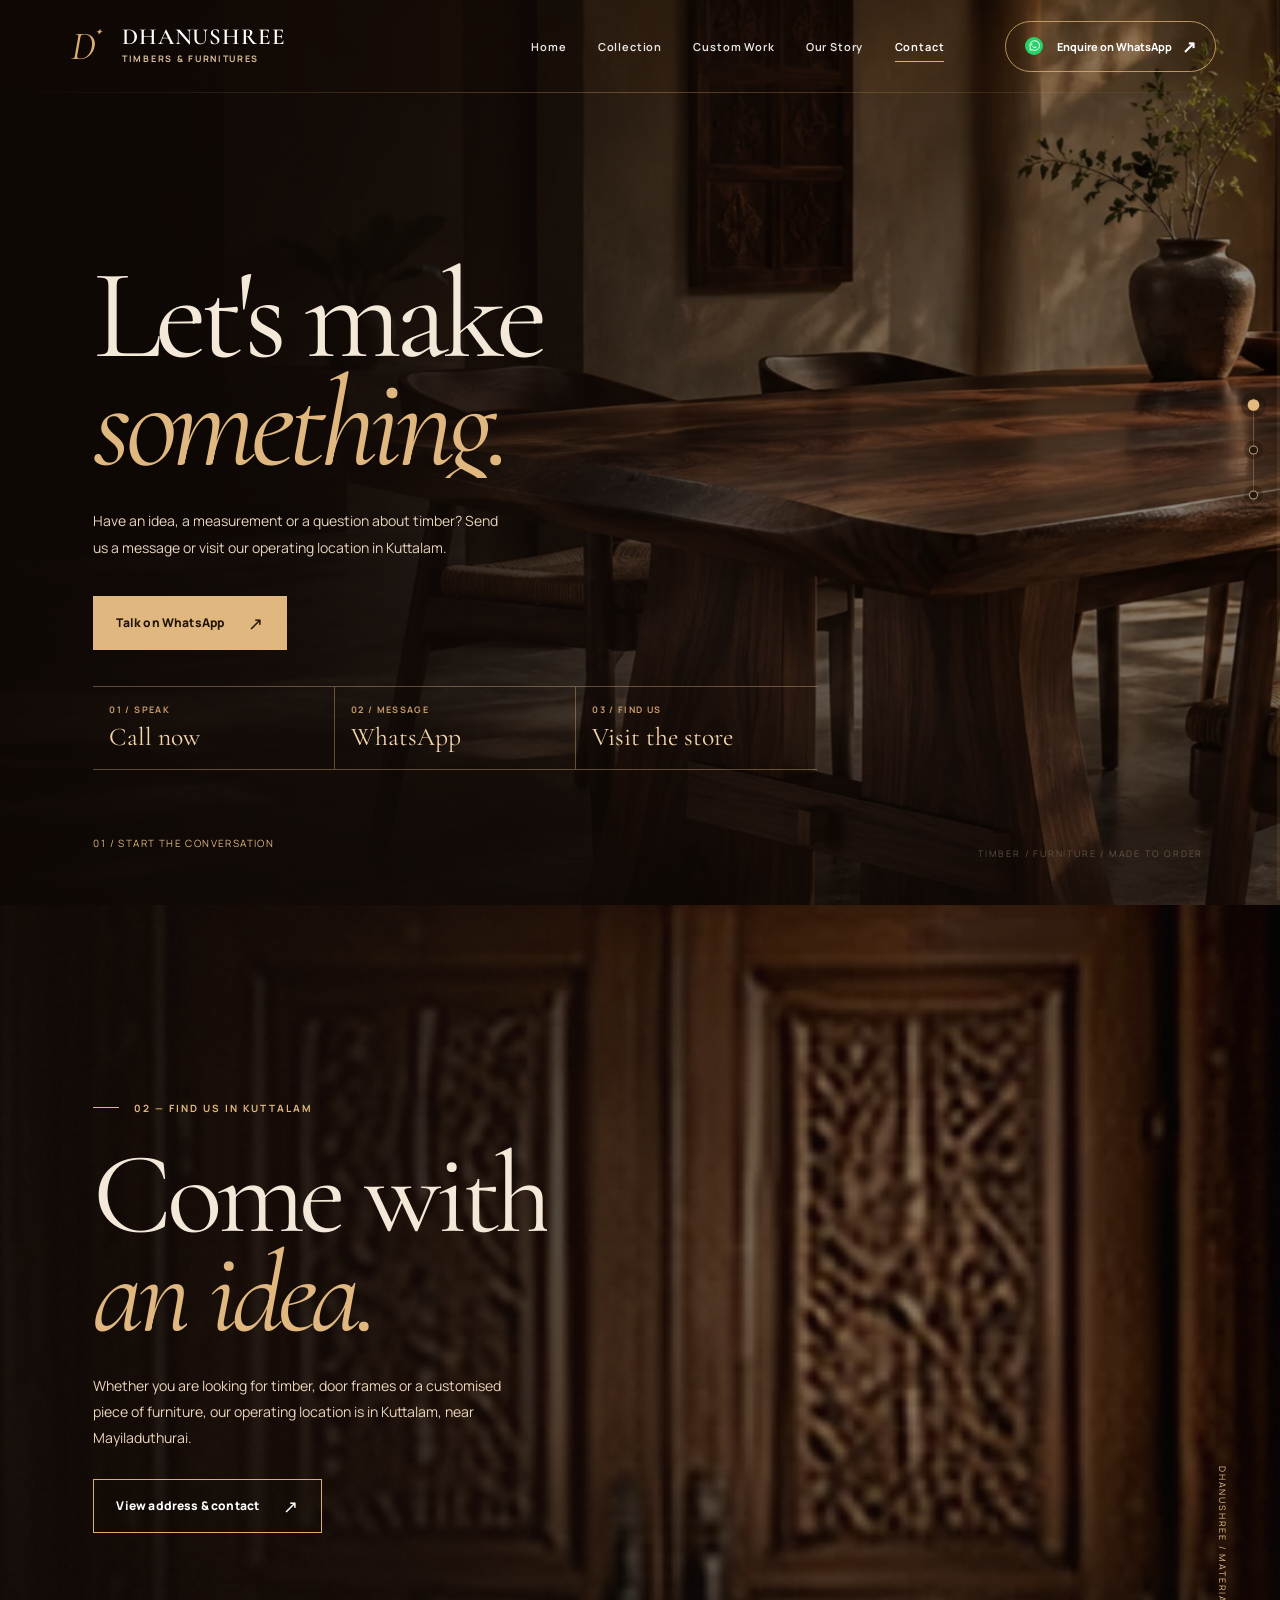
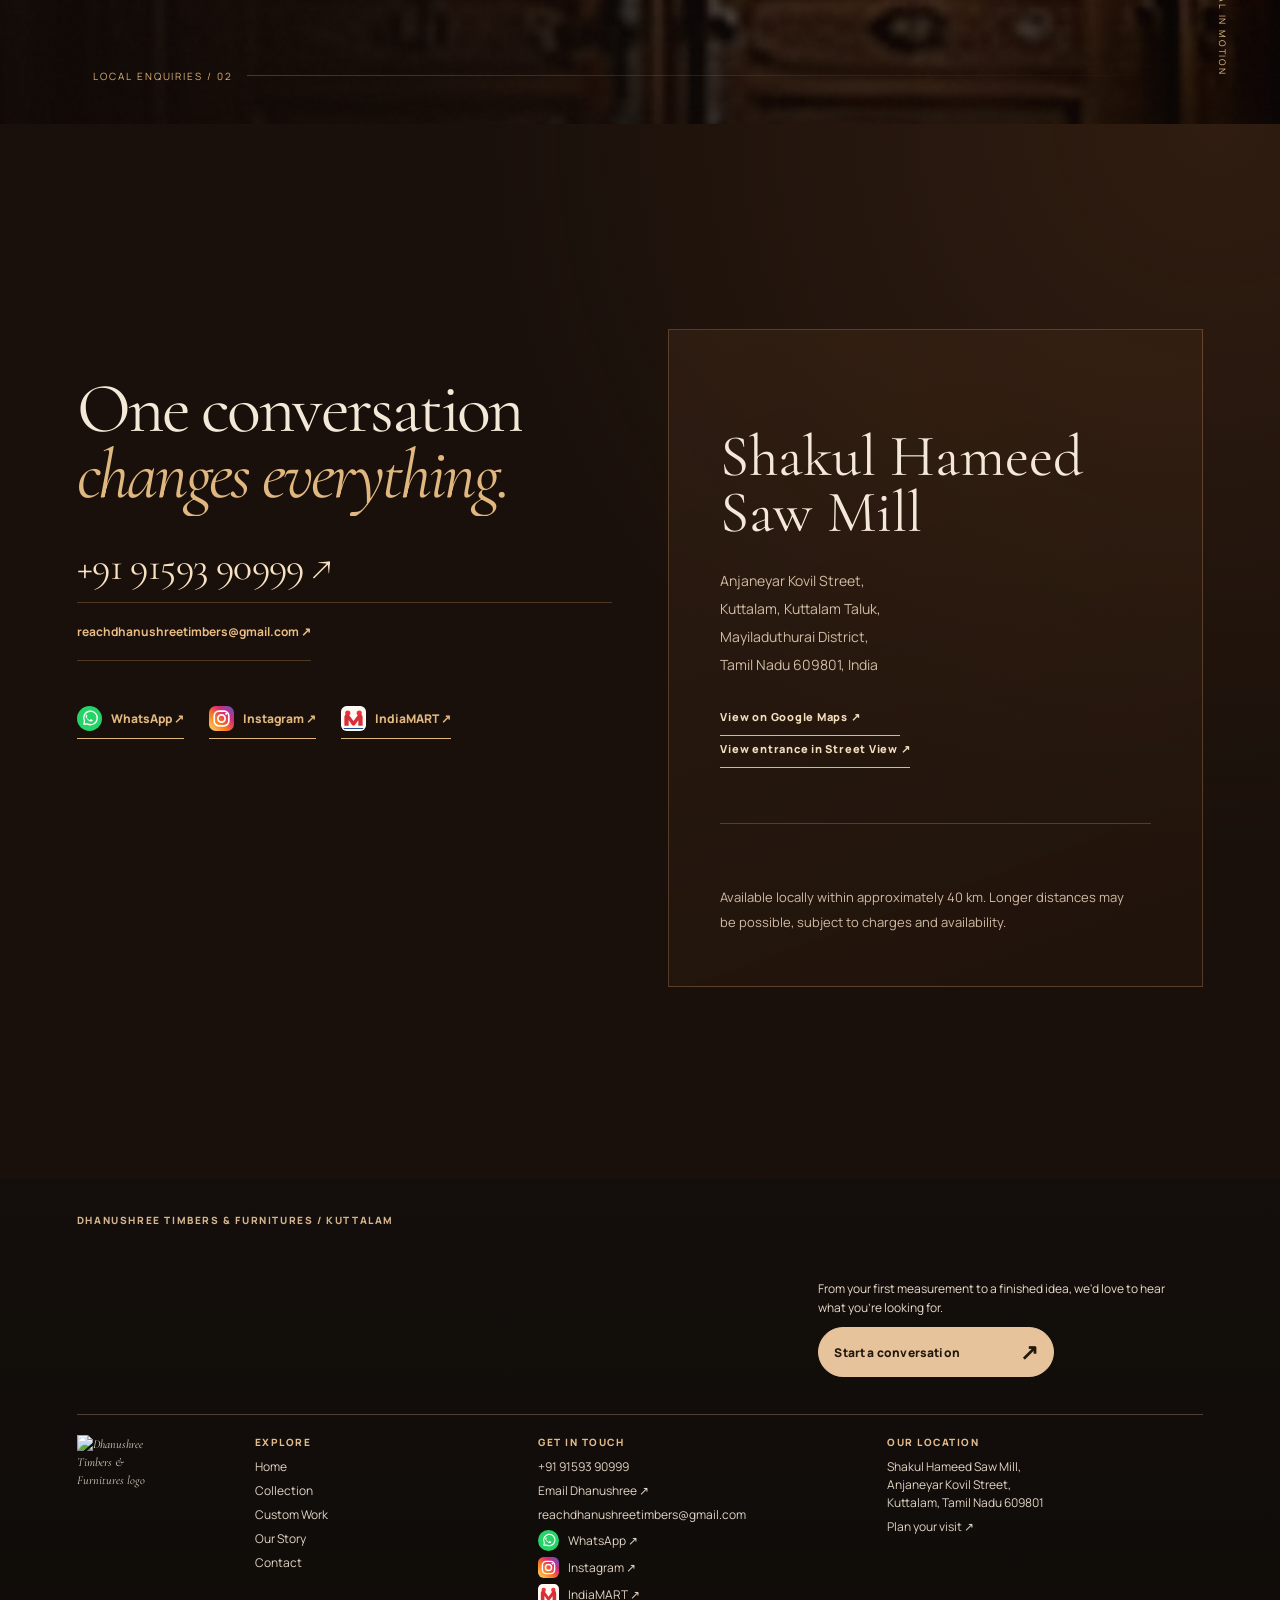
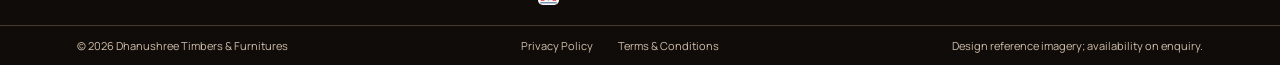
==== contact.html @ 52b24618 "Configure dhanushreetimbers.com custom domain and canonical URLs" ====
<!DOCTYPE html>
<html lang="en-IN"><head><meta charset="utf-8"/><meta content="width=device-width,initial-scale=1" name="viewport"/><meta content="#1b120e" name="theme-color"/><meta content="Contact Dhanushree Timbers in Kuttalam, Mayiladuthurai for furniture, timber, doors, pallets and custom woodwork. Call +91 91593 90999." name="description"/><title>Contact Dhanushree Timbers | Visit Our Store in Kuttalam</title><link href="assets/favicon.svg" rel="icon" type="image/svg+xml"/><link as="image" href="assets/hero-room.webp" rel="preload"/><link href="https://fonts.googleapis.com" rel="preconnect"/><link crossorigin="" href="https://fonts.gstatic.com" rel="preconnect"/><link href="https://fonts.googleapis.com/css2?family=Cormorant+Garamond:ital,wght@0,400;0,500;0,600;1,400;1,500&amp;family=Manrope:wght@400;500;600;700;800&amp;display=swap" rel="stylesheet"/><meta content="website" property="og:type"/><meta content="Contact Dhanushree Timbers | Visit Our Store in Kuttalam" property="og:title"/><meta content="Contact Dhanushree Timbers in Kuttalam, Mayiladuthurai for furniture, timber, doors, pallets and custom woodwork. Call +91 91593 90999." property="og:description"/><meta content="https://dhanushreetimbers.com/assets/hero-room.webp" property="og:image"/><link href="https://dhanushreetimbers.com/contact.html" rel="canonical"/><link href="assets/site.css" rel="stylesheet"/><script type="application/ld+json">{"@context": "https://schema.org", "@type": "FurnitureStore", "name": "Dhanushree Timbers & Furnitures", "url": "https://dhanushreetimbers.com/", "telephone": "+91 91593 90999", "email": "reachdhanushreetimbers@gmail.com", "address": {"@type": "PostalAddress", "streetAddress": "Shakul Hameed Saw Mill, Anjaneyar Kovil Street", "addressLocality": "Kuttalam", "addressRegion": "Tamil Nadu", "postalCode": "609801", "addressCountry": "IN"}}</script><link href="assets/figma-motion.css" rel="stylesheet"/><link href="assets/cinematic-site.css" rel="stylesheet"/><link href="assets/motion-studio.css" rel="stylesheet"/><link rel="stylesheet" href="assets/social-links.css"></head><body class="page-inner" data-page="contact.html"><a class="skip-link" href="#main">Skip to content</a><div aria-hidden="true" class="scroll-track"><div class="scroll-bar"></div></div>
<header class="site-header" data-header=""><div class="header-shell"><a aria-label="Dhanushree Timbers home" class="brand" href="index.html"><span class="brand-icon"><img alt="" height="46" onerror="this.style.display='none'" src="https://raw.githubusercontent.com/danydrag00-lang/dhanusree-timbers/main/assets/dhanushree-icon.webp" width="46"/><span aria-hidden="true" class="brand-fallback">D<span class="brand-leaf">✦</span></span></span><span class="brand-words">DHANUSHREE<span>TIMBERS &amp; FURNITURES</span></span></a><nav aria-label="Main navigation" class="desktop-nav"><a href="index.html">Home</a><a href="store.html">Collection</a><a href="custom-work.html">Custom Work</a><a href="our-story.html">Our Story</a><a aria-current="page" href="contact.html">Contact</a></nav><a class="top-enquire" href="https://wa.me/919159390999?text=Hello%20Dhanushree%20Timbers%2C%20I%20would%20like%20to%20enquire%20about%20your%20products." rel="noopener noreferrer" target="_blank"><span class="pulse-dot"></span> <img class="platform-icon platform-icon--whatsapp" src="assets/whatsapp-icon.svg" alt="" aria-hidden="true" width="22" height="22"> Enquire on WhatsApp <span class="diag">↗</span></a><button aria-controls="mobile-menu" aria-expanded="false" aria-label="Open menu" class="menu-toggle" type="button"><i></i><i></i></button></div></header>
<nav aria-label="Mobile navigation" class="mobile-menu" id="mobile-menu"><div class="mobile-nav-links"><a href="index.html">Home</a><a href="store.html">Collection</a><a href="custom-work.html">Custom Work</a><a href="our-story.html">Our Story</a><a aria-current="page" href="contact.html">Contact</a></div><a class="mobile-contact" href="https://wa.me/919159390999?text=Hello%20Dhanushree%20Timbers%2C%20I%20would%20like%20to%20enquire%20about%20your%20products." rel="noopener noreferrer" target="_blank">Message on WhatsApp ↗</a><small>KUTTALAM · MAYILADUTHURAI · TAMIL NADU</small></nav><main id="main"><section class="contact-hero"><div class="contact-hero-left"><span class="eyebrow dark">LET'S BEGIN / DHANUSHREE TIMBERS</span><h1>Let's make<br/><em>something.</em></h1><p>Have an idea, a measurement or a question about timber? Send us a message or visit our operating location in Kuttalam.</p><a class="btn-dark" href="https://wa.me/919159390999?text=Hello%20Dhanushree%20Timbers%2C%20I%20would%20like%20to%20enquire%20about%20your%20products." rel="noopener noreferrer" target="_blank">Talk on WhatsApp <span>↗</span></a>
<div aria-label="Contact choices" class="ms-contact-routes">
<a href="tel:+919159390999"><small>01 / SPEAK</small><span>Call now</span><i aria-hidden="true">↗</i></a>
<a href="https://wa.me/919159390999?text=Hello%20Dhanushree%20Timbers%2C%20I%20would%20like%20to%20enquire%20about%20wooden%20furniture." rel="noopener noreferrer" target="_blank"><small>02 / MESSAGE</small><span>WhatsApp</span><i aria-hidden="true">↗</i></a>
<a href="#visit"><small>03 / FIND US</small><span>Visit the store</span><i aria-hidden="true">↗</i></a>
</div>
<div class="contact-hero-index">01 / START THE CONVERSATION</div></div><div class="contact-hero-right"><div class="contact-photo parallax-wrap"><img alt="Illustrative wooden dining furniture in a warm interior" class="parallax-img" src="assets/hero-room.webp"/></div><span class="contact-photo-note">TIMBER / FURNITURE / MADE TO ORDER</span></div></section>
<section aria-label="02 — FIND US IN KUTTALAM" class="cine-film cine-film--contact" data-cine-panel="">
<div class="cine-film-image"><img alt="Illustrative wooden architectural doorway" decoding="async" loading="lazy" src="https://images.pexels.com/photos/10099331/pexels-photo-10099331.jpeg?auto=compress&amp;cs=tinysrgb&amp;w=1600"/></div>
<span aria-hidden="true" class="cine-noise"></span><span aria-hidden="true" class="cine-film-shutter"></span>
<div class="cine-film-copy"><span class="cine-section-rule">02 — FIND US IN KUTTALAM</span>
<h2>Come with<br/><em>an idea.</em></h2><p>Whether you are looking for timber, door frames or a customised piece of furniture, our operating location is in Kuttalam, near Mayiladuthurai.</p>
<a class="btn-outline" href="#visit">View address &amp; contact <span aria-hidden="true">↗</span></a></div>
<span aria-hidden="true" class="cine-film-side">DHANUSHREE / MATERIAL IN MOTION</span>
<span aria-hidden="true" class="cine-film-floor">LOCAL ENQUIRIES / 02</span>
</section>
<section class="contact-details section-pad" id="visit"><div class="section-topline"><span>WAYS TO CONNECT</span><span>KUTTALAM, TAMIL NADU</span></div><div class="contact-columns"><div class="contact-info" data-reveal=""><span class="eyebrow dark">01 / SPEAK TO US</span><h2>One conversation<br/><em>changes everything.</em></h2><a class="huge-contact" href="tel:+919159390999">+91 91593 90999 ↗</a><a class="contact-email" href="mailto:reachdhanushreetimbers@gmail.com">reachdhanushreetimbers@gmail.com ↗</a><div class="contact-links"><a class="platform-link" href="https://wa.me/919159390999?text=Hello%20Dhanushree%20Timbers%2C%20I%20would%20like%20to%20enquire%20about%20your%20products." rel="noopener noreferrer" target="_blank"><img class="platform-icon platform-icon--whatsapp" src="assets/whatsapp-icon.svg" alt="" aria-hidden="true" width="22" height="22">WhatsApp ↗</a><a class="platform-link" href="https://instagram.com/dhanushree_timbers" rel="noopener noreferrer" target="_blank"><img class="platform-icon platform-icon--instagram" src="assets/instagram-icon.svg" alt="" aria-hidden="true" width="22" height="22">Instagram ↗</a><a class="platform-link" href="https://www.indiamart.com/dhanusree-timbers/" rel="noopener noreferrer" target="_blank"><img class="platform-icon platform-icon--indiamart" src="assets/indiamart-icon.svg" alt="" aria-hidden="true" width="22" height="22">IndiaMART ↗</a></div></div><div class="contact-address" data-reveal=""><span class="eyebrow dark">02 / VISIT OUR OPERATING LOCATION</span><h3>Shakul Hameed<br/>Saw Mill</h3><p>Anjaneyar Kovil Street,<br/>Kuttalam, Kuttalam Taluk,<br/>Mayiladuthurai District,<br/>Tamil Nadu 609801, India</p><a class="under-link" href="https://www.google.com/maps/search/?api=1&amp;query=Anjaneyar%20Kovil%20Street%2C%20Kuttalam%2C%20Kuttalam%20Taluk%2C%20Mayiladuthurai%20District%2C%20Tamil%20Nadu%20609801%2C%20India" rel="noopener noreferrer" target="_blank">View on Google Maps ↗</a><br><a class="under-link" href="https://www.google.com/maps/@11.0784645,79.5608324,33a,75y,257.86h,95.4t/data=!3m7!1e1!3m5!1sI2H_7K1X4tXoTIHZI_X9XQ!2e0!6shttps:%2F%2Fstreetviewpixels-pa.clients6.google.com%2Fv1%2Fthumbnail%3Fcb_client%3Dmaps_sv.tactile%26w%3D900%26h%3D600%26pitch%3D-5.401771947566544%26panoid%3DI2H_7K1X4tXoTIHZI_X9XQ%26yaw%3D257.85919086944506!7i13312!8i6656?entry=ttu" rel="noopener noreferrer" target="_blank">View entrance in Street View ↗</a><div class="delivery-note"><span class="eyebrow dark">DELIVERY</span><p>Available locally within approximately 40 km. Longer distances may be possible, subject to charges and availability.</p></div></div></div></section></main><footer class="footer"><div class="footer-grain"></div><div class="footer-main"><p class="eyebrow">Dhanushree Timbers &amp; Furnitures <span> / </span> Kuttalam</p><div class="footer-flex"><h2>Tell us what<br/><em>you imagine.</em></h2><div class="footer-side"><p>From your first measurement to a finished idea, we'd love to hear what you're looking for.</p><a class="round-cta" href="https://wa.me/919159390999?text=Hello%20Dhanushree%20Timbers%2C%20I%20would%20like%20to%20enquire%20about%20your%20products." rel="noopener noreferrer" target="_blank">Start a conversation <span>↗</span></a></div></div><div class="footer-columns"><div class="footer-brand"><a class="footer-logo" href="index.html" aria-label="Dhanushree Timbers &amp; Furnitures home"><img src="https://raw.githubusercontent.com/danydrag00-lang/dhanusree-timbers/main/assets/dhanushree-icon.webp" alt="Dhanushree Timbers &amp; Furnitures logo" width="76" height="76" loading="lazy"></a></div><div><span class="mini-head">Explore</span><a href="index.html">Home</a><a href="store.html">Collection</a><a href="custom-work.html">Custom Work</a><a href="our-story.html">Our Story</a><a href="contact.html">Contact</a></div><div><span class="mini-head">Get in touch</span><a href="tel:+919159390999">+91 91593 90999</a><a href="https://mail.google.com/mail/?view=cm&amp;fs=1&amp;to=reachdhanushreetimbers%40gmail.com" target="_blank" rel="noopener noreferrer">Email Dhanushree ↗</a><a href="mailto:reachdhanushreetimbers@gmail.com" class="footer-email-address">reachdhanushreetimbers@gmail.com</a><a class="platform-link" href="https://wa.me/919159390999" target="_blank" rel="noopener noreferrer"><img class="platform-icon platform-icon--whatsapp" src="assets/whatsapp-icon.svg" alt="" aria-hidden="true" width="22" height="22">WhatsApp ↗</a><a class="platform-link" href="https://instagram.com/dhanushree_timbers" rel="noopener noreferrer" target="_blank"><img class="platform-icon platform-icon--instagram" src="assets/instagram-icon.svg" alt="" aria-hidden="true" width="22" height="22">Instagram ↗</a><a class="platform-link" href="https://www.indiamart.com/dhanusree-timbers/" rel="noopener noreferrer" target="_blank"><img class="platform-icon platform-icon--indiamart" src="assets/indiamart-icon.svg" alt="" aria-hidden="true" width="22" height="22">IndiaMART ↗</a></div><div><span class="mini-head">Our location</span><p>Shakul Hameed Saw Mill,<br/>Anjaneyar Kovil Street,<br/>Kuttalam, Tamil Nadu 609801</p><a href="contact.html#visit">Plan your visit ↗</a></div></div></div><div class="footer-bottom"><span>© <span data-year="">2026</span> Dhanushree Timbers &amp; Furnitures</span><div><a href="privacy-policy.html">Privacy Policy</a><a href="terms-and-conditions.html">Terms &amp; Conditions</a></div><span>Design reference imagery; availability on enquiry.</span></div></footer><script defer="" src="assets/site.js"></script><script defer="" src="assets/figma-motion.js"></script><script defer="" src="assets/cinematic-site.js"></script><script defer="" src="assets/motion-studio.js"></script><script type="module" src="assets/framer-motion.js"></script></body></html>
---- assets/site.css ----
/* Dhanushree Atelier / Issue 02 — Wood, light, movement. Independent bespoke visual system. */
:root{--ink:#1d1712;--night:#1b110c;--deep:#251b14;--warm:#eddbc1;--gold:#dcae73;--brass:#a97845;--cream:#f4efe7;--paper:#f9f6f0;--muted:#7b7166;--line:#d7cabb;--serif:'Cormorant Garamond','Iowan Old Style',Georgia,serif;--sans:'Manrope','Avenir Next',Arial,sans-serif;--ease:cubic-bezier(.22,1,.36,1)}
*,*::before,*::after{box-sizing:border-box}html{scroll-behavior:smooth;scroll-padding-top:85px}body{margin:0;background:var(--paper);color:var(--ink);font-family:var(--sans);-webkit-font-smoothing:antialiased}img{display:block;max-width:100%}a{color:inherit;text-decoration:none}button,input,select,textarea{font:inherit}button{cursor:pointer}button:disabled{cursor:not-allowed}h1,h2,h3,h4,p,figure{margin:0}h1,h2,h3{font-weight:400}h1,h2,h3,em{font-family:var(--serif)}em{font-weight:400}button:focus-visible,a:focus-visible,input:focus-visible,select:focus-visible,textarea:focus-visible{outline:2px solid var(--gold);outline-offset:4px}::selection{color:#1c1410;background:#d9b17b}.skip-link{position:fixed;top:-120px;left:18px;z-index:500;padding:15px 22px;background:white;color:black}.skip-link:focus{top:12px}.scroll-track{position:fixed;top:0;left:0;right:0;height:2px;z-index:300;background:transparent;pointer-events:none}.scroll-bar{height:100%;width:100%;background:var(--gold);transform-origin:left;transform:scaleX(0)}
/* Header: transparent over a cinematic photograph; warm and anchored on scroll. */
.site-header{position:fixed;top:0;left:0;right:0;z-index:160;color:#fff;transition:background .45s ease,box-shadow .45s ease,transform .3s ease}.site-header.is-scrolled,.site-header.menu-is-open{background:rgba(27,17,12,.96);box-shadow:0 1px 0 rgba(236,213,180,.13)}.header-shell{height:92px;margin:auto;padding:0 clamp(22px,5vw,86px);display:flex;align-items:center;gap:35px;max-width:1840px}.brand{display:flex;align-items:center;gap:12px;white-space:nowrap;flex-shrink:0;min-width:230px}.brand-icon{width:46px;height:46px;position:relative;display:grid;place-items:center}.brand-icon img{position:absolute;inset:0;width:100%;height:100%;object-fit:contain;border-radius:4px}.brand-fallback{font-family:var(--serif);font-size:40px;line-height:1;color:var(--gold);font-style:italic}.brand-leaf{font-family:var(--sans);font-size:9px;position:relative;top:-24px;left:0}.brand-words{font-family:var(--serif);font-size:23px;line-height:1;letter-spacing:.038em;font-weight:600}.brand-words>span{display:block;font:700 9px/1.4 var(--sans);letter-spacing:.19em;color:#dbbe9b;margin-top:4px}.desktop-nav{display:flex;align-items:center;gap:clamp(20px,2.45vw,47px);margin-left:auto}.desktop-nav a{font-size:11px;font-weight:650;white-space:nowrap;letter-spacing:.075em;position:relative;padding:14px 0;color:rgba(255,255,255,.89)}.desktop-nav a::after{content:'';position:absolute;bottom:6px;left:0;width:100%;height:1px;background:var(--gold);transform:scaleX(0);transform-origin:left;transition:transform .35s var(--ease)}.desktop-nav a:hover::after,.desktop-nav a[aria-current=page]::after{transform:scaleX(1)}.desktop-nav a:hover,.desktop-nav a[aria-current=page]{color:#fff}.top-enquire{border:1px solid rgba(220,174,115,.8);padding:13px 19px;border-radius:100px;font-size:11px;font-weight:750;white-space:nowrap;display:flex;align-items:center;gap:10px;transition:background .25s,color .25s;min-height:46px;margin-left:clamp(10px,2vw,34px)}.top-enquire:hover{background:var(--gold);color:#1d130b}.pulse-dot{width:6px;height:6px;border-radius:50%;background:var(--gold);box-shadow:0 0 0 4px rgba(220,174,115,.12);animation:pulse 2.4s infinite}.top-enquire:hover .pulse-dot{background:var(--ink)}.diag{font-size:17px}.menu-toggle{display:none;margin-left:auto;width:46px;height:46px;border:1px solid rgba(255,255,255,.3);border-radius:100px;background:transparent;padding:0;align-items:center;justify-content:center;flex-direction:column;gap:6px}.menu-toggle i{display:block;width:21px;height:1px;background:currentColor;transition:transform .25s}.menu-toggle[aria-expanded=true] i:first-child{transform:translateY(3.5px) rotate(45deg)}.menu-toggle[aria-expanded=true] i:last-child{transform:translateY(-3.5px) rotate(-45deg)}.mobile-menu{position:fixed;inset:0;z-index:150;background:#1c130e;color:var(--cream);padding:130px 30px 40px;display:flex;flex-direction:column;justify-content:center;pointer-events:none;opacity:0;transform:translateY(-25px);transition:opacity .38s,transform .38s var(--ease)}.mobile-menu.is-open{opacity:1;transform:translateY(0);pointer-events:auto}.mobile-nav-links{display:flex;flex-direction:column;border-top:1px solid #594b3b}.mobile-nav-links a{border-bottom:1px solid #594b3b;padding:13px 0;font:400 clamp(40px,8vw,70px)/1.1 var(--serif)}.mobile-nav-links a[aria-current=page]{color:var(--gold)}.mobile-contact{margin-top:28px;display:inline-flex;align-self:flex-start;color:var(--gold);border-bottom:1px solid var(--gold);padding-bottom:9px}.mobile-menu small{margin-top:auto;color:#ac9b87;font-size:9px;letter-spacing:.14em}
/* Primary cinematic scene — real time image scaling, slide blending and interactive light. */
.cinema-hero{height:min(900px,100svh);min-height:660px;position:relative;color:#fff;overflow:hidden;background:#2c1c12;isolation:isolate}.hero-scenes,.hero-scene,.hero-vignette,.hero-spotlight,.hero-grain{position:absolute;inset:0}.hero-scenes{z-index:-5}.hero-scene{background-position:center 51%;background-size:cover;opacity:0;filter:saturate(.87);transform:scale(1.08);transition:opacity 1.15s ease,transform 8s linear}.hero-scene.is-current{opacity:1;transform:scale(1.015)}.hero-vignette{z-index:-4;background:linear-gradient(90deg,rgba(14,9,6,.86) 0%,rgba(19,11,6,.72) 23%,rgba(18,11,6,.34) 55%,rgba(10,7,5,.08) 85%),linear-gradient(0deg,rgba(13,9,6,.8) 0%,transparent 23%,transparent 70%,rgba(10,7,5,.45) 100%)}.hero-spotlight{z-index:-3;opacity:.5;pointer-events:none;background:radial-gradient(650px circle at var(--mx,67%) var(--my,52%),transparent 1%,rgba(237,183,96,.05) 32%,transparent 80%)}.hero-grain{z-index:-2;pointer-events:none;opacity:.19;background-image:url("data:image/svg+xml,%3Csvg viewBox='0 0 160 160' xmlns='http://www.w3.org/2000/svg'%3E%3Cfilter id='n'%3E%3CfeTurbulence type='fractalNoise' baseFrequency='.9' numOctaves='3' stitchTiles='stitch'/%3E%3C/filter%3E%3Crect width='100%25' height='100%25' filter='url(%23n)' opacity='.16'/%3E%3C/svg%3E");mix-blend-mode:screen}.cinema-content{position:absolute;top:49%;left:clamp(25px,7.3vw,125px);transform:translateY(-43%);width:min(850px,79%);z-index:3}.hero-overline{font-size:10px;font-weight:750;letter-spacing:.2em;color:#e6c69b;display:flex;align-items:center;gap:14px;opacity:0;animation:riseIn .8s .12s var(--ease) forwards}.hero-overline .rule{width:38px;height:1px;background:var(--gold);display:inline-block}.hero-heading{font:400 clamp(70px,7.2vw,123px)/.89 var(--serif);letter-spacing:-.045em;margin:28px 0 26px;text-wrap:balance}.hero-heading .word-line{display:block;opacity:0;transform:translateY(60px);clip-path:inset(0 0 100% 0);animation:heroTextReveal 1.2s .25s var(--ease) forwards}.hero-heading .word-line:nth-child(2){animation-delay:.5s}.hero-heading i{color:var(--gold);font-weight:400}.hero-description{max-width:470px;font:400 clamp(13px,1.12vw,16px)/1.9 var(--sans);color:#eee3d6;opacity:0;animation:riseIn .75s .85s var(--ease) forwards}.hero-buttons{display:flex;align-items:center;gap:16px;flex-wrap:wrap;margin-top:36px;opacity:0;animation:riseIn .85s 1.02s var(--ease) forwards}.btn-gold,.btn-outline,.btn-dark,.round-cta{display:inline-flex;justify-content:space-between;align-items:center;gap:24px;min-height:52px;padding:14px 22px;border:1px solid var(--gold);font-size:12px;font-weight:800;letter-spacing:.015em;transition:background .3s ease,color .3s ease,border-color .3s ease,transform .26s var(--ease)}.btn-gold{color:#23150b;background:var(--gold)}.btn-gold:hover{background:#f2c68a;border-color:#f2c68a}.btn-outline{color:white;background:rgba(15,11,7,.12)}.btn-outline:hover{background:var(--gold);color:#20150e}.btn-dark{background:#2b1a10;color:#fff;border-color:#2b1a10}.btn-dark:hover{background:#765034;border-color:#765034}.btn-gold span,.btn-outline span,.btn-dark span{font-size:18px;font-weight:400}.hero-proof{display:flex;align-items:center;gap:18px;margin-top:54px;opacity:0;animation:riseIn .8s 1.25s var(--ease) forwards}.proof-line{width:1px;height:35px;background:var(--gold)}.hero-proof b{display:block;font-size:9px;letter-spacing:.15em;color:#dec5a3}.hero-proof small{display:block;margin-top:5px;color:#c4b5a6;font-size:10px;letter-spacing:.06em}.hero-right-notes{position:absolute;right:5.2vw;top:25%;display:flex;flex-direction:column;align-items:flex-end;gap:9px;color:rgba(255,255,255,.75);font-size:9px;letter-spacing:.21em}.hero-right-notes span:last-child{color:var(--gold)}.hero-bottom{position:absolute;bottom:33px;left:clamp(25px,7.3vw,125px);right:clamp(25px,7vw,125px);display:flex;align-items:center;gap:30px;z-index:5}.hero-slide-controls{display:flex;align-items:center;gap:15px}.hero-slide-controls button,.collection-arrows button{color:#fff;border:1px solid rgba(255,255,255,.47);background:rgba(26,16,10,.22);border-radius:50%;width:42px;height:42px;display:grid;place-items:center;transition:background .25s,border-color .25s,transform .25s}.hero-slide-controls button:hover{background:var(--gold);color:#24140b;border-color:var(--gold);transform:scale(1.07)}.hero-slide-controls [data-hero-pause]{font-size:11px;width:35px;height:35px}.hero-slide-count{display:flex;align-items:center;gap:10px;font-size:11px;letter-spacing:.06em}.hero-slide-count span:first-child{color:var(--gold)}.hero-slides-progress{height:1px;background:rgba(255,255,255,.3);width:80px;position:relative}.hero-slides-progress i{background:var(--gold);height:2px;position:absolute;top:-.5px;left:0;transform-origin:left;width:100%;transform:scaleX(0)}.hero-slide-title{font-family:var(--serif);font-style:italic;font-size:19px;color:#e5ceaf}.scroll-invite{margin-left:auto;display:flex;align-items:center;gap:18px;font-size:9px;letter-spacing:.17em;font-weight:750}.scroll-mouse{width:24px;height:38px;border:1px solid #e0c59e;border-radius:20px;display:grid;justify-items:center;padding-top:7px}.scroll-mouse i{height:9px;width:2px;border-radius:3px;background:var(--gold);animation:mouseScroll 1.7s infinite}.hero-edge-label{position:absolute;right:19px;bottom:23%;writing-mode:vertical-rl;font-size:9px;letter-spacing:.12em;color:#dbc9b3}
.value-ribbon{background:#291a12;color:#f3dfc5;border-top:1px solid rgba(230,189,124,.28);border-bottom:1px solid rgba(230,189,124,.28)}.value-inner{max-width:1600px;margin:auto;min-height:102px;display:grid;grid-template-columns:repeat(4,1fr);align-items:center}.value-inner span{text-align:center;padding:12px 20px;font-size:10px;font-weight:750;letter-spacing:.13em;text-transform:uppercase;border-right:1px solid rgba(218,183,138,.18);white-space:nowrap}.value-inner span:last-child{border:0}.value-inner i{font-style:normal;font-size:20px;font-weight:400;margin-right:16px;vertical-align:middle;color:var(--gold)}
/* Shared editorial primitives */
.section-pad{padding:clamp(80px,8vw,135px) clamp(24px,6vw,105px)}.section-topline{display:flex;justify-content:space-between;gap:24px;border-top:1px solid var(--line);padding-top:17px;color:#8c7966;font-size:9px;font-weight:800;letter-spacing:.18em}.eyebrow{display:inline-block;font-size:9px;font-family:var(--sans);font-weight:800;letter-spacing:.2em;text-transform:uppercase;color:var(--gold)}.eyebrow.dark{color:#9a7552}section h2{font:400 clamp(52px,6.2vw,100px)/.93 var(--serif);letter-spacing:-.037em}section h2 em{font-weight:400;color:#a67950}.under-link{display:inline-flex;justify-content:space-between;gap:20px;min-width:180px;border-bottom:1px solid var(--brass);padding-bottom:11px;font-size:11px;font-weight:800;letter-spacing:.07em;transition:color .2s}.under-link:hover{color:var(--brass)}.under-link.light{border-color:var(--gold);color:#ecd8b6}.under-link.light:hover{color:#fff}.under-link span{font-size:18px}.photo-frame{position:relative;overflow:hidden;background:#d1bea8}.photo-frame img{width:100%;height:100%;object-fit:cover;transition:transform 1.2s var(--ease),filter .6s ease}.photo-frame:hover img{transform:scale(1.065)}.parallax-wrap{overflow:hidden}.parallax-img{display:block;width:100%;height:112%!important;object-fit:cover;transform:translate3d(0,var(--py,-5%),0) scale(1.04);will-change:transform}[data-reveal]{opacity:1;transform:none;transition:opacity .85s var(--ease),transform .95s var(--ease)}.js-motion [data-reveal]{opacity:0;transform:translate3d(0,45px,0)}[data-reveal].is-visible{opacity:1;transform:translate3d(0,0,0)}
/* Collection, a sideways editorial conveyor rather than six identical cards */
.collection-section{background:var(--paper);overflow:hidden}.collection-heading{display:grid;grid-template-columns:1.5fr .5fr;gap:40px;margin:55px 0 55px;align-items:end}.collection-heading h2{margin-top:17px}.collection-heading>div:last-child{max-width:355px;padding-bottom:14px}.collection-heading p:not(.eyebrow){font-size:13px;line-height:2;color:#685e54;margin-bottom:24px}.collection-viewport{margin-right:calc(-1 * clamp(24px,6vw,105px));overflow:hidden}.collection-track{display:flex;overflow-x:auto;scroll-behavior:smooth;scroll-snap-type:x mandatory;gap:20px;padding:0 clamp(24px,6vw,105px) 20px 0;scrollbar-width:none}.collection-track::-webkit-scrollbar{display:none}.collection-tile{flex:0 0 clamp(280px,28vw,450px);scroll-snap-align:start;display:block}.tile-img{aspect-ratio:.87;overflow:hidden;position:relative}.tile-img::after{content:'';position:absolute;inset:0;background:linear-gradient(0deg,rgba(21,13,8,.15),transparent 40%);pointer-events:none}.tile-round-arrow{position:absolute;right:19px;bottom:19px;width:45px;height:45px;display:grid;place-items:center;border-radius:50%;background:var(--cream);font-size:19px;transform:rotate(-45deg);transition:transform .3s;background-clip:padding-box}.collection-tile:hover .tile-round-arrow{transform:rotate(0deg);background:var(--gold)}.tile-meta{padding:15px 2px 8px}.tile-meta>span{font-size:9px;letter-spacing:.18em;color:#968069;font-weight:800;text-transform:uppercase}.tile-meta h3{font:400 clamp(29px,3vw,46px)/1.08 var(--serif);margin-top:7px;letter-spacing:-.02em}.collection-bottom{margin-top:24px;display:flex;align-items:center;justify-content:space-between;gap:25px}.collection-bottom p{font-size:11px;line-height:1.6;color:#897b6f}.collection-arrows{display:flex;gap:8px}.collection-arrows button{color:var(--ink);border-color:#cbbba7;background:transparent}.collection-arrows button:hover{background:#291d15;color:white}
/* Wood material diptych with overlapping ink composition */
.craft-section{min-height:700px;display:grid;grid-template-columns:52% 48%;background:#21150f;color:#f6eee5}.craft-visual{height:100%;min-height:700px;position:relative;background:#654027}.craft-visual>img{filter:saturate(.85) contrast(1.08)}.craft-image-stamp{position:absolute;bottom:30px;left:35px;color:#fff;padding:9px 14px;background:#2118109c;font-size:10px;letter-spacing:.16em}.craft-image-stamp i{color:var(--gold);font-style:normal}.craft-copy{position:relative;padding:clamp(80px,8vw,140px) clamp(30px,7vw,125px);display:flex;flex-direction:column;align-items:flex-start;justify-content:center;overflow:hidden}.craft-copy h2{font-size:clamp(62px,7.3vw,122px);margin:40px 0 27px;color:#f6eee5}.craft-copy h2 em{color:#c79b68}.craft-copy p{font-size:13px;line-height:2;max-width:390px;color:#cdbdaf;margin-bottom:37px}.grain-graphic{width:360px;position:absolute;bottom:-5px;right:-30px;color:#b8956b;opacity:.16;pointer-events:none}.grain-graphic svg{width:100%}
/* Process as aligned architectural steps */
.process-section{background:#eee6d9}.process-head{margin:60px 0 45px}.process-head h2{margin-top:14px}.process-grid{display:grid;grid-template-columns:repeat(3,1fr);border-top:1px solid #c9baa7}.process-step{padding:30px 38px 45px 0;min-height:260px;border-right:1px solid #c9baa7;margin-right:30px}.process-step:last-child{border:0}.process-step b{font-family:var(--serif);font-size:35px;color:#b88e62;font-weight:400}.process-step h3{font-size:41px;margin-top:16px}.process-step p{max-width:270px;color:#716559;line-height:1.85;font-size:13px;margin-top:12px}.process-action{display:flex;justify-content:flex-end;margin-top:22px}
.end-feature{height:min(740px,85vh);min-height:540px;position:relative;color:#fff;overflow:hidden;background:#37281e}.end-image{position:absolute;inset:0}.end-image>img{filter:brightness(.58) saturate(.83);width:100%;height:110%;object-fit:cover}.end-feature::after{content:'';position:absolute;inset:0;background:linear-gradient(90deg,rgba(18,13,10,.84),transparent 85%);pointer-events:none}.end-content{position:absolute;z-index:2;top:50%;left:clamp(30px,9vw,140px);max-width:650px;transform:translateY(-50%)}.end-content h2{font-size:clamp(67px,7.7vw,128px);margin:25px 0}.end-content h2 em{color:var(--gold)}.end-content p{font-size:13px;line-height:1.85;max-width:360px;color:#e5d4c4;margin-bottom:30px}
/* Page-specific heroes — each has different rhythm and photographic position */
.inside-hero{height:clamp(550px,78vh,810px);min-height:550px;position:relative;overflow:hidden;color:#fff;background:#311e14}.inside-photo,.inside-shade{position:absolute;inset:0}.inside-photo{background-size:cover;background-position:center;animation:insideFloat 20s ease-in-out infinite alternate}.inside-shade{background:linear-gradient(90deg,rgba(15,9,6,.85),rgba(19,11,8,.45) 55%,rgba(13,9,8,.13)),linear-gradient(0deg,rgba(15,9,6,.4),transparent 30%)}.inside-content{position:relative;top:52%;left:clamp(28px,8.2vw,130px);transform:translateY(-45%);max-width:750px;width:80%}.inside-content h1{font:400 clamp(90px,10vw,160px)/.83 var(--serif);letter-spacing:-.045em;margin:22px 0 25px;animation:riseIn 1.05s .1s var(--ease) both}.inside-content h1 em{color:var(--gold)}.inside-content>p{max-width:415px;color:#e8d7c3;font-size:14px;line-height:1.85;animation:riseIn 1.05s .25s var(--ease) both}.inside-content>.btn-outline{margin-top:28px}.inside-index{position:absolute;right:5vw;bottom:40px;color:#ead1ae;font-size:10px;letter-spacing:.17em}.store-hero .inside-photo{background-position:center 56%}.custom-hero .inside-photo{background-position:center}.about-hero .inside-photo{background-position:center 58%}.custom-hero .inside-content h1{max-width:850px}.about-hero .inside-content h1 em{color:#ecbe83}
/* Store: irregular-but-cohesive product editorial */
.store-section{background:var(--cream)}.store-heading{margin:45px 0 39px;display:flex;justify-content:space-between;align-items:end;gap:35px}.store-heading h2{font-size:clamp(53px,5.9vw,98px)}.store-heading>p{font-size:13px;line-height:1.9;max-width:380px;color:#786b60}.filters{display:flex;flex-wrap:wrap;gap:7px;border-top:1px solid #cebdaa;padding:22px 0 15px}.filters button{font-size:11px;font-weight:800;border:1px solid transparent;background:transparent;border-radius:100px;padding:11px 17px;color:#5b4b3d;transition:background .25s,color .25s,border-color .25s}.filters button:hover{border-color:#c4a686}.filters button[aria-pressed=true]{background:#2b1d13;color:white}.filter-status{font-size:10px;color:#958471;margin:9px 0 25px;letter-spacing:.08em}.product-grid{display:grid;grid-template-columns:repeat(3,minmax(0,1fr));gap:46px 24px}.product-card[hidden]{display:none!important}.product-card:nth-child(3n+2){transform:translateY(32px)}.product-photo{display:block;position:relative;overflow:hidden;aspect-ratio: .98;background:linear-gradient(160deg,#9f7756,#d1b38c)}.product-photo img{width:100%;height:100%;object-fit:cover;transition:transform .9s var(--ease),filter .4s ease}.product-photo:hover img{transform:scale(1.07)}.product-photo::after{content:'';position:absolute;inset:0;background:linear-gradient(0deg,rgba(0,0,0,.17),transparent 55%)}.product-bubble{position:absolute;bottom:18px;right:18px;z-index:2;width:43px;height:43px;border-radius:50%;background:#f7ede0;display:grid;place-items:center;font-size:19px;transition:transform .3s,background .3s}.product-photo:hover .product-bubble{transform:rotate(45deg);background:var(--gold)}.product-meta{padding:16px 3px 0;display:grid;grid-template-columns:1fr auto;align-items:end}.product-meta span{grid-column:1/-1;font-size:9px;letter-spacing:.16em;text-transform:uppercase;color:#a08060;font-weight:800}.product-meta h3{font-size:clamp(27px,2.7vw,42px);letter-spacing:-.02em;margin-top:5px}.product-meta>a{white-space:nowrap;font-size:10px;font-weight:800;border-bottom:1px solid var(--brass);padding-bottom:6px;margin-bottom:5px}.store-tail{padding:110px 6%;background:#21150f;color:#fff;text-align:center}.store-tail h2{margin:22px auto;font-size:clamp(65px,7vw,116px)}.store-tail h2 em{color:var(--gold)}.store-tail>p{max-width:470px;margin:0 auto 30px;font-size:13px;line-height:1.9;color:#d7c2ac}
/* Custom Work */
.bespoke-intro{background:var(--paper)}.bespoke-grid{display:grid;grid-template-columns:1.1fr .9fr;gap:70px;margin-top:55px;align-items:end}.bespoke-grid h2{margin-top:22px}.bespoke-grid>div:last-child{max-width:520px;margin-left:auto}.bespoke-grid>div:last-child p{font-size:14px;line-height:2;color:#6b5e53;margin-top:16px}.bespoke-gallery{display:grid;grid-template-columns:1.08fr .92fr;gap:10px;background:#f9f6f0;padding:0 10px}.bespoke-photo{height:660px;position:relative}.bespoke-photo:nth-child(2){height:560px;margin-top:100px}.bespoke-photo span{position:absolute;bottom:25px;left:28px;background:#21150fb8;padding:10px 13px;font-size:10px;letter-spacing:.16em;color:white}.enquiry-section{background:#efe7db}.enquiry-layout{display:grid;grid-template-columns:.85fr 1.15fr;gap:8%;padding-top:65px}.enquiry-layout h2{margin-top:23px}.enquiry-layout>div>p{font-size:13px;line-height:2;color:#79695a;margin:22px 0;max-width:380px}.form-marginal{display:block;color:#b19375;line-height:2.8;margin-top:85px;font-size:10px;letter-spacing:.14em}.atelier-form{background:#fbf8f2;padding:clamp(25px,4vw,60px);border:1px solid #e1d3c1;display:grid;gap:20px}.atelier-form label{display:flex;flex-direction:column;gap:9px;font-size:11px;font-weight:800;letter-spacing:.06em}.atelier-form input,.atelier-form select,.atelier-form textarea{border:0;border-bottom:1px solid #cdbdab;background:transparent;padding:13px 0;outline:none;border-radius:0;font-size:13px;color:#33261c;width:100%;resize:vertical}.atelier-form :is(input,select,textarea):focus{border-bottom-color:#865a2e}.form-row{display:grid;grid-template-columns:1fr 1fr;gap:18px}.form-submit{width:100%;margin-top:14px}.form-feedback{font-size:11px;color:#806e5e;line-height:1.5}
/* About */
.about-statement{background:var(--paper)}.about-editorial{display:grid;grid-template-columns:1fr 1fr;gap:8%;align-items:end;margin-top:70px}.about-editorial h2{margin-top:20px}.about-editorial>div:last-child{max-width:490px;margin-left:auto}.about-editorial>div:last-child p{font-size:14px;color:#6c5d50;line-height:2;margin-top:16px}.about-values{display:grid;grid-template-columns:55% 45%;min-height:820px;background:#261a13;color:#fff}.about-img{position:relative;min-height:700px}.about-img img{filter:saturate(.85)}.about-values-copy{padding:clamp(80px,7vw,120px) clamp(28px,6vw,90px)}.about-values-copy h2{font-size:clamp(66px,7vw,110px);margin:30px 0 50px}.about-values-copy h2 em{color:var(--gold)}.values-line{border-top:1px solid #67503e;padding:20px 0}.values-line>span{font-size:10px;color:#d4ac7c;letter-spacing:.15em}.values-line>p{font-size:13px;line-height:1.7;color:#d4c5b6;margin-top:8px}.about-values-copy .under-link{margin-top:20px}.about-final{text-align:center;background:#ebe1d5}.about-final h2{margin:27px auto}.about-final>p{max-width:540px;font-size:14px;line-height:1.9;margin:0 auto 30px;color:#69594c}
/* Contact: unusual typographic left with tall photography right */
.contact-hero{min-height:790px;display:grid;grid-template-columns:1.07fr .93fr;background:#eee4d5}.contact-hero-left{padding:clamp(155px,15vw,230px) clamp(30px,8vw,125px) 80px;position:relative}.contact-hero-left h1{font:400 clamp(90px,9.6vw,160px)/.84 var(--serif);letter-spacing:-.053em;margin:30px 0}.contact-hero-left h1 em{color:#ab7a45}.contact-hero-left>p{max-width:420px;font-size:14px;line-height:1.95;color:#77675b;margin-bottom:34px}.contact-hero-index{position:absolute;bottom:35px;left:clamp(30px,8vw,125px);font-size:10px;letter-spacing:.14em;color:#a17b52}.contact-hero-right{position:relative;min-height:790px;background:#593d2a}.contact-photo{position:absolute;inset:0}.contact-photo>img{filter:brightness(.8)}.contact-photo-note{position:absolute;bottom:35px;left:35px;color:white;font-size:9px;letter-spacing:.2em}.contact-details{background:var(--paper)}.contact-columns{display:grid;grid-template-columns:1fr 1fr;gap:10%;padding:70px 0 90px}.contact-info h2{font-size:clamp(58px,5.5vw,90px);margin:25px 0}.huge-contact{display:block;font:400 clamp(32px,3.1vw,50px)/1 var(--serif);letter-spacing:-.015em;padding:15px 0;border-bottom:1px solid #ccb9a5;white-space:nowrap}.contact-email{display:inline-block;padding:20px 0;font-size:12px;font-weight:700;border-bottom:1px solid #c9b8a7}.contact-links{display:flex;gap:25px;flex-wrap:wrap;margin-top:45px;font-size:12px;font-weight:800}.contact-links a{border-bottom:1px solid var(--brass);padding-bottom:7px}.contact-address h3{font-size:clamp(42px,4.6vw,70px);line-height:.95;margin:26px 0}.contact-address>p{font-size:14px;line-height:2;color:#64574b;margin-bottom:25px}.delivery-note{border-top:1px solid #c9b8a7;margin-top:55px;padding-top:27px}.delivery-note p{font-size:13px;line-height:1.9;color:#706154;max-width:410px;margin-top:12px}.registered{border-top:1px solid #cfc3b7;padding-top:23px;display:flex;justify-content:space-between;gap:50px}.registered span{font-size:10px;font-weight:800;letter-spacing:.13em;white-space:nowrap;color:#8b6849}.registered p{font-size:12px;line-height:1.8;color:#746557;max-width:600px}
/* Legal document, thoughtfully quiet */
.legal-hero{background:#eee3d4;padding:180px 7% 85px}.legal-hero h1{font-size:clamp(80px,9vw,145px);line-height:.85;margin:25px 0;letter-spacing:-.045em}.legal-hero h1 em{color:#a47751}.legal-hero p{max-width:560px;line-height:1.9;color:#736353;font-size:14px}.legal-date{display:block;margin-top:25px;font-size:10px;letter-spacing:.14em;color:#957d63}.legal-content{display:grid;grid-template-columns:280px 1fr;gap:7%}.legal-index{position:sticky;top:120px;align-self:start;display:flex;flex-direction:column;gap:15px}.legal-index .eyebrow{margin-bottom:20px}.legal-index a{font-size:12px;color:#786553;line-height:1.5}.legal-articles section{border-top:1px solid #cdb9a4;padding:30px 0 45px}.legal-articles section>span{font-size:12px;color:#a07a55}.legal-articles section h2{font-size:clamp(37px,4vw,60px);margin:10px 0 16px}.legal-articles section p{font-size:14px;line-height:2;color:#685b4e;max-width:720px}
/* Closing invitation */
.footer{background:#160f0b;color:#faf0e2;position:relative;isolation:isolate}.footer-grain{position:absolute;inset:0;opacity:.13;pointer-events:none;background:repeating-linear-gradient(106deg,transparent 0 37px,#ba8c58 38px,transparent 39px,transparent 54px)}.footer-main{padding:95px clamp(28px,6vw,110px) 55px;position:relative;z-index:1}.footer-flex{display:flex;justify-content:space-between;gap:50px;align-items:end;margin-top:25px}.footer-flex h2{font-size:clamp(78px,10vw,160px);line-height:.83}.footer-flex h2 em{color:var(--gold)}.footer-side{max-width:330px;padding-bottom:15px}.footer-side p{font-size:13px;line-height:1.9;color:#bba999;margin-bottom:28px}.round-cta{background:var(--gold);color:#26170b;border-radius:100px;min-width:236px}.round-cta span{font-size:22px}.round-cta:hover{background:#f3c586;transform:translateY(-3px)}.footer-columns{display:grid;grid-template-columns:2fr 1fr 1fr 1.4fr;gap:35px;margin-top:110px;padding-top:45px;border-top:1px solid rgba(242,216,180,.18)}.footer-brand{font-family:var(--serif);font-size:90px;line-height:.8;font-style:italic;color:#dbaf74}.footer-brand .foot-dot{color:#fff}.footer-brand small{display:block;font:800 9px var(--sans);letter-spacing:.25em;color:#ad9279;margin-top:14px}.footer-columns>div:not(:first-child){display:flex;flex-direction:column;align-items:flex-start;gap:12px}.footer-columns .mini-head{font-size:9px;letter-spacing:.16em;font-weight:800;color:var(--gold);text-transform:uppercase;margin-bottom:10px}.footer-columns a{font-size:12px;color:#e1d1bf;transition:color .2s}.footer-columns a:hover{color:var(--gold)}.footer-columns p{font-size:12px;color:#c9baa9;line-height:1.8}.footer-bottom{border-top:1px solid rgba(255,255,255,.14);padding:25px clamp(28px,6vw,110px);display:flex;justify-content:space-between;gap:24px;flex-wrap:wrap;font-size:10px;color:#9b8978}.footer-bottom>div{display:flex;gap:25px}.footer-bottom a:hover{color:#fff}
/* Designed interaction timing. */
@keyframes riseIn{0%{opacity:0;transform:translateY(32px)}100%{opacity:1;transform:translateY(0)}}
@keyframes heroTextReveal{0%{opacity:0;transform:translateY(50px);clip-path:inset(0 0 96% 0)}100%{opacity:1;transform:translateY(0);clip-path:inset(0 0 0% 0)}}
@keyframes insideFloat{0%{transform:scale(1.045) translate3d(0,0,0)}100%{transform:scale(1.13) translate3d(-1.8%,-1%,0)}}
@keyframes pulse{0%,100%{box-shadow:0 0 0 0 rgba(225,176,115,.25)}50%{box-shadow:0 0 0 7px rgba(225,176,115,0)}}
@keyframes mouseScroll{0%{transform:translateY(0);opacity:1}80%{transform:translateY(11px);opacity:0}100%{opacity:0}}
@keyframes drift{from{transform:translate3d(0,0,0)}to{transform:translate3d(0,-14px,0)}}
body.is-leaving main,body.is-leaving .footer{opacity:.6;transform:translateY(-10px);transition:opacity .24s,transform .24s}
/* Tablet / mobile carefully composed, not a clipped desktop layout. */
@media(max-width:1180px){.header-shell{gap:20px;padding:0 35px}.brand{min-width:190px}.brand-words{font-size:19px}.desktop-nav{gap:17px}.desktop-nav a{font-size:10px}.top-enquire{padding:11px 12px;margin-left:5px;font-size:10px}.cinema-content{width:84%}.hero-heading{font-size:clamp(70px,8.2vw,108px)}.hero-right-notes{display:none}.craft-copy{padding:80px 50px}.contact-hero-left h1{font-size:clamp(90px,10vw,140px)}}
@media(max-width:960px){.desktop-nav,.top-enquire{display:none}.menu-toggle{display:flex}.header-shell{height:75px}.cinema-hero{min-height:700px;height:95svh}.hero-heading{font-size:clamp(68px,9.5vw,105px)}.hero-scenes .hero-scene{background-position:60% center}.value-inner{grid-template-columns:repeat(2,1fr)}.value-inner span{border-bottom:1px solid rgba(218,183,138,.12);padding:20px}.collection-heading{grid-template-columns:1fr 280px}.craft-copy h2{font-size:72px}.process-step{margin-right:15px;padding-right:20px}.product-grid{grid-template-columns:repeat(2,1fr)}.product-card:nth-child(3n+2){transform:none}.product-card:nth-child(2n){transform:translateY(25px)}.about-values{grid-template-columns:1fr 1fr}.contact-hero-left{padding:170px 35px 55px}.contact-hero-index{left:35px}.footer-columns{grid-template-columns:1.5fr 1fr 1.4fr}.footer-columns>div:last-child{grid-column:2/4}}
@media(max-width:690px){.section-pad{padding:78px 23px}.header-shell{padding:0 22px}.brand-icon{width:38px;height:38px}.brand-icon img{width:38px;height:38px}.brand-fallback{font-size:34px}.brand-words{font-size:19px}.brand-words>span{font-size:8px}.brand{gap:9px;min-width:0}.cinema-hero{min-height:690px;height:100svh;max-height:900px}.hero-scenes .hero-scene{background-position:62% center}.hero-vignette{background:linear-gradient(90deg,rgba(16,10,6,.89),rgba(14,9,6,.35) 100%),linear-gradient(0deg,rgba(11,8,5,.78),transparent 45%,rgba(11,8,5,.3))}.cinema-content{top:43%;left:23px;transform:translateY(-32%);width:calc(100% - 46px)}.hero-overline{font-size:8px;line-height:1.7;letter-spacing:.13em;max-width:330px}.hero-overline .rule{width:16px;flex-shrink:0}.hero-heading{font-size:clamp(53px,10.4vw,85px);line-height:.95;margin:20px 0}.hero-description{font-size:12px;max-width:310px;line-height:1.75}.hero-buttons{gap:9px;margin-top:23px}.btn-gold,.btn-outline,.btn-dark{padding:13px 13px;min-height:48px;font-size:11px;gap:10px}.hero-proof{margin-top:22px}.hero-bottom{left:23px;right:23px;bottom:22px;flex-wrap:wrap;gap:14px}.hero-slide-title{font-size:14px;order:3;width:100%}.hero-slide-controls{gap:8px}.hero-slide-controls button{width:36px;height:36px}.hero-slide-count{gap:7px}.hero-slides-progress{width:55px}.scroll-invite{font-size:8px;gap:8px}.scroll-mouse{width:19px;height:29px;padding-top:4px}.scroll-mouse i{height:7px}.hero-edge-label{display:none}.value-inner{grid-template-columns:1fr 1fr}.value-inner span{white-space:normal;font-size:9px;line-height:1.6;text-align:left;padding:18px}.value-inner i{font-size:15px;margin-right:5px}.section-topline{font-size:8px;letter-spacing:.11em}.section-topline span:last-child{text-align:right}.collection-heading{grid-template-columns:1fr;gap:22px;margin:38px 0}.collection-heading>div:last-child{max-width:400px}.collection-heading h2{font-size:clamp(53px,12vw,80px)}.collection-track{gap:13px}.collection-viewport{margin-right:-23px}.collection-tile{flex-basis:72vw}.tile-img{aspect-ratio:.92}.tile-meta h3{font-size:32px}.collection-bottom{margin-top:16px}.collection-bottom p{max-width:190px;font-size:9px}.collection-arrows button{width:37px;height:37px}.craft-section{grid-template-columns:1fr}.craft-visual{min-height:420px;height:420px}.craft-copy{padding:78px 25px 100px;min-height:500px}.craft-copy h2{font-size:clamp(70px,14vw,95px);margin:25px 0}.craft-copy p{font-size:12px}.grain-graphic{width:230px}.process-head{margin:40px 0}.process-head h2{font-size:68px}.process-grid{grid-template-columns:1fr}.process-step{min-height:auto;padding:24px 0;margin:0;border-right:0;border-bottom:1px solid #c9baa7}.process-step h3{margin-top:5px}.process-step p{font-size:12px;margin-top:6px}.process-action{justify-content:flex-start;margin-top:33px}.end-feature{min-height:640px}.end-feature::after{background:linear-gradient(90deg,rgba(18,13,10,.8),rgba(18,13,10,.18))}.end-content{left:25px;right:25px}.end-content h2{font-size:clamp(67px,13vw,90px)}.inside-hero{min-height:610px;height:75svh}.inside-content{left:23px;top:52%;width:calc(100% - 46px)}.inside-content h1{font-size:clamp(73px,13vw,100px)}.inside-content>p{font-size:12px;max-width:335px}.inside-index{bottom:28px;font-size:9px}.store-heading{display:block;margin:36px 0}.store-heading h2{font-size:59px}.store-heading>p{margin-top:14px;font-size:12px}.filters{flex-wrap:nowrap;overflow-x:auto;scrollbar-width:none;margin-right:-23px;padding-right:23px}.filters button{white-space:nowrap;font-size:10px}.product-grid{grid-template-columns:repeat(2,minmax(0,1fr));gap:29px 12px}.product-card:nth-child(2n){transform:none}.product-photo{aspect-ratio:.79}.product-meta{grid-template-columns:1fr}.product-meta h3{font-size:25px;line-height:1}.product-meta>a{justify-self:start;margin-top:10px}.product-bubble{width:31px;height:31px;right:9px;bottom:9px}.store-tail{padding:83px 23px}.store-tail h2{font-size:clamp(65px,12vw,92px)}.bespoke-grid{grid-template-columns:1fr;gap:20px;margin-top:40px}.bespoke-grid h2{font-size:69px}.bespoke-gallery{grid-template-columns:1fr;padding:0 7px;gap:7px}.bespoke-photo,.bespoke-photo:nth-child(2){height:420px;margin-top:0}.enquiry-layout{grid-template-columns:1fr;gap:35px;padding-top:40px}.enquiry-layout h2{font-size:72px}.form-marginal{display:none}.form-row{grid-template-columns:1fr}.atelier-form{padding:25px 20px}.about-editorial{grid-template-columns:1fr;gap:25px;margin-top:43px}.about-editorial h2{font-size:73px}.about-values{grid-template-columns:1fr}.about-img{height:430px;min-height:430px}.about-values-copy{padding:70px 24px}.about-values-copy h2{font-size:75px}.about-final h2{font-size:73px}.contact-hero{grid-template-columns:1fr}.contact-hero-left{padding:135px 24px 65px;min-height:605px}.contact-hero-left h1{font-size:clamp(76px,15vw,110px)}.contact-hero-left>p{font-size:12px}.contact-hero-index{left:24px}.contact-hero-right{min-height:380px}.contact-columns{grid-template-columns:1fr;gap:60px;padding:50px 0 65px}.contact-info h2{font-size:65px}.huge-contact{font-size:39px;white-space:normal}.contact-email{font-size:11px;overflow-wrap:anywhere}.registered{display:block}.registered p{margin-top:13px}.legal-hero{padding:135px 23px 70px}.legal-hero h1{font-size:82px}.legal-content{grid-template-columns:1fr;gap:45px}.legal-index{position:static}.legal-articles section h2{font-size:45px}.legal-articles section p{font-size:12px}.footer-main{padding:83px 24px 45px}.footer-flex{display:block}.footer-flex h2{font-size:clamp(75px,14vw,115px)}.footer-side{margin-top:35px}.footer-columns{grid-template-columns:repeat(2,1fr);gap:45px 25px;margin-top:78px}.footer-columns>div:last-child{grid-column:2/3}.footer-brand{font-size:70px}.footer-columns a,.footer-columns p{font-size:11px}.footer-bottom{padding:26px 24px;gap:18px;line-height:1.6}.footer-bottom>span:last-child{width:100%}}
@media(max-width:390px){.brand-words{font-size:16px}.hero-heading{font-size:53px}.hero-overline{font-size:7px}.hero-slide-count{gap:5px}.hero-slide-controls{gap:6px}.hero-slides-progress{width:37px}.scroll-invite{letter-spacing:.05em}.product-meta h3{font-size:22px}.value-inner span{font-size:8px}.footer-columns{grid-template-columns:1fr 1fr}}
@media(prefers-reduced-motion:reduce){*,*::before,*::after{animation-duration:.01ms!important;animation-iteration-count:1!important;scroll-behavior:auto!important;transition-duration:.01ms!important}.hero-scene{transform:none!important}.parallax-img{transform:none!important;height:100%!important}[data-reveal]{opacity:1!important;transform:none!important}.cinema-content .hero-overline,.cinema-content .hero-description,.cinema-content .hero-buttons,.cinema-content .hero-proof,.hero-heading .word-line{opacity:1!important;clip-path:none!important;transform:none!important}}
@media(max-width:390px){.contact-hero{grid-template-columns:minmax(0,1fr)}.contact-hero-left,.contact-hero-right{min-width:0}.contact-hero-left h1{font-size:clamp(65px,17vw,79px)}.contact-columns{grid-template-columns:minmax(0,1fr)}.contact-info h2{font-size:56px}.huge-contact{font-size:32px}.contact-links{gap:18px}}
@media(max-width:390px){.legal-hero h1{font-size:66px;overflow-wrap:anywhere}}
---- assets/figma-motion.css ----
/*
 * DHANUSHREE / MATERIAL IN MOTION
 * An original interaction system inspired by Figma Sites' scroll transforms,
 * parallax, custom cursors and responsive hover states. Not a Figma template.
 * Designed as progressive enhancement over our accessible static pages.
 */
:root { --fm-ease: cubic-bezier(.19, 1, .22, 1); --fm-gold:#D9B482; }

/* Hero: a visible, slowly drifting photographic camera and tactile material light.
   The existing slideshow remains under user pause/next controls. */
@media (prefers-reduced-motion: no-preference) {
  .cinema-hero .hero-scenes { transform: translate3d(0, var(--fm-hero-y,0px), 0); will-change:transform; }
  .cinema-hero .hero-scene.is-current { animation: fm-camera-breathe 8.5s ease-in-out infinite alternate; }
  .cinema-hero .hero-vignette { transform:translate3d(var(--fm-vignette-x, 0px),0,0); transition:transform .9s ease-out; }
  .cinema-hero .hero-right-notes { animation:fm-drift 7s ease-in-out infinite alternate; }
  .cinema-hero .scroll-mouse i { animation:fm-scroll-dot 1.6s ease-in-out infinite; }
  @keyframes fm-camera-breathe { from {transform:scale(1.045) translate3d(-.7%,0,0)} to {transform:scale(1.105) translate3d(.55%,-.6%,0)} }
  @keyframes fm-drift {from {transform:translate3d(0,-3px,0)} to {transform:translate3d(0,5px,0)}}
  @keyframes fm-scroll-dot {0%,100% {transform:translateY(0);opacity:.45} 60%{transform:translateY(11px);opacity:1}}
}

/* Material index: a typographic, continuous horizontal band, not a SaaS ticker. */
.fm-ticker { background:#1C130E; color:#DFC6A6; border-top:1px solid rgba(235,199,148,.22); border-bottom:1px solid rgba(235,199,148,.22); height:78px; display:flex; align-items:center; overflow:hidden; position:relative; }
.fm-ticker::before,.fm-ticker::after{content:"";position:absolute;top:0;bottom:0;width:5%;z-index:1;pointer-events:none}
.fm-ticker::before{left:0;background:linear-gradient(90deg,#1C130E,transparent)}.fm-ticker::after{right:0;background:linear-gradient(270deg,#1C130E,transparent)}
.fm-ticker-track {display:flex;align-items:center;width:max-content; animation:fm-ticker-loop 28s linear infinite}
.fm-ticker:hover .fm-ticker-track {animation-play-state:paused}
.fm-ticker-group {display:flex;align-items:center;flex:none}
.fm-ticker-item {display:inline-flex;align-items:center;gap:28px;margin:0 32px;white-space:nowrap;font:400 clamp(17px,1.7vw,25px)/1 var(--serif);letter-spacing:.02em}
.fm-ticker-item i {font-style:normal;font:500 11px/1 var(--sans);color:#C5935B;opacity:.9}
.fm-ticker-caption {position:absolute;right:clamp(20px,5vw,80px);top:7px;font:700 8px/1 var(--sans);letter-spacing:.2em;color:#C5935B;z-index:2}
@keyframes fm-ticker-loop { to {transform:translateX(-50%)} }

/* Pin-and-scrub story: large, image-backed cinematic motion driven by real scroll. */
.fm-story {height:330svh;min-height:1900px;position:relative;background:#21160f;color:#F7F0E7;isolation:isolate}
.fm-story-sticky {height:100svh;min-height:610px;position:sticky;top:0;overflow:hidden;display:grid;grid-template-columns:minmax(270px,min(33vw,460px)) minmax(0,1fr);padding:clamp(70px,7vw,112px) clamp(28px,6vw,112px);gap:clamp(30px,5vw,95px);align-items:center}
.fm-story-sticky::before{content:"";position:absolute;inset:0;pointer-events:none;opacity:.3;background:radial-gradient(circle at 11% 62%,#64462b 0,transparent 44%);z-index:-1}
.fm-story-copy{position:relative;z-index:3;max-width:540px}
.fm-story-eyebrow{display:flex;align-items:center;gap:20px;font:700 10px/1.7 var(--sans);letter-spacing:.18em;color:#D6A974;text-transform:uppercase}
.fm-story-eyebrow::before{content:"";display:block;height:1px;width:34px;background:currentColor}
.fm-story-heading{margin:34px 0 22px;font:400 clamp(70px,7vw,132px)/.86 var(--serif);letter-spacing:-.038em;max-width:600px}
.fm-story-heading em{color:#DAB78C;white-space:nowrap}
.fm-story-lede{font:400 clamp(13px,1.02vw,16px)/1.9 var(--sans);color:#D3C3B2;max-width:420px}
.fm-story-steps{margin-top:clamp(32px,5vh,62px);display:grid;gap:0;border-top:1px solid rgba(233,204,164,.24);max-width:440px}
.fm-story-step{color:#BAAB9B;display:flex;align-items:center;gap:20px;text-align:left;background:none;border:0;border-bottom:1px solid rgba(233,204,164,.24);padding:16px 4px 16px 0;font:500 13px/1.4 var(--sans);min-height:55px;transition:color .35s ease, padding-left .4s var(--fm-ease)}
.fm-story-step span{font:500 11px/1 var(--sans);color:#AD8054;letter-spacing:.11em}
.fm-story-step::after{content:'↗';margin-left:auto;font-size:17px;opacity:0;transform:translate(-7px,7px);transition:transform .35s var(--fm-ease),opacity .35s ease}
.fm-story-step.is-active,.fm-story-step:focus-visible,.fm-story-step:hover{color:#FFF5E8;padding-left:8px}
.fm-story-step.is-active::after,.fm-story-step:focus-visible::after,.fm-story-step:hover::after{opacity:1;transform:translate(0,0)}
.fm-story-stage{height:min(71svh,680px);width:100%;min-height:400px;position:relative;isolation:isolate;overflow:hidden;border:1px solid rgba(234,206,177,.2);box-shadow:0 40px 85px rgba(0,0,0,.2);background:#472E1E}
.fm-story-frame{position:absolute;inset:0;margin:0;overflow:hidden;will-change:clip-path}
.fm-story-frame[data-fm-frame="1"]{clip-path:inset(0 var(--fm-wipe-1,100%) 0 0)}
.fm-story-frame[data-fm-frame="2"]{clip-path:inset(0 var(--fm-wipe-2,100%) 0 0)}
.fm-story-frame img{width:100%;height:100%;object-fit:cover;object-position:center;transform:scale(var(--fm-image-scale,1.09)) translate3d(0,var(--fm-image-vertical,0px),0);will-change:transform;filter:saturate(.85)}
.fm-story-frame::after{content:"";position:absolute;inset:35% 0 0;background:linear-gradient(0deg,rgba(13,8,4,.86),transparent);pointer-events:none}
.fm-story-frame figcaption{position:absolute;bottom:55px;left:clamp(24px,4vw,66px);right:clamp(24px,4vw,66px);z-index:2;transform:translate3d(0,var(--fm-caption-y,0px),0);display:flex;align-items:end;justify-content:space-between;gap:18px}
.fm-story-frame figcaption b{display:block;font:400 clamp(43px,4.1vw,75px)/.93 var(--serif);font-weight:400;max-width:500px;letter-spacing:-.026em;text-wrap:balance}
.fm-story-frame figcaption small{font:700 9px/1.5 var(--sans);letter-spacing:.16em;max-width:130px;color:#E7C39A;text-align:right}
.fm-story-stamp{position:absolute;top:23px;left:24px;z-index:5;display:flex;align-items:center;gap:10px;font:700 9px/1 var(--sans);letter-spacing:.17em;color:#fff;background:rgba(22,12,6,.64);padding:12px 15px}
.fm-story-stamp i{width:6px;height:6px;border-radius:50%;background:#D8A878}
.fm-story-meter{position:absolute;z-index:5;bottom:23px;left:clamp(24px,4vw,66px);right:clamp(24px,4vw,66px);height:2px;background:rgba(255,255,255,.28);overflow:hidden}
.fm-story-meter i{height:100%;display:block;transform:scaleX(var(--fm-story-progress,0));background:#E2B179;transform-origin:left;will-change:transform}
.fm-story-edge{position:absolute;z-index:5;right:16px;top:50%;writing-mode:vertical-rl;transform:translateY(-50%);font:700 8px/1 var(--sans);letter-spacing:.2em;color:rgba(250,232,206,.78)}
.fm-story-scroll-hint{position:absolute;left:clamp(28px,6vw,112px);bottom:clamp(20px,3vw,40px);color:#C49F70;font:700 9px/1 var(--sans);letter-spacing:.21em;display:flex;gap:13px;align-items:center}
.fm-story-scroll-hint::before{content:"";width:30px;height:1px;background:currentColor}

/* Animate the moment an editorial image or caption enters a new viewport. */
.fm-image-reveal{overflow:hidden;position:relative}
.fm-image-reveal img{transition:transform 1s var(--fm-ease),filter .9s ease;will-change:transform}
.fm-image-reveal.is-in-view img{transform:scale(1.025) translate3d(0,var(--py,0px),0)}
.fm-label-reveal{display:inline-block;clip-path:inset(0 100% 0 0);transition:clip-path 1.15s var(--fm-ease)}
.fm-label-reveal.is-in-view{clip-path:inset(0 0 0 0)}

/* Hover states are individually authored, not identical raised cards. */
@media (hover:hover) and (pointer:fine) {
  .collection-tile .tile-img{transform:perspective(1300px) rotateY(var(--fm-tilt-x,0deg)) rotateX(var(--fm-tilt-y,0deg));transition:transform .45s var(--fm-ease);transform-style:preserve-3d}
  .collection-tile .tile-img img{transform:scale(1.045) translate3d(var(--fm-card-x,0px),var(--fm-card-y,0px),0);transition:transform .65s var(--fm-ease);will-change:transform}
  .collection-tile:hover .tile-img img{transform:scale(1.105) translate3d(var(--fm-card-x,0px),var(--fm-card-y,0px),0)}
  .fm-cursor{position:fixed;top:0;left:0;width:93px;height:93px;display:grid;place-items:center;border-radius:50%;border:1px solid rgba(245,220,183,.8);background:rgba(28,18,11,.86);color:#F2D4AD;pointer-events:none;z-index:450;font:700 9px/1.5 var(--sans);letter-spacing:.14em;text-align:center;transform:translate3d(-200px,-200px,0) scale(.5);opacity:0;transition:opacity .23s ease,scale .23s ease;backdrop-filter:blur(8px)}
  .fm-cursor.is-on{opacity:1;scale:1}
}

/* Tiny visible page choreography on internal-page headings. */
@media (prefers-reduced-motion:no-preference) {
  .inside-content h1, .contact-hero h1 {animation:fm-head-enter 1.15s .15s var(--fm-ease) both}
  @keyframes fm-head-enter{from{opacity:0;filter:blur(5px);clip-path:inset(0 0 100%);transform:translate3d(0,48px,0)}to{opacity:1;filter:blur(0);clip-path:inset(0 0 0);transform:translate3d(0,0,0)}}
  .fm-ticker-item i {animation:fm-star-roll 13s linear infinite}
  @keyframes fm-star-roll{to{transform:rotate(360deg)}}
}

/* Mobile: animated depth remains but the story becomes a full, legible frame. */
@media (max-width:900px){
  .fm-story{height:295svh;min-height:1600px}
  .fm-story-sticky{grid-template-columns:1fr;grid-template-rows:auto minmax(0,1fr);gap:22px;padding:78px 24px 20px;min-height:560px}
  .fm-story-heading{font-size:clamp(58px,8vw,92px);margin:14px 0 10px}
  .fm-story-lede{font-size:12px;line-height:1.6;max-width:480px}
  .fm-story-copy{max-width:none}
  .fm-story-steps{margin-top:13px;display:flex;gap:5px;border-top:0}
  .fm-story-step{flex:1;min-width:0;padding:8px 4px!important;display:flex;gap:5px;flex-direction:column;align-items:start;font-size:11px;line-height:1.2;border-bottom:2px solid rgba(233,204,164,.24)}
  .fm-story-step::after{display:none}.fm-story-step.is-active{border-color:#DAB78C}
  .fm-story-stage{height:100%;min-height:300px;max-height:520px}
  .fm-story-frame figcaption{bottom:35px}.fm-story-frame figcaption b{font-size:clamp(40px,7vw,62px)}
  .fm-story-scroll-hint,.fm-story-edge{display:none}
}
@media (max-width:550px){
  .fm-ticker{height:63px}.fm-ticker-item{font-size:19px;gap:16px;margin:0 18px}.fm-ticker-caption{display:none}
  .fm-story{height:280svh;min-height:1450px}
  .fm-story-sticky{padding:76px 17px 17px;gap:13px;min-height:490px}
  .fm-story-heading{font-size:clamp(52px,12.1vw,75px);margin:8px 0 8px;line-height:.9}
  .fm-story-eyebrow{font-size:8px;gap:9px}.fm-story-eyebrow::before{width:18px}
  .fm-story-lede{font-size:11px;line-height:1.5}
  .fm-story-steps{margin-top:8px}.fm-story-step{font-size:10px;min-height:43px}
  .fm-story-stage{min-height:235px}
  .fm-story-frame figcaption{bottom:27px;left:19px;right:19px;display:block}
  .fm-story-frame figcaption b{font-size:clamp(36px,11vw,55px)}
  .fm-story-frame figcaption small{display:block;text-align:left;font-size:8px;margin-top:6px;max-width:none}
  .fm-story-stamp{top:13px;left:14px;font-size:7px;padding:10px 12px}
  .fm-story-meter{bottom:12px;left:19px;right:19px}
}

/* Accessible fallback: no invisible content, no auto-scrolling, no pinned traps. */
@media (prefers-reduced-motion:reduce){
  .fm-ticker-track,.fm-ticker-item i{animation:none!important}
  .fm-ticker-track{transform:none!important}
  .fm-story{height:auto;min-height:0}
  .fm-story-sticky{position:relative;height:auto;min-height:0;display:block;padding:78px clamp(24px,6vw,100px)}
  .fm-story-stage{margin-top:25px;min-height:420px}
  .fm-story-frame{clip-path:none!important;opacity:0}
  .fm-story-frame[data-fm-frame="0"]{opacity:1}
  .fm-story-frame img{transform:none!important}
  .fm-story-steps{display:none}
  .fm-image-reveal img{transition:none!important}
  .fm-label-reveal{clip-path:none!important}
  .cinema-hero .hero-scene.is-current{animation:none!important}
}
---- assets/cinematic-site.css ----
/*
  DHANUSHREE — WOOD AFTER DARK
  One material language across the full website. The photographic hero is the
  visual benchmark; content sections are art-directed scenes, not SaaS cards.
  Progressive enhancement: no content depends on Javascript to be visible.
*/
:root {
  --cs-bg:#150d09;--cs-deep:#1b120c;--cs-panel:#26180f;
  --cs-paper:#f4e9d9;--cs-muted:#d1bba4;--cs-gold:#dfb77f;
  --cs-hair:rgba(227,179,122,.26);--cs-ease:cubic-bezier(.2,.78,.14,1);
}
html {scroll-padding-top:85px}
body {background:var(--cs-bg);color:var(--cs-paper)}
main {background:var(--cs-bg)}
.section-pad {position:relative;isolation:isolate}
.section-topline {border-top-color:var(--cs-hair);color:#c9ab87}
section h2 {color:var(--cs-paper);text-wrap:balance}
section h2 em {color:var(--cs-gold)}
.eyebrow,.eyebrow.dark {color:var(--cs-gold)}
.under-link,.under-link.light {color:#f4dfbd;border-color:var(--cs-gold)}
.under-link:hover,.under-link.light:hover {color:#fff}
.btn-dark {background:var(--cs-gold);border-color:var(--cs-gold);color:#24150a}
.btn-dark:hover{background:#f3d29e;border-color:#f3d29e;color:#24150a}
.section-topline span:last-child {letter-spacing:.16em}
.site-header {backdrop-filter:saturate(1.15)}
.site-header.is-scrolled {background:rgba(21,13,9,.94)}
.site-header::after {content:"";position:absolute;left:0;bottom:-1px;right:0;height:1px;background:linear-gradient(90deg,transparent,rgba(228,174,105,.33),transparent);pointer-events:none}
.site-header .desktop-nav a {transition:color .3s ease}
.site-header .desktop-nav a:hover {color:var(--cs-gold)}
:where(.btn-gold,.btn-outline,.btn-dark,.round-cta) {position:relative;overflow:hidden;isolation:isolate}
:where(.btn-gold,.btn-outline,.btn-dark,.round-cta)::after {content:"";position:absolute;z-index:-1;inset:-30% auto -30% -75%;width:50%;transform:skewX(-22deg);background:linear-gradient(90deg,transparent,rgba(255,255,255,.32),transparent);transition:left .7s var(--cs-ease);pointer-events:none}
:where(.btn-gold,.btn-outline,.btn-dark,.round-cta):hover::after {left:135%}
:where(a,button,input,textarea,select):focus-visible{outline:2px solid #f4c88d;outline-offset:4px}

/* A fine architectural ruler frames each scene and visibly progresses on scroll. */
.cine-section-rule {display:flex;align-items:center;gap:15px;color:var(--cs-gold);font:700 10px/1.4 var(--sans);letter-spacing:.2em;text-transform:uppercase}
.cine-section-rule::before{content:"";display:block;width:clamp(20px,2vw,40px);height:1px;background:currentColor}
.cine-noise {position:absolute;inset:0;pointer-events:none;z-index:0;opacity:.055;background-image:url("data:image/svg+xml,%3Csvg xmlns='http://www.w3.org/2000/svg' viewBox='0 0 220 220'%3E%3Cfilter id='n'%3E%3CfeTurbulence type='fractalNoise' baseFrequency='.7' numOctaves='3' seed='8' stitchTiles='stitch'/%3E%3C/filter%3E%3Crect width='100%25' height='100%25' filter='url(%23n)' opacity='.35'/%3E%3C/svg%3E")}
.cine-corner-index {position:absolute;right:clamp(22px,6vw,96px);top:39px;color:rgba(237,201,152,.56);font:700 9px/1 var(--sans);letter-spacing:.2em;pointer-events:none}

/* HERO / Interior pages share its cinematic scale, not its exact composition. */
.inside-hero {height:clamp(680px,94svh,1060px);min-height:640px;background:#20120b}
.inside-photo {filter:saturate(.9) contrast(1.03);transform:scale(1.04)}
.inside-shade {background:linear-gradient(90deg,rgba(16,9,5,.94) 0%,rgba(22,12,8,.76) 31%,rgba(23,12,7,.38) 63%,rgba(12,8,6,.22) 100%),linear-gradient(0deg,rgba(14,8,6,.76),transparent 35%,rgba(14,8,6,.25))}
.inside-hero::after{content:"";position:absolute;left:clamp(24px,6vw,92px);right:clamp(24px,6vw,92px);bottom:36px;height:1px;background:linear-gradient(90deg,var(--cs-hair),transparent);pointer-events:none}
.inside-content {left:clamp(26px,7.3vw,125px);top:49%;max-width:790px;z-index:2}
.inside-content h1{font-size:clamp(90px,9.5vw,162px);letter-spacing:-.038em;text-shadow:0 18px 48px rgba(10,7,4,.14)}
.inside-content h1 em{color:var(--cs-gold)}
.inside-content>p{color:#e7d9c7;max-width:490px}
.inside-index{color:#e5bd84;bottom:55px;right:clamp(24px,6vw,92px);letter-spacing:.2em}
.store-hero .inside-photo{background-image:url('hero-dining.webp')!important;background-position:center 48%}
.custom-hero .inside-photo{background-position:center 42%}
.about-hero .inside-photo{background-image:url('hero-workshop.webp')!important;background-position:center 55%}

/* HOME — every chapter lives in the same warm, cinematic atmosphere. */
.page-home .collection-section {background:radial-gradient(ellipse at 92% 12%,rgba(124,77,38,.33),transparent 44%),linear-gradient(120deg,#1b110c,#24170e 48%,#160e0a);color:var(--cs-paper)}
.page-home .collection-section::before{content:"";position:absolute;z-index:-1;right:0;top:0;bottom:0;width:48%;background:url('hero-doors.webp') center/cover no-repeat;opacity:.09;mask-image:linear-gradient(90deg,transparent,#000)}
.collection-heading p:not(.eyebrow){color:var(--cs-muted)}
.collection-heading h2{color:var(--cs-paper)}
.tile-meta {color:var(--cs-paper)}
.tile-meta span{color:var(--cs-gold)!important}
.tile-meta h3{color:var(--cs-paper)}
.tile-img{background:#53301c;box-shadow:0 12px 35px rgba(6,3,2,.16)}
.tile-img::after{content:"";position:absolute;inset:35% 0 0;background:linear-gradient(0deg,rgba(10,6,4,.25),transparent);pointer-events:none}
.collection-tile{position:relative}
.collection-tile .tile-img{border:1px solid rgba(228,177,115,.15)}
.collection-bottom p{color:#d4baa0}
.collection-arrows button {border-color:var(--cs-hair)}
.collection-arrows button:hover{background:var(--cs-gold);color:#1e1209}
.page-home .process-section{background:linear-gradient(90deg,rgba(24,15,9,.98),rgba(24,15,9,.96) 48%,rgba(21,13,8,.72)),url('hero-workshop.webp') right center/cover no-repeat;color:var(--cs-paper)}
.page-home .process-section::after{content:"";position:absolute;right:7%;top:18%;width:24vw;height:24vw;max-width:360px;max-height:360px;border:1px solid rgba(223,183,127,.15);transform:rotate(45deg);z-index:-1;pointer-events:none}
.process-grid{border-top-color:var(--cs-hair)}
.process-step{border-right-color:var(--cs-hair)}
.process-step b{color:var(--cs-gold)}
.process-step h3{color:var(--cs-paper)}
.process-step p{color:var(--cs-muted)}
.page-home .end-feature {background:#1a100b}
.end-feature::after{background:linear-gradient(90deg,rgba(18,10,6,.84),rgba(18,10,6,.3))}

/* STORE — a photographic gallery rather than a pale commerce grid. */
.store-section{background:radial-gradient(circle at 83% 5%,rgba(122,75,39,.24),transparent 35%),linear-gradient(180deg,#1c120c,#1b110c 55%,#140c08);color:var(--cs-paper)}
.store-heading h2{color:var(--cs-paper)}
.store-heading>p{color:var(--cs-muted)}
.filters{border-top-color:var(--cs-hair);border-bottom:1px solid var(--cs-hair);gap:6px}
.filters button{color:#d8b995;border:1px solid rgba(222,174,116,.15);border-radius:2px;background:rgba(255,255,255,.015);letter-spacing:.04em;min-height:43px}
.filters button:hover{border-color:var(--cs-gold);background:rgba(224,173,104,.10);color:#fff}
.filters button[aria-pressed=true]{background:var(--cs-gold);border-color:var(--cs-gold);color:#211409}
.filter-status{color:#bc9e7c}
.product-grid{gap:58px 23px}
.product-card{min-width:0}
.product-card:nth-child(3n+2){transform:translateY(26px)}
.product-photo{aspect-ratio:.93;background:#382315;border:1px solid rgba(230,192,148,.1)}
.product-photo img{filter:saturate(.86) contrast(1.03)}
.product-photo:hover img{filter:saturate(1) contrast(1.03)}
.product-photo::after{background:linear-gradient(0deg,rgba(11,6,3,.37),transparent 54%)}
.product-bubble{background:rgba(25,16,10,.75);border:1px solid rgba(243,211,166,.68);color:var(--cs-paper)}
.product-photo:hover .product-bubble{background:var(--cs-gold);color:#24150a}
.product-meta{padding-top:19px;gap:4px 12px;border-top:1px solid rgba(233,189,136,.13);margin-top:14px}
.product-meta span{color:#b89772}
.product-meta h3{color:var(--cs-paper);line-height:1.03}
.product-meta>a{color:var(--cs-gold);border-color:var(--cs-gold)}
.store-tail{position:relative;isolation:isolate;padding:clamp(120px,14vw,220px) 6%;background:linear-gradient(90deg,rgba(19,11,7,.83),rgba(19,11,7,.43)),url('hero-wardrobe.webp') center/cover no-repeat}
.store-tail>p{color:#eddbc5}

/* CUSTOM — an atelier with dramatically lit materials and legible forms. */
.bespoke-intro {background:linear-gradient(90deg,rgba(26,16,9,.96),rgba(26,16,9,.82) 67%,rgba(26,16,9,.47)),url('hero-workshop.webp') right/cover no-repeat;color:var(--cs-paper)}
.bespoke-grid>div:last-child p{color:var(--cs-muted)}
.bespoke-gallery{background:#130b07;gap:12px;padding:12px}
.bespoke-photo{background:#27160d;overflow:hidden}
.bespoke-photo:after{content:"";position:absolute;inset:0;pointer-events:none;background:linear-gradient(0deg,rgba(6,4,3,.55),transparent 47%)}
.bespoke-photo span{background:rgba(23,13,8,.76);color:#f0dec6;z-index:2;border:1px solid rgba(228,184,127,.25)}
.enquiry-section{color:var(--cs-paper);background:linear-gradient(100deg,rgba(26,16,10,.96),rgba(26,16,10,.91) 45%,rgba(26,16,10,.92)),url('hero-room.webp') left/cover no-repeat}
.enquiry-layout>div>p{color:var(--cs-muted)}
.form-marginal{color:#b88d60}
.atelier-form{background:linear-gradient(155deg,rgba(68,43,27,.6),rgba(24,15,9,.91));border:1px solid rgba(231,186,131,.35);box-shadow:0 30px 100px rgba(0,0,0,.16);backdrop-filter:blur(12px)}
.atelier-form label{color:#f1dec4}
.atelier-form :is(input,select,textarea){border-bottom-color:rgba(228,179,122,.4);color:#fff;background:transparent}
.atelier-form :is(input,textarea)::placeholder{color:#c7a88b;opacity:.75}
.atelier-form select option{background:#20130d;color:#fff}
.atelier-form :is(input,select,textarea):focus{border-bottom-color:var(--cs-gold)}
.form-feedback{color:#d8bea2!important}
.form-feedback a{color:#f1cb93;text-decoration:underline;text-underline-offset:4px}

/* STORY — photographs and typographic storytelling, not light information blocks. */
.about-statement{background:linear-gradient(90deg,rgba(22,13,8,.98) 0%,rgba(27,17,10,.95) 60%,rgba(34,19,10,.75)),url('hero-dining.webp') 83% center/cover no-repeat;color:var(--cs-paper)}
.about-editorial>div:last-child p{color:var(--cs-muted)}
.about-values{background:#1b100b}
.about-final{position:relative;background:linear-gradient(90deg,rgba(16,9,6,.58),rgba(16,9,6,.26),rgba(16,9,6,.48)),url('https://images.pexels.com/photos/5196650/pexels-photo-5196650.jpeg?auto=compress&cs=tinysrgb&w=2400') center 49%/cover no-repeat;color:var(--cs-paper);padding-top:clamp(130px,13vw,220px);padding-bottom:clamp(130px,13vw,220px)}
.about-final>p{color:#eedcc6}

/* CONTACT — the hero's full-bleed photographic composition extends to the last page. */
.contact-hero{display:block;min-height:clamp(720px,95svh,1050px);background:#1d100a;position:relative;isolation:isolate;overflow:hidden}
.contact-hero-right{position:absolute;inset:0;z-index:-2;min-height:0;background:transparent}
.contact-photo{inset:0}
.contact-photo img{width:100%;height:100%;object-fit:cover;filter:brightness(.75) saturate(.88);transform:translate3d(0,var(--py,0px),0) scale(1.12)!important}
.contact-hero::before{content:"";position:absolute;inset:0;z-index:-1;background:linear-gradient(90deg,rgba(14,8,5,.95) 0%,rgba(17,10,7,.84) 30%,rgba(17,10,7,.4) 63%,rgba(17,10,7,.2)),linear-gradient(0deg,rgba(10,6,4,.6),transparent 36%)}
.contact-hero-left{color:var(--cs-paper);padding:clamp(210px,22vh,255px) clamp(28px,7.3vw,125px) clamp(120px,15vh,170px);position:relative;z-index:2;max-width:910px;min-height:0}
.contact-hero-left h1{font-size:clamp(90px,10vw,164px);color:var(--cs-paper);line-height:.84}
.contact-hero-left h1 em{color:var(--cs-gold)}
.contact-hero-left>p{color:#e7d4bd}
.contact-hero-index{left:clamp(28px,7.3vw,125px);bottom:55px;color:var(--cs-gold)}
.contact-photo-note{right:clamp(24px,6vw,80px);bottom:45px;left:auto;color:#f2dbb6}
.contact-details{background:radial-gradient(circle at 95% 0%,rgba(137,79,37,.2),transparent 45%),#1a100b;color:var(--cs-paper)}
.contact-info h2,.contact-address h3{color:var(--cs-paper)}
.contact-address>p{color:var(--cs-muted)}
.huge-contact{color:#f8e1c2;border-bottom-color:var(--cs-hair)}
.contact-email{color:#e9bd83;border-bottom-color:var(--cs-hair)}
.contact-links a{color:var(--cs-gold);border-color:var(--cs-gold)}
.contact-columns{gap:5%}
.contact-address{padding:clamp(30px,4vw,66px);background:linear-gradient(160deg,rgba(83,52,29,.3),rgba(41,25,13,.4));border:1px solid var(--cs-hair)}
.delivery-note{border-top-color:var(--cs-hair)}
.delivery-note p{color:var(--cs-muted)}
.registered{border-top-color:var(--cs-hair);color:var(--cs-muted)}
.registered p{color:var(--cs-muted)}

/* LEGAL — designed with the same atmosphere, but more generous reading contrast. */
.legal-hero{color:#fff;background:linear-gradient(90deg,rgba(18,10,6,.95),rgba(18,10,6,.6)),url('hero-doors.webp') center/cover no-repeat;padding:clamp(190px,19vh,250px) clamp(24px,7vw,120px) clamp(90px,9vw,135px)}
.legal-hero h1{color:#fff}
.legal-hero h1 em{color:var(--cs-gold)}
.legal-hero p{color:#ead5bd}
.legal-date{color:#d7b58b}
.legal-content{background:#1c120c;color:var(--cs-paper);gap:9%}
.legal-index a{color:#d3b796;transition:color .2s}
.legal-index a:hover,.legal-index a:focus-visible{color:#fff}
.legal-articles section{border-top-color:var(--cs-hair)}
.legal-articles section>span{color:var(--cs-gold)}
.legal-articles section h2{color:var(--cs-paper)}
.legal-articles section p,.legal-articles section li{color:#dfccbb;line-height:1.95}
.legal-articles section a{color:#f2c994}

/* Signature cinematic interludes, individual imagery per page. */
.cine-film{height:clamp(630px,91svh,970px);min-height:620px;position:relative;isolation:isolate;overflow:hidden;display:flex;align-items:center;background:#29190e;color:var(--cs-paper)}
.cine-film-image{position:absolute;inset:-7% 0;z-index:-3;will-change:transform;transform:translate3d(0,var(--cine-y,0px),0) scale(1.08)}
.cine-film-image img{display:block;width:100%;height:100%;object-fit:cover;filter:saturate(.91) contrast(1.02)}
.cine-film::after{content:"";position:absolute;inset:0;z-index:-2;background:linear-gradient(90deg,rgba(13,8,5,.91),rgba(16,10,7,.68) 43%,rgba(19,12,8,.18) 83%),linear-gradient(0deg,rgba(18,9,5,.72),transparent 34%,rgba(13,8,4,.17))}
.cine-film-shutter{position:absolute;inset:0;background:#2f1b0e;z-index:4;transform-origin:right center;pointer-events:none;transform:scaleX(0)}
.cine-film-copy{margin-left:clamp(28px,7.3vw,125px);width:min(820px,76%);position:relative;z-index:2;padding:110px 0 105px}
.cine-film-copy h2{font:400 clamp(80px,9vw,156px)/.86 var(--serif);letter-spacing:-.045em;margin:30px 0;max-width:900px}
.cine-film-copy h2 em{color:var(--cs-gold)}
.cine-film-copy>p{font-size:clamp(12px,1.1vw,15px);line-height:1.85;max-width:430px;color:#ead4bc;margin:0 0 28px}
.cine-film-side{position:absolute;right:clamp(22px,4vw,72px);bottom:48px;writing-mode:vertical-rl;z-index:3;font-size:9px;letter-spacing:.2em;color:#e7c08d}
.cine-film-floor{position:absolute;left:clamp(28px,7.3vw,125px);right:clamp(28px,7.3vw,125px);bottom:41px;display:flex;align-items:center;gap:15px;font-size:10px;letter-spacing:.19em;color:#dcb17a;z-index:3}
.cine-film-floor::after{content:"";height:1px;flex:1;background:linear-gradient(90deg,var(--cs-hair),transparent)}
.cine-film--store .cine-film-image img{object-position:center 47%}
.cine-film--custom .cine-film-image img{object-position:center 43%}
.cine-film--story .cine-film-image img{object-position:center 50%}
.cine-film--contact .cine-film-image img{object-position:center 56%}

/* Section-led interaction: wipe, deliberate optical rise, and pinned edge details. */
.cine-caption{display:block;color:var(--cs-gold);font:700 10px/1.6 var(--sans);letter-spacing:.2em;text-transform:uppercase}
.cine-rail{position:fixed;right:0;top:0;width:3px;height:100svh;background:rgba(217,165,101,.1);pointer-events:none;z-index:500;display:none}
.cine-rail-fill{display:block;width:100%;height:100%;transform:scaleY(0);transform-origin:top center;background:linear-gradient(180deg,#f7d19e,#93643b)}
@media(min-width:1100px){.cine-rail{display:block}}
@media (prefers-reduced-motion:no-preference){
  .cine-motion-ready .cine-film-shutter{transform:scaleX(1);transition:transform 1.5s var(--cs-ease)}
  .cine-motion-ready .cine-film.is-cine-inview .cine-film-shutter{transform:scaleX(0)}
  .cine-motion-ready .cine-film-copy>*{opacity:0;transform:translateY(42px);transition:opacity 1s var(--cs-ease),transform 1.2s var(--cs-ease)}
  .cine-motion-ready .cine-film.is-cine-inview .cine-film-copy>*{opacity:1;transform:translateY(0)}
  .cine-motion-ready .cine-film-copy>*:nth-child(2){transition-delay:.12s}
  .cine-motion-ready .cine-film-copy>*:nth-child(3){transition-delay:.22s}
  .cine-motion-ready .cine-film-copy>*:nth-child(4){transition-delay:.32s}
  .cine-motion-ready .cine-edited .cine-photo-reveal{clip-path:inset(0 0 100% 0);transition:clip-path 1.35s var(--cs-ease)}
  .cine-motion-ready .cine-edited.is-cine-inview .cine-photo-reveal{clip-path:inset(0 0 0 0)}
  .cine-motion-ready .product-card .product-photo::before{content:"";position:absolute;z-index:3;inset:0;background:var(--cs-panel);transform-origin:right center;transform:scaleX(0);pointer-events:none}
  .cine-motion-ready .product-card.is-cine-inview .product-photo::before{animation:cine-curtain 1s var(--cs-ease) both}
  @keyframes cine-curtain{0%{transform:scaleX(1)}100%{transform:scaleX(0)}}
}

@media(max-width:960px){
  .inside-hero{height:83svh;min-height:630px}
  .product-card:nth-child(3n+2){transform:none}
  .product-card:nth-child(2n){transform:translateY(18px)}
  .cine-film-copy{width:82%}
  .cine-film-copy h2{font-size:clamp(76px,9.5vw,120px)}
}
@media(max-width:690px){
  .section-pad{padding:80px 23px}
  .inside-hero{height:84svh;min-height:620px}
  .inside-content{left:24px;width:calc(100% - 48px)}
  .inside-content h1{font-size:clamp(68px,14vw,100px)}
  .inside-hero::after{left:23px;right:23px}
  .inside-index{right:24px}
  .collection-section::before{width:60%}
  .process-step{border-right:0;border-bottom:1px solid var(--cs-hair)}
  .product-grid{gap:38px 13px}
  .product-card:nth-child(2n){transform:none}
  .product-photo{aspect-ratio:.78}
  .product-meta{padding-top:13px;display:block}
  .product-meta h3{font-size:clamp(23px,5.5vw,33px);margin:8px 0}
  .product-meta>a{display:inline-block;white-space:normal;font-size:10px}
  .filters{flex-wrap:nowrap;overflow-x:auto;padding-bottom:17px;scrollbar-width:none}
  .filters button{flex:0 0 auto}
  .bespoke-gallery{padding:7px;gap:7px}
  .about-final{padding:125px 25px}
  .contact-hero{min-height:720px;height:100svh;display:block}
  .contact-hero-right{min-height:0;height:auto;inset:0}
  .contact-hero-left{padding:clamp(175px,24vh,220px) 24px 135px;max-width:100%;min-height:0}
  .contact-hero-left h1{font-size:clamp(78px,14vw,110px)}
  .contact-hero-index{left:24px;bottom:38px}
  .contact-photo-note{right:24px;bottom:23px;font-size:8px}
  .contact-hero::before{background:linear-gradient(90deg,rgba(14,8,5,.91),rgba(14,8,5,.56)),linear-gradient(0deg,rgba(14,8,5,.58),transparent 50%)}
  .contact-address{padding:30px 25px}
  .legal-content{display:block}
  .legal-index{position:static;margin-bottom:43px}
  .legal-hero{padding:175px 23px 75px}
  .cine-film{height:82svh;min-height:610px}
  .cine-film-copy{margin-left:24px;width:calc(100% - 48px);padding:90px 0 130px}
  .cine-film-copy h2{font-size:clamp(65px,12.4vw,102px);margin:25px 0}
  .cine-film-copy>p{font-size:12px;max-width:310px}
  .cine-film-side{display:none}
  .cine-film-floor{left:24px;right:24px;bottom:28px}
  .cine-corner-index{right:23px;top:30px}
}
@media(max-width:390px){
  .inside-content h1{font-size:clamp(62px,15.8vw,83px)}
  .cine-film-copy h2{font-size:clamp(59px,13vw,80px)}
  .contact-hero-left h1{font-size:clamp(65px,15vw,86px)}
  .product-meta h3{font-size:22px}
}
@media(prefers-reduced-motion:reduce){
  .cine-film-image{transform:none!important;inset:0}
  .cine-film-shutter{display:none!important}
  .cine-film-copy>*{opacity:1!important;transform:none!important}
  .cine-rail{display:none}
}

/* High-resolution photographic sources first; small packaged WebP images remain
   offline fallbacks. Neither is presented as verified workshop/product imagery. */
.store-hero .inside-photo {background-image:url('https://images.pexels.com/photos/7027772/pexels-photo-7027772.jpeg?auto=compress&cs=tinysrgb&w=1800'),url('hero-dining.webp')!important}
.custom-hero .inside-photo{background-image:url('https://images.pexels.com/photos/6790071/pexels-photo-6790071.jpeg?auto=compress&cs=tinysrgb&w=1800'),url('hero-workshop.webp')!important}
.about-hero .inside-photo{background-image:url('https://images.pexels.com/photos/12278574/pexels-photo-12278574.jpeg?auto=compress&cs=tinysrgb&w=1800'),url('hero-workshop.webp')!important}
.legal-hero{background-image:linear-gradient(90deg,rgba(18,10,6,.95),rgba(18,10,6,.6)),url('https://images.pexels.com/photos/10099331/pexels-photo-10099331.jpeg?auto=compress&cs=tinysrgb&w=1800'),url('hero-doors.webp')}
.footer{overflow:hidden;background:linear-gradient(105deg,rgba(16,9,6,.97),rgba(21,12,8,.92)),url('hero-doors.webp') right center/cover no-repeat}
.footer::after{content:"";position:absolute;right:-7%;top:7%;width:clamp(280px,38vw,670px);aspect-ratio:1;border:1px solid rgba(229,178,113,.12);border-radius:50%;box-shadow:0 0 0 45px rgba(226,175,110,.025),0 0 0 90px rgba(226,175,110,.018);pointer-events:none}
.footer-main,.footer-bottom{position:relative;z-index:1}
.footer-columns{border-top-color:var(--cs-hair)}
.footer-bottom{border-top-color:var(--cs-hair)}

/* Atelier closing chapter — shared across every page. */
.footer{position:relative;background:#19130f;color:#f5eadb;isolation:isolate;overflow:hidden}
.footer::after,.footer .footer-grain{display:none}
.footer .footer-main{max-width:1600px;margin:auto;padding:clamp(32px,5vw,76px) clamp(24px,6vw,100px) 35px}
.footer .eyebrow{color:#d4b58e;font-size:10px;letter-spacing:.16em;margin:0 0 20px}
.footer .footer-flex{position:relative;display:grid;grid-template-columns:minmax(0,1.5fr) minmax(0,.8fr);align-items:end;gap:28px;padding:clamp(28px,5vw,65px);border:1px solid #745b43;border-radius:4px;background:linear-gradient(90deg,rgba(24,16,11,.96),rgba(24,16,11,.76)),url('hero-doors.webp') center/cover;overflow:hidden}
.footer .footer-flex h2{font-size:clamp(48px,6.5vw,106px);line-height:.88;letter-spacing:-.045em;margin:0;color:#fff4e5}
.footer .footer-flex h2 em{color:#dbb78a}
.footer .footer-side{margin:0;max-width:350px}
.footer .footer-side p{font-size:14px;line-height:1.7;color:#eadaca;margin:0 0 20px}
.footer .round-cta{display:inline-flex;align-items:center;justify-content:space-between;gap:24px;background:#e6c39a;color:#22170e;border:1px solid #e6c39a;border-radius:100px;padding:13px 20px;font-size:12px;transition:background .25s,color .25s;max-width:100%}
.footer .round-cta:hover{background:#fff1dd;color:#22170e}
.footer .round-cta span{transition:transform .25s}
.footer .round-cta:hover span{transform:translate(3px,-3px)}
.footer .footer-columns{display:grid;grid-template-columns:minmax(0,1.1fr) minmax(0,.8fr) minmax(0,1.2fr) minmax(0,1.1fr);gap:clamp(20px,4vw,60px);border:0;margin-top:0;padding-top:46px}
.footer .footer-columns>div:last-child{grid-column:auto}
.footer .footer-brand{font-size:76px;color:#e3bb8a;line-height:.8}
.footer .footer-brand small{color:#d6c3ae;letter-spacing:.12em;line-height:1.6}
.footer .footer-columns .mini-head{color:#e3bb8a;font-size:10px;margin-bottom:5px;letter-spacing:.15em}
.footer .footer-columns a,.footer .footer-columns p{color:#e2d4c4;font-size:13px;line-height:1.6;overflow-wrap:anywhere}
.footer .footer-columns a{transition:color .25s,transform .25s}
.footer .footer-columns a:hover{color:#fff;transform:translateX(4px)}
.footer .footer-bottom{padding:22px clamp(24px,6vw,100px);border-top:1px solid #49392c;color:#d1beaa;font-size:11px;gap:16px;align-items:center}
.footer a:focus-visible{outline:2px solid #e6c39a;outline-offset:4px}
@media(max-width:850px){.footer .footer-columns{grid-template-columns:repeat(2,minmax(0,1fr));gap:32px}.footer .footer-flex{grid-template-columns:1fr;align-items:start}.footer .footer-side{max-width:480px}}
@media(max-width:480px){.footer .footer-main{padding:30px 18px}.footer .footer-flex{padding:26px 20px;gap:22px}.footer .footer-flex h2{font-size:clamp(43px,11vw,60px)}.footer .footer-columns{gap:30px 18px;padding-top:32px}.footer .footer-brand{font-size:60px}.footer .footer-columns a,.footer .footer-columns p{font-size:12px}.footer .footer-bottom{padding:20px 18px;flex-direction:column;align-items:flex-start}.footer .footer-bottom>div{flex-wrap:wrap;gap:15px}}
@media(prefers-reduced-motion:reduce){.footer a,.footer .round-cta span{transition:none!important;transform:none!important}}

/* Cinematic footer film */
.footer .footer-film{position:absolute;inset:0;width:100%;height:100%;object-fit:cover;object-position:center;z-index:-2;pointer-events:none}
.footer::before{content:"";position:absolute;inset:0;z-index:-1;background:linear-gradient(180deg,rgba(15,11,8,.25),rgba(15,11,8,.78) 55%,#19130f 100%);pointer-events:none}
.footer .footer-flex{background:linear-gradient(90deg,rgba(20,14,10,.65),rgba(20,14,10,.18));border-color:rgba(230,195,154,.32);min-height:clamp(300px,38vw,500px);align-items:end}
.footer .footer-main,.footer .footer-bottom{z-index:1}
@media(prefers-reduced-motion:reduce){.footer .footer-film{display:none}.footer{background:#19130f url('hero-doors.webp') center/cover no-repeat}}

.story-film .story-film-video{position:absolute;inset:0;width:100%;height:100%;object-fit:cover;object-position:center;z-index:1;opacity:0;transition:opacity .6s ease}.story-film .story-film-video.is-playing{opacity:1}.story-film::after{z-index:1;background:linear-gradient(90deg,rgba(18,10,6,.8),rgba(18,10,6,.18) 80%)}.story-film .end-content{z-index:2}@media(prefers-reduced-motion:reduce){.story-film .story-film-video{display:none}}

/* Compact video footer — preserve the film, reduce vertical footprint. */
.footer .footer-main{padding:28px clamp(24px,6vw,100px) 20px}
.footer .eyebrow{margin:0 0 12px}
.footer .footer-flex{min-height:0;padding:16px 0 22px;border:0;border-bottom:1px solid rgba(230,195,154,.28);border-radius:0;background:none;align-items:center;gap:20px}
.footer .footer-flex h2{font-size:clamp(36px,4.3vw,64px);line-height:.98}
.footer .footer-side p{margin:0 0 10px;font-size:12px;line-height:1.55}
.footer .round-cta{padding:9px 15px;min-height:40px;gap:12px}
.footer .footer-columns{grid-template-columns:minmax(70px,.6fr) minmax(0,1fr) minmax(0,1.25fr) minmax(0,1.2fr);padding-top:20px;gap:20px}
.footer .footer-columns>div:not(:first-child){gap:6px}
.footer .footer-columns .mini-head{margin-bottom:3px}
.footer .footer-columns a,.footer .footer-columns p{font-size:12px;line-height:1.5}
.footer .footer-brand{font-size:0;line-height:1}
.footer .footer-logo{display:inline-flex;align-items:center;justify-content:center;width:76px;max-width:100%;aspect-ratio:1}
.footer .footer-logo img{display:block;width:100%;height:100%;object-fit:contain}
.footer .footer-bottom{padding:12px clamp(24px,6vw,100px);gap:10px}
.footer::before{background:linear-gradient(180deg,rgba(15,11,8,.58),rgba(15,11,8,.83) 85%,rgba(15,11,8,.96))}
@media(max-width:850px){.footer .footer-flex{grid-template-columns:1fr 1fr}.footer .footer-columns{grid-template-columns:repeat(2,minmax(0,1fr));gap:18px}}
@media(max-width:540px){.footer .footer-main{padding:22px 18px 16px}.footer .footer-flex{grid-template-columns:1fr;gap:10px;padding:8px 0 16px}.footer .footer-flex h2{font-size:40px}.footer .footer-flex h2 br{display:none}.footer .footer-flex h2 em::before{content:" "}.footer .footer-columns{padding-top:16px;gap:16px}.footer .footer-logo{width:64px}.footer .footer-bottom{padding:12px 18px;gap:8px}}

/* Keep the community photograph visible while protecting text contrast. */
.about-final h2,.about-final>p,.about-final>.eyebrow{text-shadow:0 2px 15px rgba(0,0,0,.85),0 1px 3px rgba(0,0,0,.85)}.about-final>.eyebrow{color:#f4e1c8}.about-final>p{color:#fff4e5}

/* Contact photography: carry the opening image's warm walnut / amber grade into the second scene. */
.cine-film--contact .cine-film-image img{filter:brightness(.75) saturate(.88) sepia(.22) contrast(1.04);object-position:center 56%}
.cine-film--contact::after{background:linear-gradient(90deg,rgba(14,8,5,.95) 0%,rgba(17,10,7,.84) 30%,rgba(17,10,7,.4) 63%,rgba(17,10,7,.2)),linear-gradient(0deg,rgba(10,6,4,.6),transparent 36%)}
@media(max-width:650px){.cine-film--contact::after{background:linear-gradient(90deg,rgba(14,8,5,.91),rgba(14,8,5,.56)),linear-gradient(0deg,rgba(14,8,5,.58),transparent 50%)}}
---- assets/motion-studio.css ----
/*
  DHANUSHREE / MOTION STUDIES — Edition 04
  Original interaction design informed by Figma for Motion's categories:
  spotlight, spatial gallery, magnetic control, scroll story, page handoff.
  These are bespoke timber-focused implementations, not copied Figma assets.
*/
:root { --ms-paper:#F7ECDB; --ms-gold:#E1B981; --ms-ink:#160C07; --ms-line:rgba(237,191,132,.37); --ms-ease:cubic-bezier(.22,1,.36,1); }

/* In supporting browsers, a real browser-owned handoff connects static pages
   without hijacking anchors, history, new tabs, or the back button. */
@view-transition { navigation: auto; }
@media (prefers-reduced-motion:no-preference) {
  ::view-transition-old(root){animation:ms-route-old .34s cubic-bezier(.3,0,.4,1) both}
  ::view-transition-new(root){animation:ms-route-new .7s var(--ms-ease) both}
  @keyframes ms-route-old{to{opacity:.62;filter:brightness(.75);transform:translate3d(0,-16px,0)}}
  @keyframes ms-route-new{from{opacity:.78;clip-path:inset(0 0 100% 0);transform:translate3d(0,35px,0)}to{opacity:1;clip-path:inset(0);transform:none}}
}

/* All section headings are announced once, then revealed word by word.
   Inner wrappers preserve the original <h2>, em, br, and screenreader content. */
.ms-word { display:inline-block; vertical-align:baseline; overflow:clip; padding-block-end:.12em; margin-block-end:-.12em; }
.ms-word-inner { display:inline-block; }
@media (prefers-reduced-motion:no-preference) {
  html.ms-motion .ms-kinetic .ms-word-inner { transform:translate3d(0,112%,0); opacity:.23; filter:blur(4px); transition:transform .95s var(--ms-ease),opacity .82s ease,filter .72s ease; transition-delay:calc(var(--ms-word-order,0) * 35ms); will-change:transform; }
  html.ms-motion .ms-kinetic.ms-shown .ms-word-inner { transform:translate3d(0,0,0); opacity:1; filter:none; }
}

/* An architectural page index rather than an overlaid generically-glowing UI. */
.ms-scene-index{position:fixed;top:50%;right:16px;transform:translateY(-50%);z-index:165;display:flex;flex-direction:column;align-items:end;gap:2px;pointer-events:none}
.ms-scene-index::before{content:"";position:absolute;right:10px;top:15px;bottom:15px;width:1px;background:rgba(240,205,162,.28);z-index:-1}
.ms-scene-index button{pointer-events:auto;border:0;color:#f0d7b7;display:flex;align-items:center;gap:13px;min-width:36px;min-height:43px;justify-content:flex-end;background:transparent;padding:0 6px;font:700 9px/1 var(--sans);letter-spacing:.13em;cursor:pointer}
.ms-scene-index button .ms-index-label{opacity:0;transform:translateX(12px);white-space:nowrap;background:rgba(20,12,8,.94);padding:10px 12px;border:1px solid rgba(225,185,129,.22);transition:opacity .3s ease,transform .45s var(--ms-ease);pointer-events:none}
.ms-scene-index button .ms-index-dot{display:block;width:9px;height:9px;border-radius:50%;border:1px solid rgba(240,206,158,.7);background:#24160e;box-shadow:0 0 0 5px rgba(21,11,6,.3);transition:background .25s,scale .4s var(--ms-ease),border-color .25s}
.ms-scene-index button[aria-current="true"] .ms-index-dot,.ms-scene-index button:hover .ms-index-dot,.ms-scene-index button:focus-visible .ms-index-dot{background:var(--ms-gold);border-color:var(--ms-gold);scale:1.3}
.ms-scene-index button:is(:hover,:focus-visible) .ms-index-label{opacity:1;transform:translateX(0)}
.ms-scene-index button:focus-visible{outline:2px solid var(--ms-gold);outline-offset:1px}
@media (max-width:1199px) {.ms-scene-index{display:none}}

/* The original home slide now opens like a piece of timber veneer being drawn
   across the frame. Photographs stay photographs: no false 360° badge. */
@media (prefers-reduced-motion:no-preference) {
  .cinema-hero .hero-scene { clip-path:inset(0 0 0 100%); transition:clip-path 1.3s var(--ms-ease),opacity .75s ease,transform 9s linear; }
  .cinema-hero .hero-scene.is-current { clip-path:inset(0 0 0 0); }
  .inside-hero { isolation:isolate; }
  .inside-hero::before { content:"";position:absolute;inset:0;z-index:6;pointer-events:none;background:linear-gradient(105deg,#26170e,#58331e);transform-origin:right;animation:ms-intro-door 1.08s .05s var(--ms-ease) both; }
  @keyframes ms-intro-door {from{transform:scaleX(1)}to{transform:scaleX(0)}}
  .inside-photo {animation:none!important;transform:translate3d(0,var(--ms-photo-y,0px),0) scale(1.08);transition:transform .2s linear;will-change:transform;}
  .contact-photo img{transform:translate3d(0,var(--ms-contact-y,0px),0) scale(1.12)!important;}
  .cine-film-image img{transform:scale(var(--ms-film-zoom,1.05));transform-origin:center;transition:transform .2s linear;}
}

/* PRODUCT SPOTLIGHT — Store. Three distinct photographic chapters controlled
   by actual next/previous buttons, not a fake image rotator. */
.ms-theatre{position:relative;height:clamp(650px,94svh,1100px);min-height:640px;color:var(--ms-paper);background:#291a10;overflow:hidden;isolation:isolate}
.ms-theatre-images,.ms-theatre-image,.ms-theatre-veil{position:absolute;inset:0}
.ms-theatre-images{z-index:-3}
.ms-theatre-image{background-size:cover;background-position:center;clip-path:inset(0 0 0 100%);opacity:0;transform:scale(var(--ms-theatre-zoom,1.04));transition:clip-path 1.1s var(--ms-ease),opacity .9s ease;z-index:0}
.ms-theatre-image.is-active{clip-path:inset(0);opacity:1;z-index:2}
.ms-theatre-image.is-exit{clip-path:inset(0);opacity:1;z-index:1}
.ms-theatre-veil{z-index:-2;pointer-events:none;background:linear-gradient(90deg,rgba(13,8,5,.94),rgba(20,12,7,.71) 37%,rgba(22,12,8,.24) 78%),linear-gradient(0deg,rgba(12,7,4,.81),transparent 33%,rgba(15,8,4,.31))}
.ms-theatre-brow{position:absolute;left:clamp(25px,6vw,100px);right:clamp(25px,6vw,100px);top:42px;display:flex;justify-content:space-between;gap:20px;z-index:3;border-bottom:1px solid rgba(247,215,170,.29);padding:0 0 17px;color:#e7c299;font:700 9px/1.5 var(--sans);letter-spacing:.19em}
.ms-theatre-copy{position:absolute;left:clamp(26px,7.2vw,124px);top:49%;transform:translateY(-46%);width:min(880px,80%);z-index:4}
.ms-theatre-number{font:700 11px/1.3 var(--sans);letter-spacing:.19em;color:#e5b87f;margin:0 0 24px;transition:opacity .22s ease,transform .4s var(--ms-ease)}
.ms-theatre-copy h2{font:400 clamp(72px,9vw,158px)/.82 var(--serif);letter-spacing:-.05em;margin:0 0 34px;max-width:880px;transition:opacity .32s ease,transform .55s var(--ms-ease),clip-path .45s var(--ms-ease)}
.ms-theatre-copy h2 em{color:var(--ms-gold)}
.ms-theatre-desc{max-width:450px;font:400 clamp(13px,1.05vw,16px)/1.8 var(--sans);color:#e6d6c1;margin:0 0 35px;transition:opacity .3s ease,transform .55s var(--ms-ease)}
.ms-theatre-copy.is-switching :is(.ms-theatre-number,.ms-theatre-desc,h2){opacity:0;transform:translateY(23px);clip-path:inset(0 0 45% 0)}
.ms-theatre-cta{display:inline-flex;justify-content:space-between;align-items:center;gap:28px;border-bottom:1px solid var(--ms-gold);padding:0 0 12px;color:#f4d9b7;text-decoration:none;font:700 12px/1 var(--sans);letter-spacing:.05em}
.ms-theatre-cta span{font-size:21px;transition:transform .25s var(--ms-ease)}
.ms-theatre-cta:hover span{transform:translate(5px,-5px)}
.ms-theatre-cta:focus-visible,.ms-theatre-controls button:focus-visible{outline:2px solid var(--ms-gold);outline-offset:4px}
.ms-theatre-ui{position:absolute;left:clamp(26px,7.2vw,124px);right:clamp(26px,7.2vw,124px);bottom:38px;z-index:4;display:flex;align-items:center;justify-content:space-between;gap:40px;border-top:1px solid rgba(244,215,176,.26);padding-top:22px}
.ms-theatre-caption{font:700 9px/1.6 var(--sans);letter-spacing:.17em;color:#d0aa7e}
.ms-theatre-controls{display:flex;align-items:center;gap:15px}
.ms-theatre-controls button{width:44px;height:44px;border:1px solid rgba(242,211,172,.75);border-radius:50%;color:#f1dfc4;background:rgba(17,10,5,.28);font-size:21px;cursor:pointer;transition:background .3s,color .3s,transform .3s var(--ms-ease)}
.ms-theatre-controls button:hover{color:#231409;background:var(--ms-gold);transform:scale(1.08)}
.ms-theatre-track{height:2px;width:clamp(50px,8vw,120px);background:rgba(237,211,177,.36);overflow:hidden}
.ms-theatre-track span{display:block;width:100%;height:100%;background:var(--ms-gold);transform:scaleX(.3333);transform-origin:left;transition:transform .8s var(--ms-ease)}
.ms-theatre-count{white-space:nowrap;font:700 10px/1 var(--sans);letter-spacing:.12em;color:#dfbd93}
.ms-theatre-count b{color:#fff}

/* INTERACTIVE DESIGN STUDIES — Custom Work. A photographic concept selector,
   not a false finish configurator or a claim about completed orders. */
.ms-studio{display:grid;grid-template-columns:minmax(0,1.1fr) minmax(400px,.9fr);min-height:clamp(720px,90svh,1010px);background:#25160d;color:var(--ms-paper)}
.ms-studio-display{min-height:680px;position:relative;overflow:hidden;background:#352113}
.ms-studio-shot{position:absolute;inset:0;background-size:cover;background-position:center;opacity:0;clip-path:inset(0 100% 0 0);transform:scale(1.085);transition:clip-path 1.15s var(--ms-ease),opacity .65s,transform 1.4s var(--ms-ease)}
.ms-studio-shot.is-active{opacity:1;clip-path:inset(0);transform:scale(1.005)}
.ms-studio-display::after{content:"";position:absolute;inset:32% 0 0;pointer-events:none;background:linear-gradient(0deg,rgba(17,9,5,.8),transparent)}
.ms-studio-display-label{position:absolute;z-index:3;left:clamp(25px,5vw,80px);bottom:38px;font:700 9px/1.5 var(--sans);letter-spacing:.18em;color:#f0d0a5}
.ms-studio-content{padding:clamp(110px,12vw,180px) clamp(30px,6vw,115px) 90px;display:flex;flex-direction:column;justify-content:center;position:relative;background:radial-gradient(circle at 96% 21%,rgba(151,87,38,.18),transparent 55%),#21140e}
.ms-studio-content::before{content:"";position:absolute;top:0;bottom:0;left:0;width:1px;background:rgba(243,210,172,.2)}
.ms-kicker{font:700 10px/1.5 var(--sans);letter-spacing:.19em;color:var(--ms-gold)}
.ms-studio-content h2{font:400 clamp(67px,6vw,105px)/.87 var(--serif);letter-spacing:-.045em;margin:25px 0 25px}
.ms-studio-content h2 em{color:var(--ms-gold)}
.ms-studio-intro,.ms-studio-description{font:400 13px/1.9 var(--sans);color:#dfc5a9;max-width:420px}
.ms-studio-description{margin:20px 0 27px;min-height:47px}
.ms-studio-options{margin-top:27px;border-top:1px solid var(--ms-line)}
.ms-studio-options button{display:grid;grid-template-columns:90px 1fr 20px;gap:12px;align-items:center;width:100%;text-align:left;color:#cfb79e;background:none;border:0;border-bottom:1px solid var(--ms-line);padding:21px 0;min-height:68px;cursor:pointer;transition:color .22s ease,padding .45s var(--ms-ease)}
.ms-studio-options button small{font:700 9px/1.4 var(--sans);letter-spacing:.15em;color:#b68b5f}
.ms-studio-options button span{font:400 clamp(26px,2.2vw,40px)/1 var(--serif);letter-spacing:-.01em}
.ms-studio-options button i{font-style:normal;font-size:19px;transform:translate(-8px,8px);opacity:0;transition:transform .35s var(--ms-ease),opacity .3s}
.ms-studio-options button:is([aria-pressed="true"],:hover,:focus-visible){color:#fff;padding-left:9px}
.ms-studio-options button:is([aria-pressed="true"],:hover,:focus-visible) i{opacity:1;transform:none}
.ms-studio-options button:focus-visible{outline:2px solid var(--ms-gold);outline-offset:2px}
.ms-studio-link{display:inline-flex;width:max-content;gap:22px;align-items:center;color:#edc699;border-bottom:1px solid var(--ms-gold);padding-bottom:12px;font:700 12px/1 var(--sans);text-decoration:none}
.ms-studio-link span{font-size:19px;transition:transform .35s var(--ms-ease)}
.ms-studio-link:hover span{transform:translate(4px,-4px)}

/* The contact page opens into three intentional actions, not decorative cards. */
.ms-contact-routes{margin-top:clamp(22px,3vw,36px);max-width:760px;display:flex;border-top:1px solid var(--ms-line);border-bottom:1px solid var(--ms-line)}
.ms-contact-routes a{padding:17px 16px;min-width:0;flex:1;color:#f4d5ab;display:flex;flex-direction:column;gap:7px;border-right:1px solid var(--ms-line);position:relative;transition:background .35s ease,padding .45s var(--ms-ease);text-decoration:none}
.ms-contact-routes a:last-child{border-right:0}
.ms-contact-routes a small{font:700 9px/1.3 var(--sans);letter-spacing:.15em;color:#c79a6a}
.ms-contact-routes a span{font:400 clamp(19px,2vw,29px)/1.15 var(--serif)}
.ms-contact-routes a i{position:absolute;right:11px;bottom:16px;font-style:normal;opacity:0;transform:translate(-6px,6px);transition:opacity .3s,transform .35s var(--ms-ease)}
.ms-contact-routes a:is(:hover,:focus-visible){background:rgba(229,174,102,.16);padding-left:22px}
.ms-contact-routes a:is(:hover,:focus-visible) i{opacity:1;transform:none}
.ms-contact-routes a:focus-visible{outline:2px solid var(--ms-gold);outline-offset:2px}

/* Original hand-drawn woodgrain: path length progressively revealed on scroll. */
.about-statement{position:relative;overflow:hidden;isolation:isolate}
.ms-about-grain{position:absolute;z-index:0;right:-3%;bottom:-10%;width:min(45vw,610px);height:auto;opacity:.4;pointer-events:none;stroke:#dca972;stroke-width:1.5}
.ms-about-grain path{stroke-dasharray:1400;stroke-dashoffset:calc(1400 * (1 - var(--ms-grain-progress,0)));transition:stroke-dashoffset .12s linear}
.about-editorial{position:relative;z-index:1}

/* Image movement is tied to specific structures and gives each page visual depth. */
@media (hover:hover) and (pointer:fine) and (prefers-reduced-motion:no-preference) {
  .ms-theatre{cursor:default}
  .ms-theatre-image{background-position:calc(50% + var(--ms-pointer-x,0px)) calc(50% + var(--ms-pointer-y,0px))}
  .ms-studio-display{cursor:crosshair}
  .ms-studio-shot{background-position:calc(50% + var(--ms-studio-x,0px)) calc(50% + var(--ms-studio-y,0px))}
  .product-card .product-photo img{transform:translate3d(var(--ms-card-x,0px),var(--ms-card-y,0px),0) scale(1.04);transition:transform .5s var(--ms-ease),filter .5s ease}
  .product-card:hover .product-photo img{transform:translate3d(var(--ms-card-x,0px),var(--ms-card-y,0px),0) scale(1.13)}
}

/* Responsive design: no pinned interaction traps on touch, no offscreen chrome. */
@media (max-width:1000px){
  .ms-theatre-copy h2{font-size:clamp(74px,10vw,125px)}
  .ms-studio{grid-template-columns:minmax(0,1fr) minmax(350px,1fr)}
  .ms-studio-content{padding:85px 38px}
  .ms-studio-content h2{font-size:clamp(58px,7vw,89px)}
  .ms-studio-options button{grid-template-columns:76px 1fr 17px}
}
@media (max-width:700px){
  .ms-theatre{height:83svh;min-height:650px}
  .ms-theatre-brow{left:23px;right:23px;top:22px;font-size:8px}
  .ms-theatre-brow span:last-child{display:none}
  .ms-theatre-veil{background:linear-gradient(90deg,rgba(13,8,5,.92),rgba(20,12,7,.6) 63%,rgba(22,12,8,.25)),linear-gradient(0deg,rgba(12,7,4,.88),transparent 48%,rgba(15,8,4,.18))}
  .ms-theatre-copy{left:24px;width:calc(100% - 48px);top:48%;transform:translateY(-44%)}
  .ms-theatre-copy h2{font-size:clamp(64px,13.8vw,94px);margin-bottom:24px}
  .ms-theatre-number{margin-bottom:18px;font-size:9px}
  .ms-theatre-desc{font-size:12px;max-width:340px;margin-bottom:23px}
  .ms-theatre-ui{left:23px;right:23px;bottom:28px;gap:12px}
  .ms-theatre-caption{max-width:140px;font-size:7px;line-height:1.7}
  .ms-theatre-controls{gap:8px}
  .ms-theatre-controls button{width:37px;height:37px}
  .ms-theatre-track{width:40px}
  .ms-studio{display:flex;flex-direction:column}
  .ms-studio-display{height:55svh;min-height:380px}
  .ms-studio-content{padding:73px 24px 80px}
  .ms-studio-content h2{font-size:clamp(61px,12.2vw,86px)}
  .ms-studio-options button{grid-template-columns:78px 1fr 18px}
  .ms-studio-display-label{bottom:23px;left:24px}
  .ms-contact-routes{max-width:100%;margin-top:25px}
  .ms-contact-routes a{padding:14px 8px;gap:7px}
  .ms-contact-routes a small{font-size:7px}
  .ms-contact-routes a span{font-size:21px}
  .ms-contact-routes a i{display:none}
  .ms-about-grain{width:76vw;opacity:.2;right:-18%}
}
@media (max-width:375px){
  .ms-theatre-copy h2{font-size:59px}
  .ms-theatre-ui{flex-direction:column;align-items:start;gap:11px}
  .ms-studio-options button span{font-size:25px}
  .ms-contact-routes a span{font-size:18px}
}
@media (prefers-reduced-motion:reduce) {
  ::view-transition-old(root),::view-transition-new(root){animation:none!important}
  .ms-word-inner,.ms-theatre-image,.ms-studio-shot,.inside-photo,.ms-theatre-copy h2,.ms-theatre-desc{animation:none!important;transition:none!important;filter:none!important}
  .ms-theatre-image,.ms-studio-shot{transform:none!important}
  .ms-about-grain path{stroke-dashoffset:0!important}
  .ms-theatre-image:not(.is-active),.ms-studio-shot:not(.is-active){opacity:0;clip-path:inset(0 0 0 100%)}
  .ms-theatre-image.is-active,.ms-studio-shot.is-active{opacity:1;clip-path:inset(0)}
}
---- assets/social-links.css ----
/* Platform-link iconography for Dhanushree Timbers. Individual names remain visible and accessible. */
.platform-link{display:inline-flex!important;align-items:center;gap:10px;max-width:100%;text-decoration:none;vertical-align:middle;white-space:normal}
.platform-icon{width:22px;height:22px;min-width:22px;object-fit:contain;display:inline-block;vertical-align:middle;flex:none;transition:transform .24s cubic-bezier(.18,.7,.24,1),filter .24s ease}
.platform-link:is(:hover,:focus-visible) .platform-icon{transform:translateY(-2px) scale(1.07);filter:brightness(1.1)}
.top-enquire .pulse-dot{display:none}
.top-enquire .platform-icon{width:18px;height:18px;min-width:18px;margin-right:4px}
.contact-links .platform-link{gap:9px}
.contact-links .platform-icon{width:25px;height:25px;min-width:25px}
.footer-columns .platform-link{gap:9px}
.footer-columns .platform-icon{width:21px;height:21px;min-width:21px}
.platform-link:focus-visible{outline:2px solid #E5BA80;outline-offset:4px}
@media(prefers-reduced-motion:reduce){.platform-icon{transition:none}.platform-link:is(:hover,:focus-visible) .platform-icon{transform:none}}
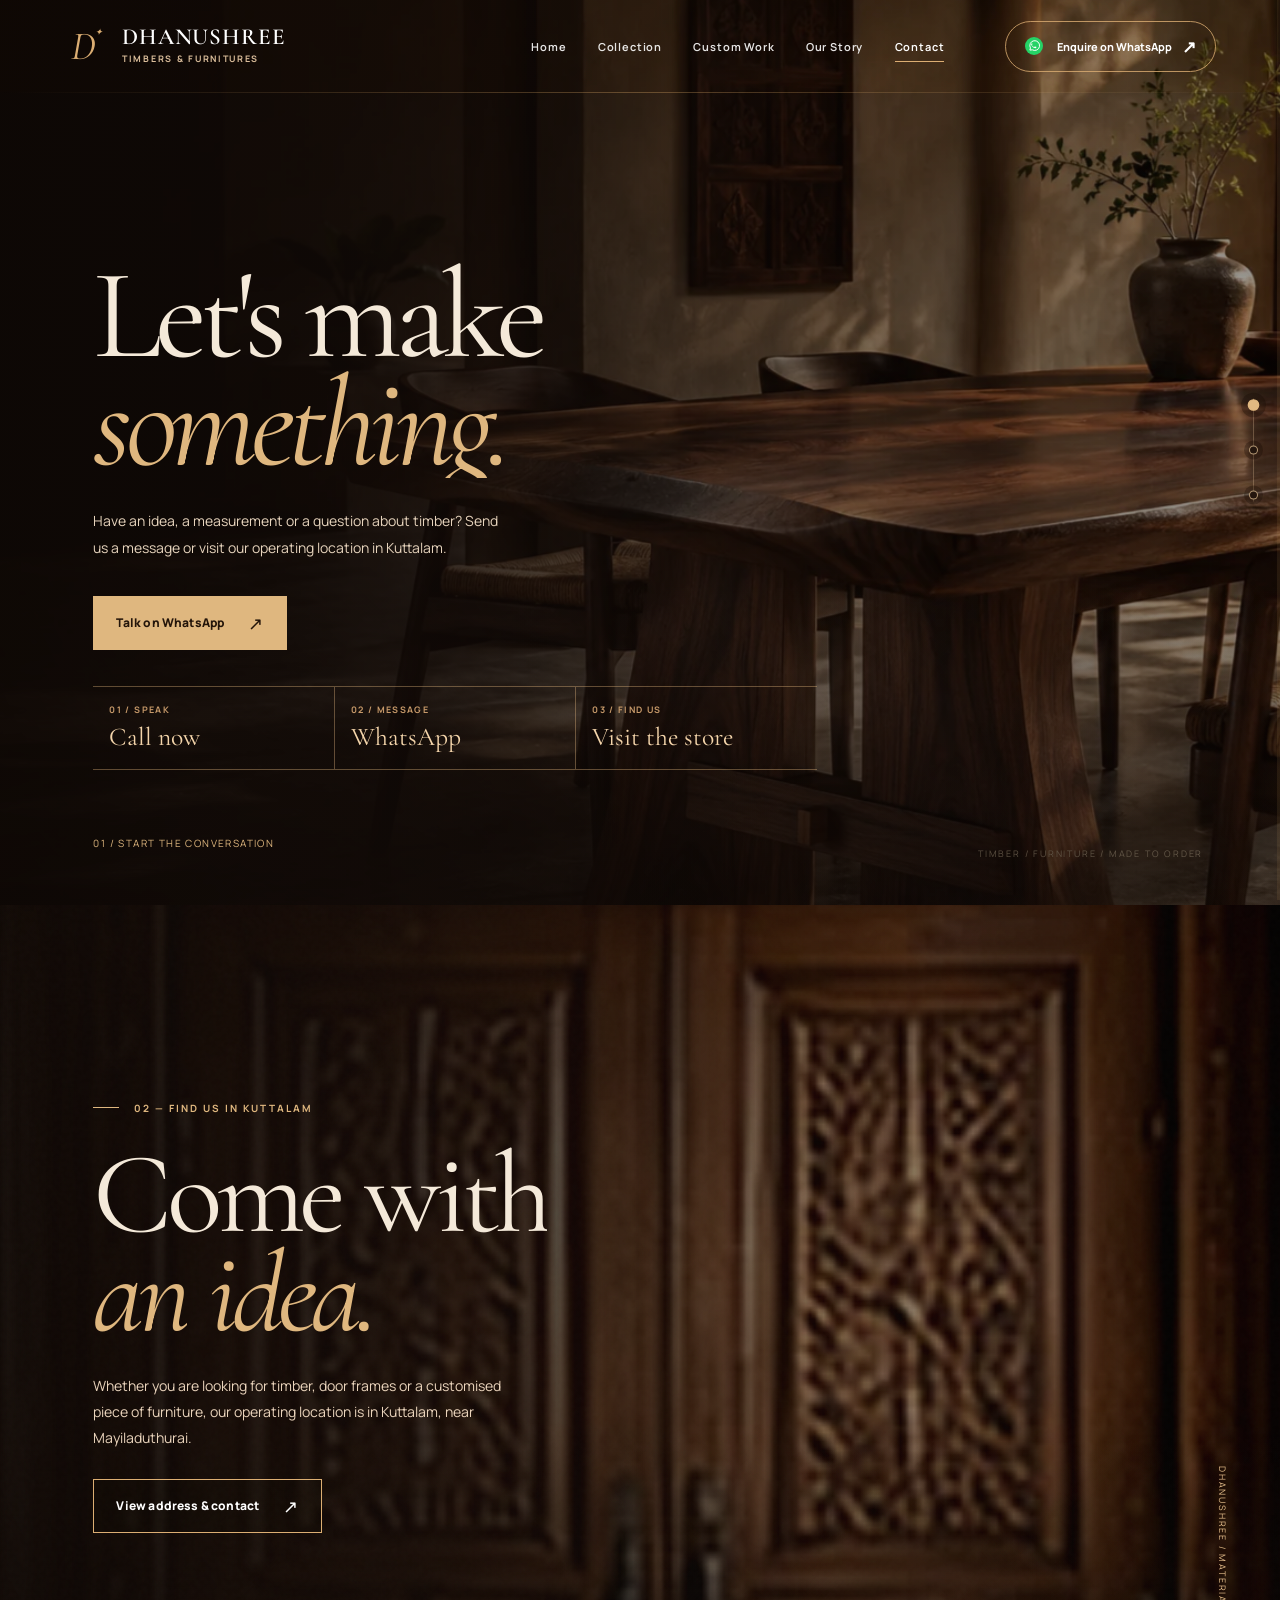
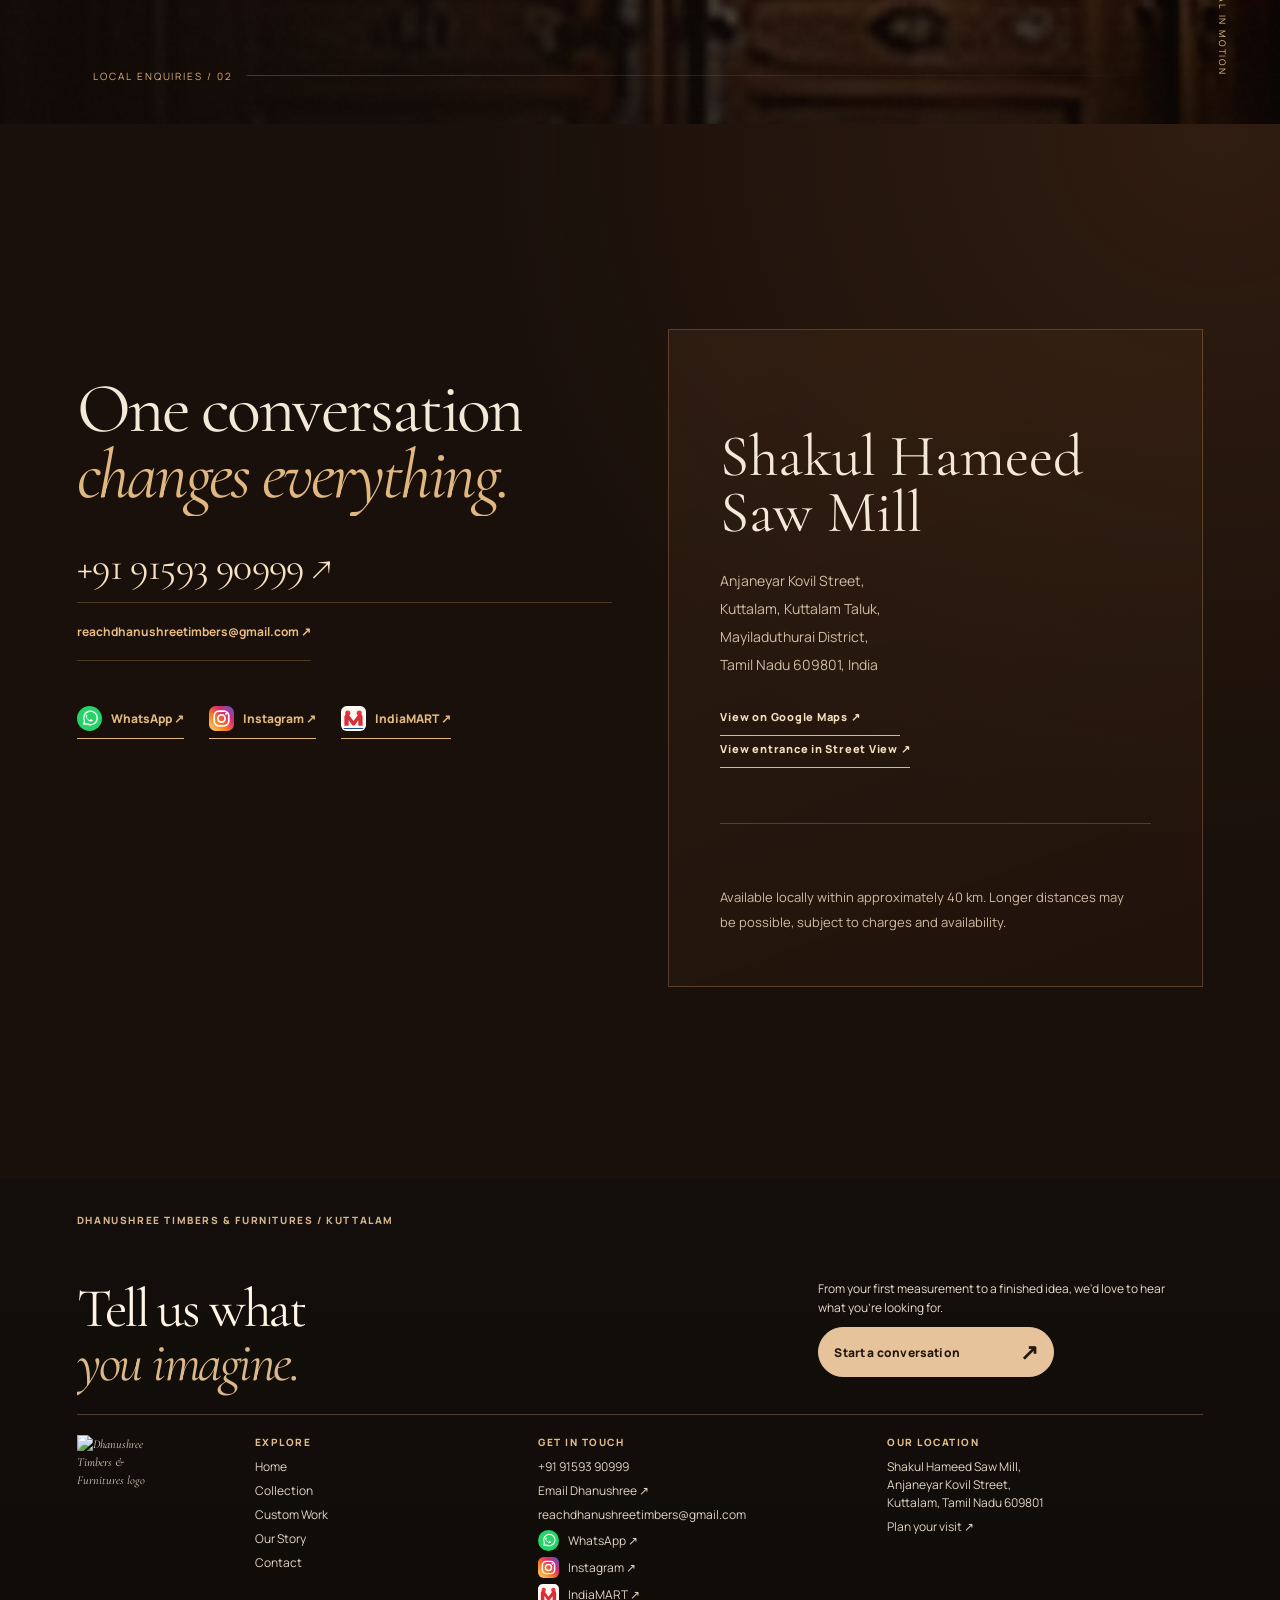
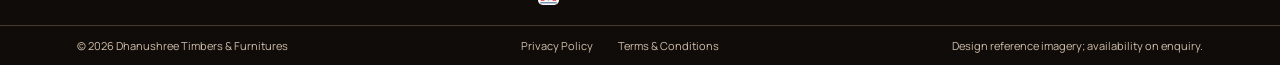
==== commit 95f4f8e6: "Restore correct dhanushreetimbers.in domain and SEO URLs" ====
--- a/contact.html
+++ b/contact.html
@@ -1,5 +1,5 @@
 <!DOCTYPE html>
-<html lang="en-IN"><head><meta charset="utf-8"/><meta content="width=device-width,initial-scale=1" name="viewport"/><meta content="#1b120e" name="theme-color"/><meta content="Contact Dhanushree Timbers in Kuttalam, Mayiladuthurai for furniture, timber, doors, pallets and custom woodwork. Call +91 91593 90999." name="description"/><title>Contact Dhanushree Timbers | Visit Our Store in Kuttalam</title><link href="assets/favicon.svg" rel="icon" type="image/svg+xml"/><link as="image" href="assets/hero-room.webp" rel="preload"/><link href="https://fonts.googleapis.com" rel="preconnect"/><link crossorigin="" href="https://fonts.gstatic.com" rel="preconnect"/><link href="https://fonts.googleapis.com/css2?family=Cormorant+Garamond:ital,wght@0,400;0,500;0,600;1,400;1,500&amp;family=Manrope:wght@400;500;600;700;800&amp;display=swap" rel="stylesheet"/><meta content="website" property="og:type"/><meta content="Contact Dhanushree Timbers | Visit Our Store in Kuttalam" property="og:title"/><meta content="Contact Dhanushree Timbers in Kuttalam, Mayiladuthurai for furniture, timber, doors, pallets and custom woodwork. Call +91 91593 90999." property="og:description"/><meta content="https://dhanushreetimbers.com/assets/hero-room.webp" property="og:image"/><link href="https://dhanushreetimbers.com/contact.html" rel="canonical"/><link href="assets/site.css" rel="stylesheet"/><script type="application/ld+json">{"@context": "https://schema.org", "@type": "FurnitureStore", "name": "Dhanushree Timbers & Furnitures", "url": "https://dhanushreetimbers.com/", "telephone": "+91 91593 90999", "email": "reachdhanushreetimbers@gmail.com", "address": {"@type": "PostalAddress", "streetAddress": "Shakul Hameed Saw Mill, Anjaneyar Kovil Street", "addressLocality": "Kuttalam", "addressRegion": "Tamil Nadu", "postalCode": "609801", "addressCountry": "IN"}}</script><link href="assets/figma-motion.css" rel="stylesheet"/><link href="assets/cinematic-site.css" rel="stylesheet"/><link href="assets/motion-studio.css" rel="stylesheet"/><link rel="stylesheet" href="assets/social-links.css"></head><body class="page-inner" data-page="contact.html"><a class="skip-link" href="#main">Skip to content</a><div aria-hidden="true" class="scroll-track"><div class="scroll-bar"></div></div>
+<html lang="en-IN"><head><meta charset="utf-8"/><meta content="width=device-width,initial-scale=1" name="viewport"/><meta content="#1b120e" name="theme-color"/><meta content="Contact Dhanushree Timbers in Kuttalam, Mayiladuthurai for furniture, timber, doors, pallets and custom woodwork. Call +91 91593 90999." name="description"/><title>Contact Dhanushree Timbers | Visit Our Store in Kuttalam</title><link href="assets/favicon.svg" rel="icon" type="image/svg+xml"/><link as="image" href="assets/hero-room.webp" rel="preload"/><link href="https://fonts.googleapis.com" rel="preconnect"/><link crossorigin="" href="https://fonts.gstatic.com" rel="preconnect"/><link href="https://fonts.googleapis.com/css2?family=Cormorant+Garamond:ital,wght@0,400;0,500;0,600;1,400;1,500&amp;family=Manrope:wght@400;500;600;700;800&amp;display=swap" rel="stylesheet"/><meta content="website" property="og:type"/><meta content="Contact Dhanushree Timbers | Visit Our Store in Kuttalam" property="og:title"/><meta content="Contact Dhanushree Timbers in Kuttalam, Mayiladuthurai for furniture, timber, doors, pallets and custom woodwork. Call +91 91593 90999." property="og:description"/><meta content="https://dhanushreetimbers.in/assets/hero-room.webp" property="og:image"/><link href="https://dhanushreetimbers.in/contact.html" rel="canonical"/><link href="assets/site.css" rel="stylesheet"/><script type="application/ld+json">{"@context": "https://schema.org", "@type": "FurnitureStore", "name": "Dhanushree Timbers & Furnitures", "url": "https://dhanushreetimbers.in/", "telephone": "+91 91593 90999", "email": "reachdhanushreetimbers@gmail.com", "address": {"@type": "PostalAddress", "streetAddress": "Shakul Hameed Saw Mill, Anjaneyar Kovil Street", "addressLocality": "Kuttalam", "addressRegion": "Tamil Nadu", "postalCode": "609801", "addressCountry": "IN"}}</script><link href="assets/figma-motion.css" rel="stylesheet"/><link href="assets/cinematic-site.css" rel="stylesheet"/><link href="assets/motion-studio.css" rel="stylesheet"/><link rel="stylesheet" href="assets/social-links.css"></head><body class="page-inner" data-page="contact.html"><a class="skip-link" href="#main">Skip to content</a><div aria-hidden="true" class="scroll-track"><div class="scroll-bar"></div></div>
 <header class="site-header" data-header=""><div class="header-shell"><a aria-label="Dhanushree Timbers home" class="brand" href="index.html"><span class="brand-icon"><img alt="" height="46" onerror="this.style.display='none'" src="https://raw.githubusercontent.com/danydrag00-lang/dhanusree-timbers/main/assets/dhanushree-icon.webp" width="46"/><span aria-hidden="true" class="brand-fallback">D<span class="brand-leaf">✦</span></span></span><span class="brand-words">DHANUSHREE<span>TIMBERS &amp; FURNITURES</span></span></a><nav aria-label="Main navigation" class="desktop-nav"><a href="index.html">Home</a><a href="store.html">Collection</a><a href="custom-work.html">Custom Work</a><a href="our-story.html">Our Story</a><a aria-current="page" href="contact.html">Contact</a></nav><a class="top-enquire" href="https://wa.me/919159390999?text=Hello%20Dhanushree%20Timbers%2C%20I%20would%20like%20to%20enquire%20about%20your%20products." rel="noopener noreferrer" target="_blank"><span class="pulse-dot"></span> <img class="platform-icon platform-icon--whatsapp" src="assets/whatsapp-icon.svg" alt="" aria-hidden="true" width="22" height="22"> Enquire on WhatsApp <span class="diag">↗</span></a><button aria-controls="mobile-menu" aria-expanded="false" aria-label="Open menu" class="menu-toggle" type="button"><i></i><i></i></button></div></header>
 <nav aria-label="Mobile navigation" class="mobile-menu" id="mobile-menu"><div class="mobile-nav-links"><a href="index.html">Home</a><a href="store.html">Collection</a><a href="custom-work.html">Custom Work</a><a href="our-story.html">Our Story</a><a aria-current="page" href="contact.html">Contact</a></div><a class="mobile-contact" href="https://wa.me/919159390999?text=Hello%20Dhanushree%20Timbers%2C%20I%20would%20like%20to%20enquire%20about%20your%20products." rel="noopener noreferrer" target="_blank">Message on WhatsApp ↗</a><small>KUTTALAM · MAYILADUTHURAI · TAMIL NADU</small></nav><main id="main"><section class="contact-hero"><div class="contact-hero-left"><span class="eyebrow dark">LET'S BEGIN / DHANUSHREE TIMBERS</span><h1>Let's make<br/><em>something.</em></h1><p>Have an idea, a measurement or a question about timber? Send us a message or visit our operating location in Kuttalam.</p><a class="btn-dark" href="https://wa.me/919159390999?text=Hello%20Dhanushree%20Timbers%2C%20I%20would%20like%20to%20enquire%20about%20your%20products." rel="noopener noreferrer" target="_blank">Talk on WhatsApp <span>↗</span></a>
 <div aria-label="Contact choices" class="ms-contact-routes">
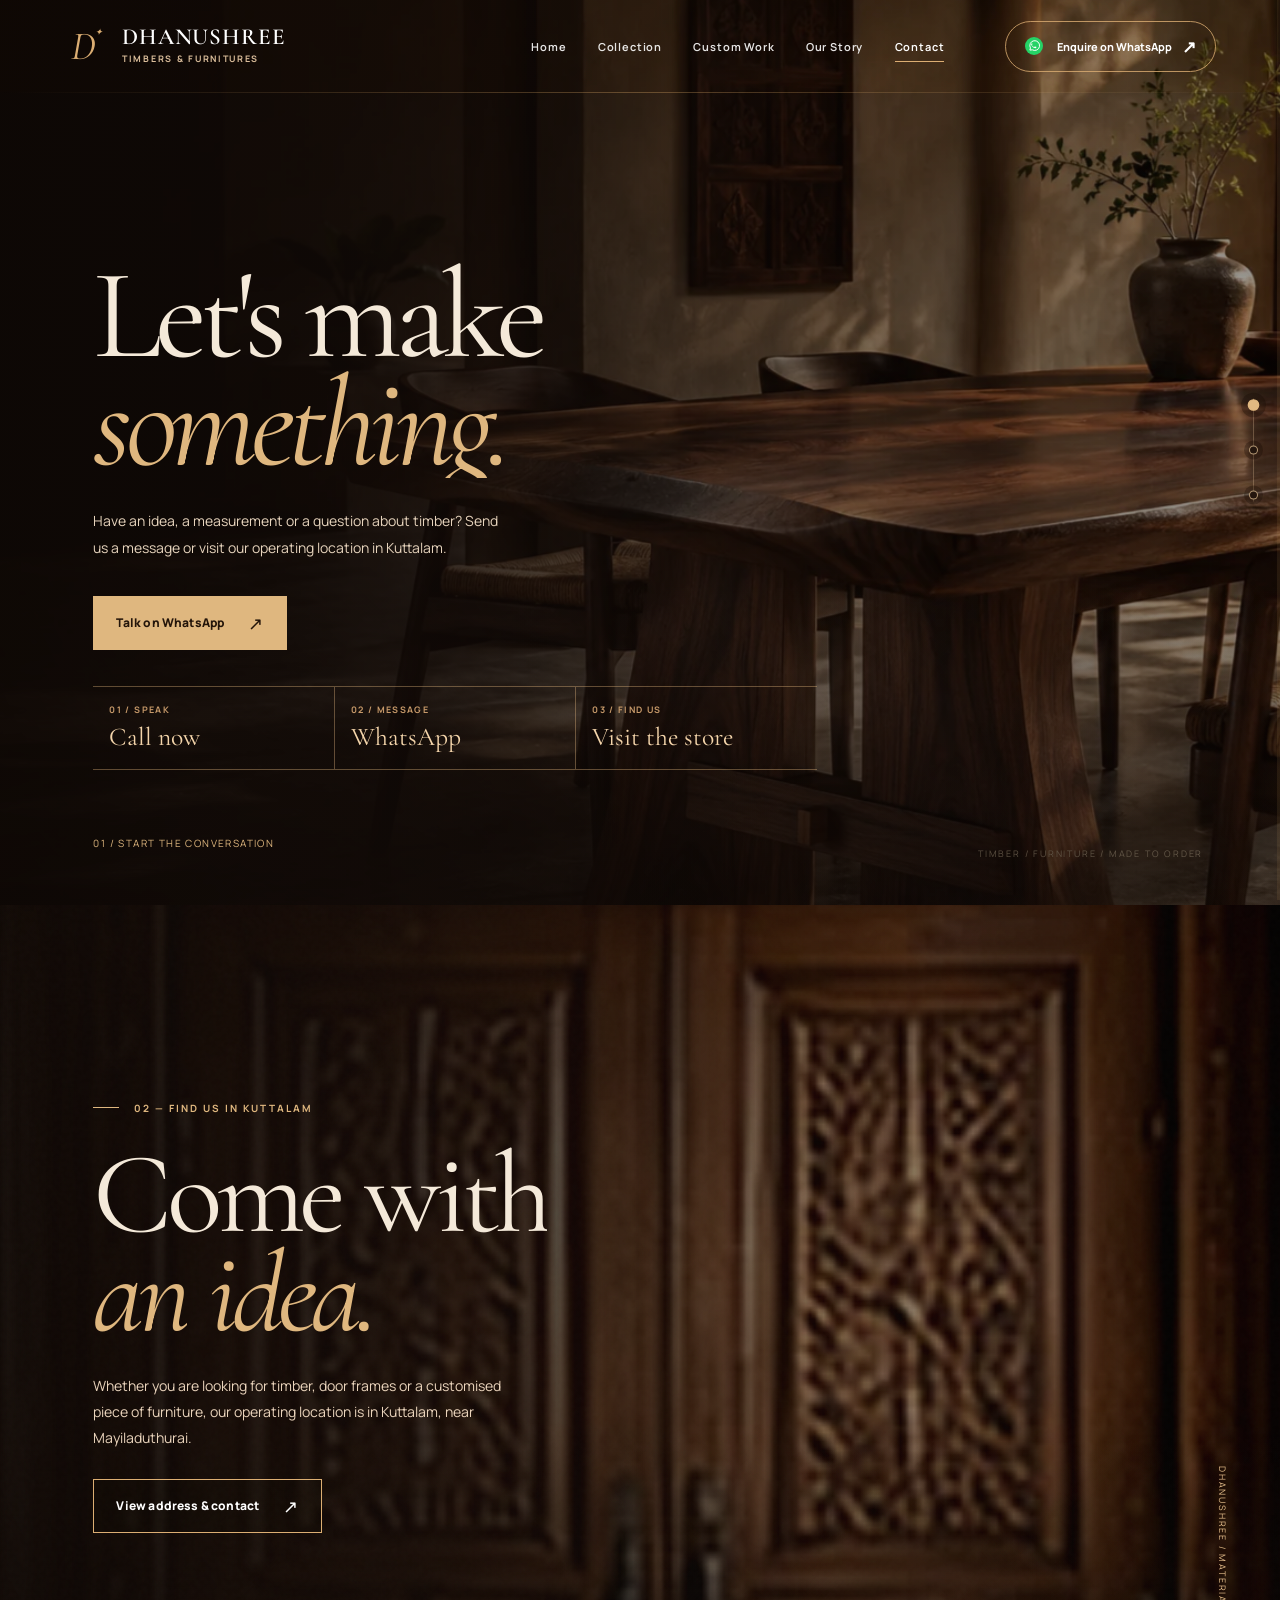
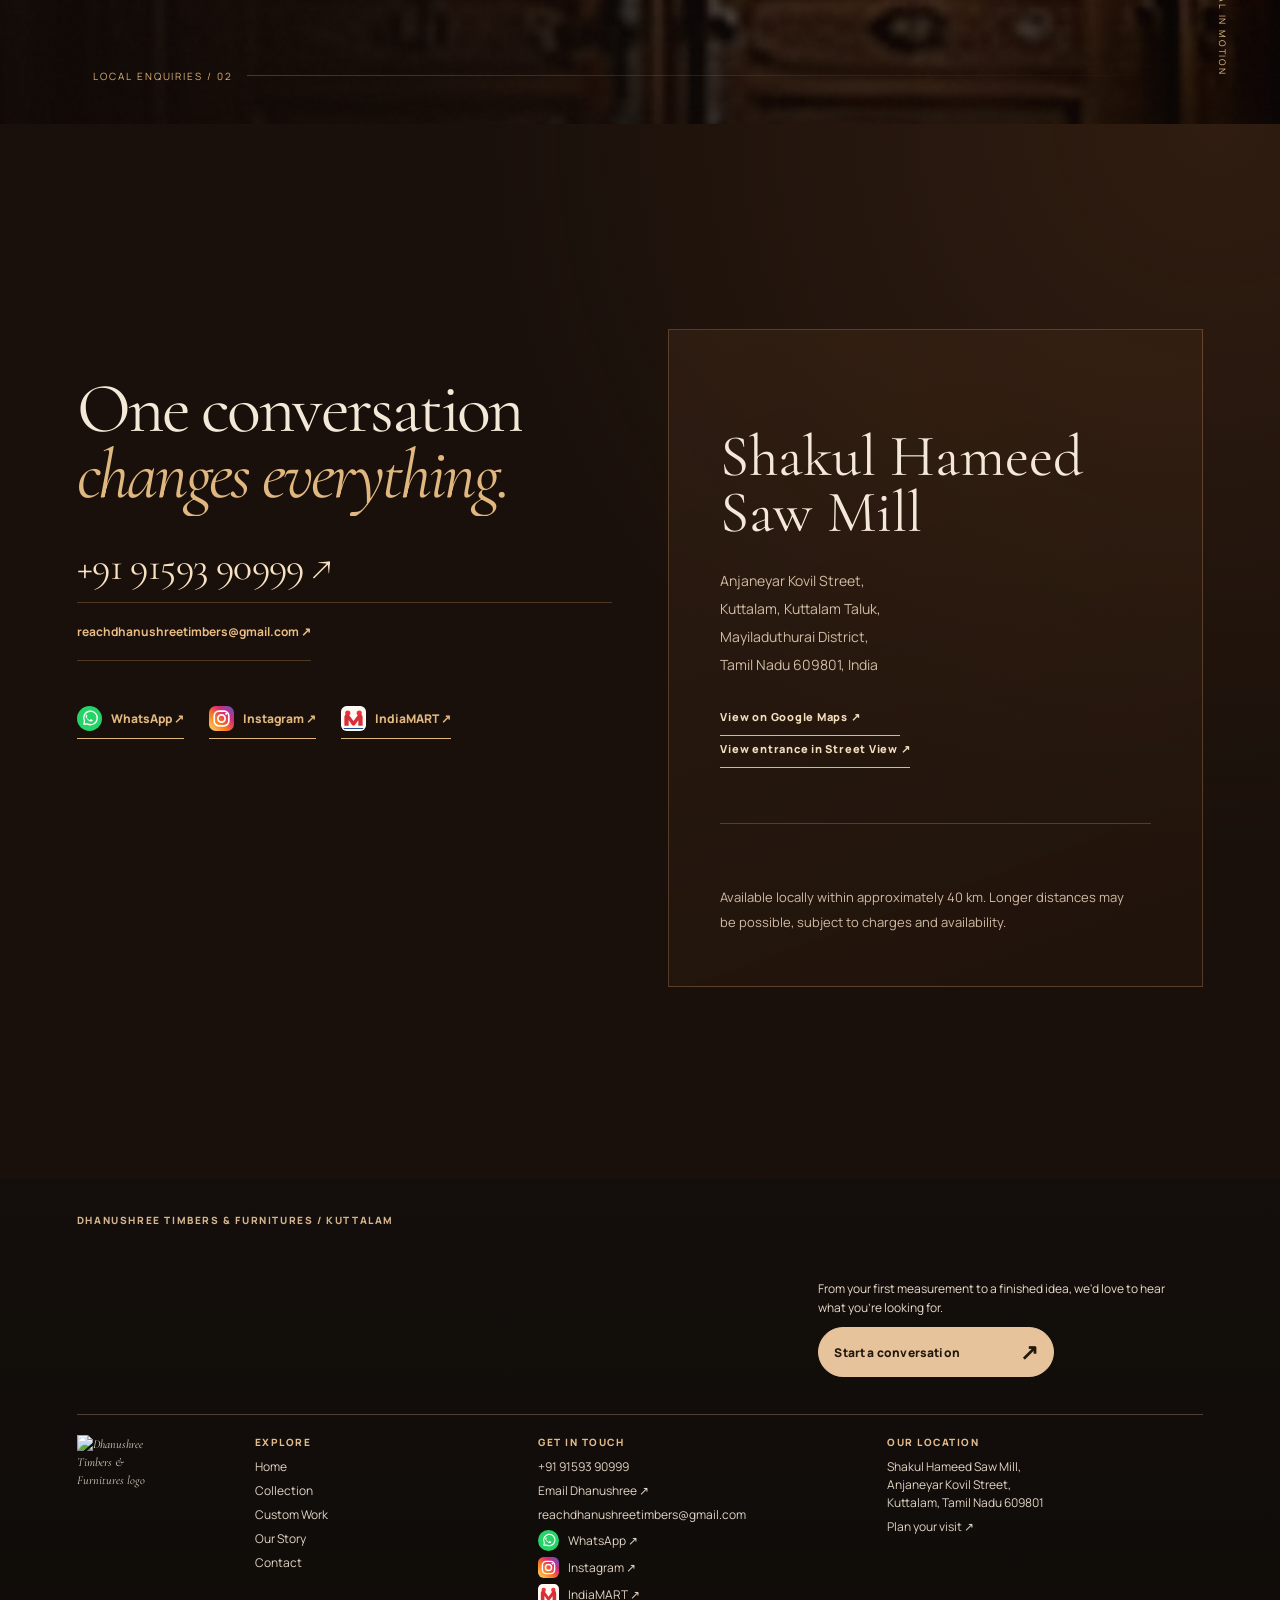
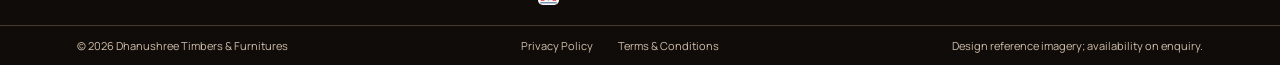
==== commit 5dc5e24f: "Use official favicon and improve unique page search and social metadata" ====
--- a/contact.html
+++ b/contact.html
@@ -1,6 +1,26 @@
 <!DOCTYPE html>
-<html lang="en-IN"><head><meta charset="utf-8"/><meta content="width=device-width,initial-scale=1" name="viewport"/><meta content="#1b120e" name="theme-color"/><meta content="Contact Dhanushree Timbers in Kuttalam, Mayiladuthurai for furniture, timber, doors, pallets and custom woodwork. Call +91 91593 90999." name="description"/><title>Contact Dhanushree Timbers | Visit Our Store in Kuttalam</title><link href="assets/favicon.svg" rel="icon" type="image/svg+xml"/><link as="image" href="assets/hero-room.webp" rel="preload"/><link href="https://fonts.googleapis.com" rel="preconnect"/><link crossorigin="" href="https://fonts.gstatic.com" rel="preconnect"/><link href="https://fonts.googleapis.com/css2?family=Cormorant+Garamond:ital,wght@0,400;0,500;0,600;1,400;1,500&amp;family=Manrope:wght@400;500;600;700;800&amp;display=swap" rel="stylesheet"/><meta content="website" property="og:type"/><meta content="Contact Dhanushree Timbers | Visit Our Store in Kuttalam" property="og:title"/><meta content="Contact Dhanushree Timbers in Kuttalam, Mayiladuthurai for furniture, timber, doors, pallets and custom woodwork. Call +91 91593 90999." property="og:description"/><meta content="https://dhanushreetimbers.in/assets/hero-room.webp" property="og:image"/><link href="https://dhanushreetimbers.in/contact.html" rel="canonical"/><link href="assets/site.css" rel="stylesheet"/><script type="application/ld+json">{"@context": "https://schema.org", "@type": "FurnitureStore", "name": "Dhanushree Timbers & Furnitures", "url": "https://dhanushreetimbers.in/", "telephone": "+91 91593 90999", "email": "reachdhanushreetimbers@gmail.com", "address": {"@type": "PostalAddress", "streetAddress": "Shakul Hameed Saw Mill, Anjaneyar Kovil Street", "addressLocality": "Kuttalam", "addressRegion": "Tamil Nadu", "postalCode": "609801", "addressCountry": "IN"}}</script><link href="assets/figma-motion.css" rel="stylesheet"/><link href="assets/cinematic-site.css" rel="stylesheet"/><link href="assets/motion-studio.css" rel="stylesheet"/><link rel="stylesheet" href="assets/social-links.css"></head><body class="page-inner" data-page="contact.html"><a class="skip-link" href="#main">Skip to content</a><div aria-hidden="true" class="scroll-track"><div class="scroll-bar"></div></div>
-<header class="site-header" data-header=""><div class="header-shell"><a aria-label="Dhanushree Timbers home" class="brand" href="index.html"><span class="brand-icon"><img alt="" height="46" onerror="this.style.display='none'" src="https://raw.githubusercontent.com/danydrag00-lang/dhanusree-timbers/main/assets/dhanushree-icon.webp" width="46"/><span aria-hidden="true" class="brand-fallback">D<span class="brand-leaf">✦</span></span></span><span class="brand-words">DHANUSHREE<span>TIMBERS &amp; FURNITURES</span></span></a><nav aria-label="Main navigation" class="desktop-nav"><a href="index.html">Home</a><a href="store.html">Collection</a><a href="custom-work.html">Custom Work</a><a href="our-story.html">Our Story</a><a aria-current="page" href="contact.html">Contact</a></nav><a class="top-enquire" href="https://wa.me/919159390999?text=Hello%20Dhanushree%20Timbers%2C%20I%20would%20like%20to%20enquire%20about%20your%20products." rel="noopener noreferrer" target="_blank"><span class="pulse-dot"></span> <img class="platform-icon platform-icon--whatsapp" src="assets/whatsapp-icon.svg" alt="" aria-hidden="true" width="22" height="22"> Enquire on WhatsApp <span class="diag">↗</span></a><button aria-controls="mobile-menu" aria-expanded="false" aria-label="Open menu" class="menu-toggle" type="button"><i></i><i></i></button></div></header>
+<html lang="en-IN"><head><meta charset="utf-8"/><meta content="width=device-width,initial-scale=1" name="viewport"/><meta content="#1b120e" name="theme-color"/><link as="image" href="assets/hero-room.webp" rel="preload"/><link href="https://fonts.googleapis.com" rel="preconnect"/><link crossorigin="" href="https://fonts.gstatic.com" rel="preconnect"/><link href="https://fonts.googleapis.com/css2?family=Cormorant+Garamond:ital,wght@0,400;0,500;0,600;1,400;1,500&amp;family=Manrope:wght@400;500;600;700;800&amp;display=swap" rel="stylesheet"/><link href="assets/site.css" rel="stylesheet"/><script type="application/ld+json">{"@context":"https://schema.org","@type":"FurnitureStore","@id":"https://dhanushreetimbers.in/#business","name":"Dhanushree Timbers & Furnitures","alternateName":"Dhanushree Timbers","url":"https://dhanushreetimbers.in/","telephone":"+919159390999","email":"reachdhanushreetimbers@gmail.com","description":"Timber, cut wood, wooden pallets, doors, frames and customised furniture in Kuttalam, Mayiladuthurai district, Tamil Nadu. Product availability and quotations on enquiry.","address":{"@type":"PostalAddress","streetAddress":"Shakul Hameed Saw Mill, Anjaneyar Kovil Street","addressLocality":"Kuttalam","addressRegion":"Tamil Nadu","postalCode":"609801","addressCountry":"IN"},"geo":{"@type":"GeoCoordinates","latitude":11.0784645,"longitude":79.5608324},"hasMap":"https://www.google.com/maps/search/?api=1&query=11.0784645%2C79.5608324","areaServed":{"@type":"GeoCircle","geoMidpoint":{"@type":"GeoCoordinates","latitude":11.0784645,"longitude":79.5608324},"geoRadius":40000},"sameAs":["https://www.instagram.com/dhanushree_timbers/","https://www.indiamart.com/dhanusree-timbers/"],"logo":"https://dhanushreetimbers.in/assets/dhanushree-icon.webp","hasOfferCatalog":{"@type":"OfferCatalog","@id":"https://dhanushreetimbers.in/store.html#catalogue","name":"Selected timber and furniture catalogue","url":"https://dhanushreetimbers.in/store.html#products","itemListElement":[{"@type":"Offer","itemOffered":{"@type":"Product","@id":"https://dhanushreetimbers.in/store.html#product-1","name":"Custom Wooden Beds"}},{"@type":"Offer","itemOffered":{"@type":"Product","@id":"https://dhanushreetimbers.in/store.html#product-2","name":"Dining Tables"}},{"@type":"Offer","itemOffered":{"@type":"Product","@id":"https://dhanushreetimbers.in/store.html#product-3","name":"Wardrobes"}},{"@type":"Offer","itemOffered":{"@type":"Product","@id":"https://dhanushreetimbers.in/store.html#product-4","name":"Wooden Doors"}},{"@type":"Offer","itemOffered":{"@type":"Product","@id":"https://dhanushreetimbers.in/store.html#product-5","name":"Door & Window Frames"}},{"@type":"Offer","itemOffered":{"@type":"Product","@id":"https://dhanushreetimbers.in/store.html#product-6","name":"Sofas & Seating"}},{"@type":"Offer","itemOffered":{"@type":"Product","@id":"https://dhanushreetimbers.in/store.html#product-7","name":"TV Units"}},{"@type":"Offer","itemOffered":{"@type":"Product","@id":"https://dhanushreetimbers.in/store.html#product-8","name":"Pooja Units"}},{"@type":"Offer","itemOffered":{"@type":"Product","@id":"https://dhanushreetimbers.in/store.html#product-9","name":"Study Tables"}},{"@type":"Offer","itemOffered":{"@type":"Product","@id":"https://dhanushreetimbers.in/store.html#product-10","name":"Office Desks"}},{"@type":"Offer","itemOffered":{"@type":"Product","@id":"https://dhanushreetimbers.in/store.html#product-11","name":"Bookshelves"}},{"@type":"Offer","itemOffered":{"@type":"Product","@id":"https://dhanushreetimbers.in/store.html#product-12","name":"Coffee Tables"}},{"@type":"Offer","itemOffered":{"@type":"Product","@id":"https://dhanushreetimbers.in/store.html#product-13","name":"Kitchen Cabinets"}},{"@type":"Offer","itemOffered":{"@type":"Product","@id":"https://dhanushreetimbers.in/store.html#product-14","name":"Dressing Tables"}},{"@type":"Offer","itemOffered":{"@type":"Product","@id":"https://dhanushreetimbers.in/store.html#product-15","name":"Wooden Swings"}},{"@type":"Offer","itemOffered":{"@type":"Product","@id":"https://dhanushreetimbers.in/store.html#product-16","name":"Garden Benches"}},{"@type":"Offer","itemOffered":{"@type":"Product","@id":"https://dhanushreetimbers.in/store.html#product-17","name":"Wall Panels"}},{"@type":"Offer","itemOffered":{"@type":"Product","@id":"https://dhanushreetimbers.in/store.html#product-18","name":"Wooden Pallets & Cut Timber"}}]}}</script><link href="assets/figma-motion.css" rel="stylesheet"/><link href="assets/cinematic-site.css" rel="stylesheet"/><link href="assets/motion-studio.css" rel="stylesheet"/><link rel="stylesheet" href="assets/social-links.css"><title>Contact Dhanushree Timbers | Kuttalam, Mayiladuthurai</title>
+<meta name="description" content="Visit Dhanushree Timbers on Anjaneyar Kovil Street, Kuttalam, Tamil Nadu 609801. Call or WhatsApp +91 91593 90999 for timber and furniture enquiries.">
+<meta name="robots" content="index, follow, max-image-preview:large">
+<link rel="icon" type="image/png" sizes="32x32" href="/assets/favicon-32.png?v=2">
+<link rel="icon" type="image/png" sizes="64x64" href="/assets/favicon-64.png?v=2">
+<link rel="apple-touch-icon" href="/assets/apple-touch-icon.png">
+<link rel="canonical" href="https://dhanushreetimbers.in/contact.html">
+<meta property="og:type" content="website">
+<meta property="og:site_name" content="Dhanushree Timbers &amp; Furnitures">
+<meta property="og:locale" content="en_IN">
+<meta property="og:title" content="Contact Dhanushree Timbers | Kuttalam, Mayiladuthurai">
+<meta property="og:description" content="Visit Dhanushree Timbers on Anjaneyar Kovil Street, Kuttalam, Tamil Nadu 609801. Call or WhatsApp +91 91593 90999 for timber and furniture enquiries.">
+<meta property="og:url" content="https://dhanushreetimbers.in/contact.html">
+<meta property="og:image" content="https://dhanushreetimbers.in/assets/hero-room.webp">
+<meta property="og:image:alt" content="Illustrative warm wooden interior">
+<meta name="twitter:card" content="summary_large_image">
+<meta name="twitter:title" content="Contact Dhanushree Timbers | Kuttalam, Mayiladuthurai">
+<meta name="twitter:description" content="Visit Dhanushree Timbers on Anjaneyar Kovil Street, Kuttalam, Tamil Nadu 609801. Call or WhatsApp +91 91593 90999 for timber and furniture enquiries.">
+<meta name="twitter:image" content="https://dhanushreetimbers.in/assets/hero-room.webp">
+<meta name="twitter:image:alt" content="Illustrative warm wooden interior">
+</head><body class="page-inner" data-page="contact.html"><a class="skip-link" href="#main">Skip to content</a><div aria-hidden="true" class="scroll-track"><div class="scroll-bar"></div></div>
+<header class="site-header" data-header=""><div class="header-shell"><a aria-label="Dhanushree Timbers home" class="brand" href="index.html"><span class="brand-icon"><img alt="" height="46" onerror="this.style.display='none'" src="https://dhanushreetimbers.in/assets/dhanushree-icon.webp" width="46"/><span aria-hidden="true" class="brand-fallback">D<span class="brand-leaf">✦</span></span></span><span class="brand-words">DHANUSHREE<span>TIMBERS &amp; FURNITURES</span></span></a><nav aria-label="Main navigation" class="desktop-nav"><a href="index.html">Home</a><a href="store.html">Collection</a><a href="custom-work.html">Custom Work</a><a href="our-story.html">Our Story</a><a aria-current="page" href="contact.html">Contact</a></nav><a class="top-enquire" href="https://wa.me/919159390999?text=Hello%20Dhanushree%20Timbers%2C%20I%20would%20like%20to%20enquire%20about%20your%20products." rel="noopener noreferrer" target="_blank"><span class="pulse-dot"></span> <img class="platform-icon platform-icon--whatsapp" src="assets/whatsapp-icon.svg" alt="" aria-hidden="true" width="22" height="22"> Enquire on WhatsApp <span class="diag">↗</span></a><button aria-controls="mobile-menu" aria-expanded="false" aria-label="Open menu" class="menu-toggle" type="button"><i></i><i></i></button></div></header>
 <nav aria-label="Mobile navigation" class="mobile-menu" id="mobile-menu"><div class="mobile-nav-links"><a href="index.html">Home</a><a href="store.html">Collection</a><a href="custom-work.html">Custom Work</a><a href="our-story.html">Our Story</a><a aria-current="page" href="contact.html">Contact</a></div><a class="mobile-contact" href="https://wa.me/919159390999?text=Hello%20Dhanushree%20Timbers%2C%20I%20would%20like%20to%20enquire%20about%20your%20products." rel="noopener noreferrer" target="_blank">Message on WhatsApp ↗</a><small>KUTTALAM · MAYILADUTHURAI · TAMIL NADU</small></nav><main id="main"><section class="contact-hero"><div class="contact-hero-left"><span class="eyebrow dark">LET'S BEGIN / DHANUSHREE TIMBERS</span><h1>Let's make<br/><em>something.</em></h1><p>Have an idea, a measurement or a question about timber? Send us a message or visit our operating location in Kuttalam.</p><a class="btn-dark" href="https://wa.me/919159390999?text=Hello%20Dhanushree%20Timbers%2C%20I%20would%20like%20to%20enquire%20about%20your%20products." rel="noopener noreferrer" target="_blank">Talk on WhatsApp <span>↗</span></a>
 <div aria-label="Contact choices" class="ms-contact-routes">
 <a href="tel:+919159390999"><small>01 / SPEAK</small><span>Call now</span><i aria-hidden="true">↗</i></a>
@@ -17,4 +37,4 @@
 <span aria-hidden="true" class="cine-film-side">DHANUSHREE / MATERIAL IN MOTION</span>
 <span aria-hidden="true" class="cine-film-floor">LOCAL ENQUIRIES / 02</span>
 </section>
-<section class="contact-details section-pad" id="visit"><div class="section-topline"><span>WAYS TO CONNECT</span><span>KUTTALAM, TAMIL NADU</span></div><div class="contact-columns"><div class="contact-info" data-reveal=""><span class="eyebrow dark">01 / SPEAK TO US</span><h2>One conversation<br/><em>changes everything.</em></h2><a class="huge-contact" href="tel:+919159390999">+91 91593 90999 ↗</a><a class="contact-email" href="mailto:reachdhanushreetimbers@gmail.com">reachdhanushreetimbers@gmail.com ↗</a><div class="contact-links"><a class="platform-link" href="https://wa.me/919159390999?text=Hello%20Dhanushree%20Timbers%2C%20I%20would%20like%20to%20enquire%20about%20your%20products." rel="noopener noreferrer" target="_blank"><img class="platform-icon platform-icon--whatsapp" src="assets/whatsapp-icon.svg" alt="" aria-hidden="true" width="22" height="22">WhatsApp ↗</a><a class="platform-link" href="https://instagram.com/dhanushree_timbers" rel="noopener noreferrer" target="_blank"><img class="platform-icon platform-icon--instagram" src="assets/instagram-icon.svg" alt="" aria-hidden="true" width="22" height="22">Instagram ↗</a><a class="platform-link" href="https://www.indiamart.com/dhanusree-timbers/" rel="noopener noreferrer" target="_blank"><img class="platform-icon platform-icon--indiamart" src="assets/indiamart-icon.svg" alt="" aria-hidden="true" width="22" height="22">IndiaMART ↗</a></div></div><div class="contact-address" data-reveal=""><span class="eyebrow dark">02 / VISIT OUR OPERATING LOCATION</span><h3>Shakul Hameed<br/>Saw Mill</h3><p>Anjaneyar Kovil Street,<br/>Kuttalam, Kuttalam Taluk,<br/>Mayiladuthurai District,<br/>Tamil Nadu 609801, India</p><a class="under-link" href="https://www.google.com/maps/search/?api=1&amp;query=Anjaneyar%20Kovil%20Street%2C%20Kuttalam%2C%20Kuttalam%20Taluk%2C%20Mayiladuthurai%20District%2C%20Tamil%20Nadu%20609801%2C%20India" rel="noopener noreferrer" target="_blank">View on Google Maps ↗</a><br><a class="under-link" href="https://www.google.com/maps/@11.0784645,79.5608324,33a,75y,257.86h,95.4t/data=!3m7!1e1!3m5!1sI2H_7K1X4tXoTIHZI_X9XQ!2e0!6shttps:%2F%2Fstreetviewpixels-pa.clients6.google.com%2Fv1%2Fthumbnail%3Fcb_client%3Dmaps_sv.tactile%26w%3D900%26h%3D600%26pitch%3D-5.401771947566544%26panoid%3DI2H_7K1X4tXoTIHZI_X9XQ%26yaw%3D257.85919086944506!7i13312!8i6656?entry=ttu" rel="noopener noreferrer" target="_blank">View entrance in Street View ↗</a><div class="delivery-note"><span class="eyebrow dark">DELIVERY</span><p>Available locally within approximately 40 km. Longer distances may be possible, subject to charges and availability.</p></div></div></div></section></main><footer class="footer"><div class="footer-grain"></div><div class="footer-main"><p class="eyebrow">Dhanushree Timbers &amp; Furnitures <span> / </span> Kuttalam</p><div class="footer-flex"><h2>Tell us what<br/><em>you imagine.</em></h2><div class="footer-side"><p>From your first measurement to a finished idea, we'd love to hear what you're looking for.</p><a class="round-cta" href="https://wa.me/919159390999?text=Hello%20Dhanushree%20Timbers%2C%20I%20would%20like%20to%20enquire%20about%20your%20products." rel="noopener noreferrer" target="_blank">Start a conversation <span>↗</span></a></div></div><div class="footer-columns"><div class="footer-brand"><a class="footer-logo" href="index.html" aria-label="Dhanushree Timbers &amp; Furnitures home"><img src="https://raw.githubusercontent.com/danydrag00-lang/dhanusree-timbers/main/assets/dhanushree-icon.webp" alt="Dhanushree Timbers &amp; Furnitures logo" width="76" height="76" loading="lazy"></a></div><div><span class="mini-head">Explore</span><a href="index.html">Home</a><a href="store.html">Collection</a><a href="custom-work.html">Custom Work</a><a href="our-story.html">Our Story</a><a href="contact.html">Contact</a></div><div><span class="mini-head">Get in touch</span><a href="tel:+919159390999">+91 91593 90999</a><a href="https://mail.google.com/mail/?view=cm&amp;fs=1&amp;to=reachdhanushreetimbers%40gmail.com" target="_blank" rel="noopener noreferrer">Email Dhanushree ↗</a><a href="mailto:reachdhanushreetimbers@gmail.com" class="footer-email-address">reachdhanushreetimbers@gmail.com</a><a class="platform-link" href="https://wa.me/919159390999" target="_blank" rel="noopener noreferrer"><img class="platform-icon platform-icon--whatsapp" src="assets/whatsapp-icon.svg" alt="" aria-hidden="true" width="22" height="22">WhatsApp ↗</a><a class="platform-link" href="https://instagram.com/dhanushree_timbers" rel="noopener noreferrer" target="_blank"><img class="platform-icon platform-icon--instagram" src="assets/instagram-icon.svg" alt="" aria-hidden="true" width="22" height="22">Instagram ↗</a><a class="platform-link" href="https://www.indiamart.com/dhanusree-timbers/" rel="noopener noreferrer" target="_blank"><img class="platform-icon platform-icon--indiamart" src="assets/indiamart-icon.svg" alt="" aria-hidden="true" width="22" height="22">IndiaMART ↗</a></div><div><span class="mini-head">Our location</span><p>Shakul Hameed Saw Mill,<br/>Anjaneyar Kovil Street,<br/>Kuttalam, Tamil Nadu 609801</p><a href="contact.html#visit">Plan your visit ↗</a></div></div></div><div class="footer-bottom"><span>© <span data-year="">2026</span> Dhanushree Timbers &amp; Furnitures</span><div><a href="privacy-policy.html">Privacy Policy</a><a href="terms-and-conditions.html">Terms &amp; Conditions</a></div><span>Design reference imagery; availability on enquiry.</span></div></footer><script defer="" src="assets/site.js"></script><script defer="" src="assets/figma-motion.js"></script><script defer="" src="assets/cinematic-site.js"></script><script defer="" src="assets/motion-studio.js"></script><script type="module" src="assets/framer-motion.js"></script></body></html>+<section class="contact-details section-pad" id="visit"><div class="section-topline"><span>WAYS TO CONNECT</span><span>KUTTALAM, TAMIL NADU</span></div><div class="contact-columns"><div class="contact-info" data-reveal=""><span class="eyebrow dark">01 / SPEAK TO US</span><h2>One conversation<br/><em>changes everything.</em></h2><a class="huge-contact" href="tel:+919159390999">+91 91593 90999 ↗</a><a class="contact-email" href="mailto:reachdhanushreetimbers@gmail.com">reachdhanushreetimbers@gmail.com ↗</a><div class="contact-links"><a class="platform-link" href="https://wa.me/919159390999?text=Hello%20Dhanushree%20Timbers%2C%20I%20would%20like%20to%20enquire%20about%20your%20products." rel="noopener noreferrer" target="_blank"><img class="platform-icon platform-icon--whatsapp" src="assets/whatsapp-icon.svg" alt="" aria-hidden="true" width="22" height="22">WhatsApp ↗</a><a class="platform-link" href="https://instagram.com/dhanushree_timbers" rel="noopener noreferrer" target="_blank"><img class="platform-icon platform-icon--instagram" src="assets/instagram-icon.svg" alt="" aria-hidden="true" width="22" height="22">Instagram ↗</a><a class="platform-link" href="https://www.indiamart.com/dhanusree-timbers/" rel="noopener noreferrer" target="_blank"><img class="platform-icon platform-icon--indiamart" src="assets/indiamart-icon.svg" alt="" aria-hidden="true" width="22" height="22">IndiaMART ↗</a></div></div><div class="contact-address" data-reveal=""><span class="eyebrow dark">02 / VISIT OUR OPERATING LOCATION</span><h3>Shakul Hameed<br/>Saw Mill</h3><p>Anjaneyar Kovil Street,<br/>Kuttalam, Kuttalam Taluk,<br/>Mayiladuthurai District,<br/>Tamil Nadu 609801, India</p><a class="under-link" href="https://www.google.com/maps/search/?api=1&amp;query=11.0784645%2C79.5608324" rel="noopener noreferrer" target="_blank">View on Google Maps ↗</a><br><a class="under-link" href="https://www.google.com/maps/@11.0784645,79.5608324,33a,75y,257.86h,95.4t/data=!3m7!1e1!3m5!1sI2H_7K1X4tXoTIHZI_X9XQ!2e0!6shttps:%2F%2Fstreetviewpixels-pa.clients6.google.com%2Fv1%2Fthumbnail%3Fcb_client%3Dmaps_sv.tactile%26w%3D900%26h%3D600%26pitch%3D-5.401771947566544%26panoid%3DI2H_7K1X4tXoTIHZI_X9XQ%26yaw%3D257.85919086944506!7i13312!8i6656?entry=ttu" rel="noopener noreferrer" target="_blank">View entrance in Street View ↗</a><div class="delivery-note"><span class="eyebrow dark">DELIVERY</span><p>Available locally within approximately 40 km. Longer distances may be possible, subject to charges and availability.</p></div></div></div></section></main><footer class="footer"><div class="footer-grain"></div><div class="footer-main"><p class="eyebrow">Dhanushree Timbers &amp; Furnitures <span> / </span> Kuttalam</p><div class="footer-flex"><h2>Tell us what<br/><em>you imagine.</em></h2><div class="footer-side"><p>From your first measurement to a finished idea, we'd love to hear what you're looking for.</p><a class="round-cta" href="https://wa.me/919159390999?text=Hello%20Dhanushree%20Timbers%2C%20I%20would%20like%20to%20enquire%20about%20your%20products." rel="noopener noreferrer" target="_blank">Start a conversation <span>↗</span></a></div></div><div class="footer-columns"><div class="footer-brand"><a class="footer-logo" href="index.html" aria-label="Dhanushree Timbers &amp; Furnitures home"><img src="https://dhanushreetimbers.in/assets/dhanushree-icon.webp" alt="Dhanushree Timbers &amp; Furnitures logo" width="76" height="76" loading="lazy"></a></div><div><span class="mini-head">Explore</span><a href="index.html">Home</a><a href="store.html">Collection</a><a href="custom-work.html">Custom Work</a><a href="our-story.html">Our Story</a><a href="contact.html">Contact</a></div><div><span class="mini-head">Get in touch</span><a href="tel:+919159390999">+91 91593 90999</a><a href="https://mail.google.com/mail/?view=cm&amp;fs=1&amp;to=reachdhanushreetimbers%40gmail.com" target="_blank" rel="noopener noreferrer">Email Dhanushree ↗</a><a href="mailto:reachdhanushreetimbers@gmail.com" class="footer-email-address">reachdhanushreetimbers@gmail.com</a><a class="platform-link" href="https://wa.me/919159390999" target="_blank" rel="noopener noreferrer"><img class="platform-icon platform-icon--whatsapp" src="assets/whatsapp-icon.svg" alt="" aria-hidden="true" width="22" height="22">WhatsApp ↗</a><a class="platform-link" href="https://instagram.com/dhanushree_timbers" rel="noopener noreferrer" target="_blank"><img class="platform-icon platform-icon--instagram" src="assets/instagram-icon.svg" alt="" aria-hidden="true" width="22" height="22">Instagram ↗</a><a class="platform-link" href="https://www.indiamart.com/dhanusree-timbers/" rel="noopener noreferrer" target="_blank"><img class="platform-icon platform-icon--indiamart" src="assets/indiamart-icon.svg" alt="" aria-hidden="true" width="22" height="22">IndiaMART ↗</a></div><div><span class="mini-head">Our location</span><p>Shakul Hameed Saw Mill,<br/>Anjaneyar Kovil Street,<br/>Kuttalam, Tamil Nadu 609801</p><a href="contact.html#visit">Plan your visit ↗</a></div></div></div><div class="footer-bottom"><span>© <span data-year="">2026</span> Dhanushree Timbers &amp; Furnitures</span><div><a href="privacy-policy.html">Privacy Policy</a><a href="terms-and-conditions.html">Terms &amp; Conditions</a></div><span>Design reference imagery; availability on enquiry.</span></div></footer><script defer="" src="assets/site.js"></script><script defer="" src="assets/figma-motion.js"></script><script defer="" src="assets/cinematic-site.js"></script><script defer="" src="assets/motion-studio.js"></script><script type="module" src="assets/framer-motion.js"></script></body></html>
--- a/assets/cinematic-site.css
+++ b/assets/cinematic-site.css
@@ -339,3 +339,9 @@
 .cine-film--contact .cine-film-image img{filter:brightness(.75) saturate(.88) sepia(.22) contrast(1.04);object-position:center 56%}
 .cine-film--contact::after{background:linear-gradient(90deg,rgba(14,8,5,.95) 0%,rgba(17,10,7,.84) 30%,rgba(17,10,7,.4) 63%,rgba(17,10,7,.2)),linear-gradient(0deg,rgba(10,6,4,.6),transparent 36%)}
 @media(max-width:650px){.cine-film--contact::after{background:linear-gradient(90deg,rgba(14,8,5,.91),rgba(14,8,5,.56)),linear-gradient(0deg,rgba(14,8,5,.58),transparent 50%)}}
+
+/* Local customer FAQ, visually consistent with the editorial site. */
+.local-faq{background:#eee4d5;color:#2a1b13}.local-faq-inner{display:grid;grid-template-columns:minmax(0,.85fr) minmax(0,1.15fr);gap:clamp(24px,6vw,95px);max-width:1400px;margin:auto}.local-faq h2{font-size:clamp(42px,5.5vw,80px);line-height:.98;margin:20px 0}.local-faq h2 em{color:#976233}.local-faq p{font-size:14px;line-height:1.7;max-width:480px}.local-faq details{border-top:1px solid #bca58c;padding:15px 0}.local-faq details:last-child{border-bottom:1px solid #bca58c}.local-faq summary{cursor:pointer;font-size:14px;font-weight:700;line-height:1.5}.local-faq summary:focus-visible{outline:2px solid #976233;outline-offset:4px}.local-faq details p{margin:12px 0 0;max-width:100%}.local-faq .under-link{display:inline-block;margin-top:18px}@media(max-width:760px){.local-faq-inner{grid-template-columns:1fr}}
+
+/* FAQ heading contrast on the light cream background. */
+.local-faq h2,.local-faq #local-faq-title{color:#2a1b13!important}.local-faq #local-faq-title em{color:#80532d!important}.local-faq .eyebrow,.local-faq summary,.local-faq .under-link{color:#2a1b13}.local-faq p{color:#463326}
--- a/assets/motion-studio.css
+++ b/assets/motion-studio.css
@@ -181,4 +181,6 @@
   .ms-about-grain path{stroke-dashoffset:0!important}
   .ms-theatre-image:not(.is-active),.ms-studio-shot:not(.is-active){opacity:0;clip-path:inset(0 0 0 100%)}
   .ms-theatre-image.is-active,.ms-studio-shot.is-active{opacity:1;clip-path:inset(0)}
-}+}
+/* FAQ text must remain fully legible even before intersection observers run. */
+html.ms-motion .local-faq .ms-kinetic .ms-word-inner{opacity:1!important;filter:none!important;transform:none!important;transition:none!important;color:inherit!important}
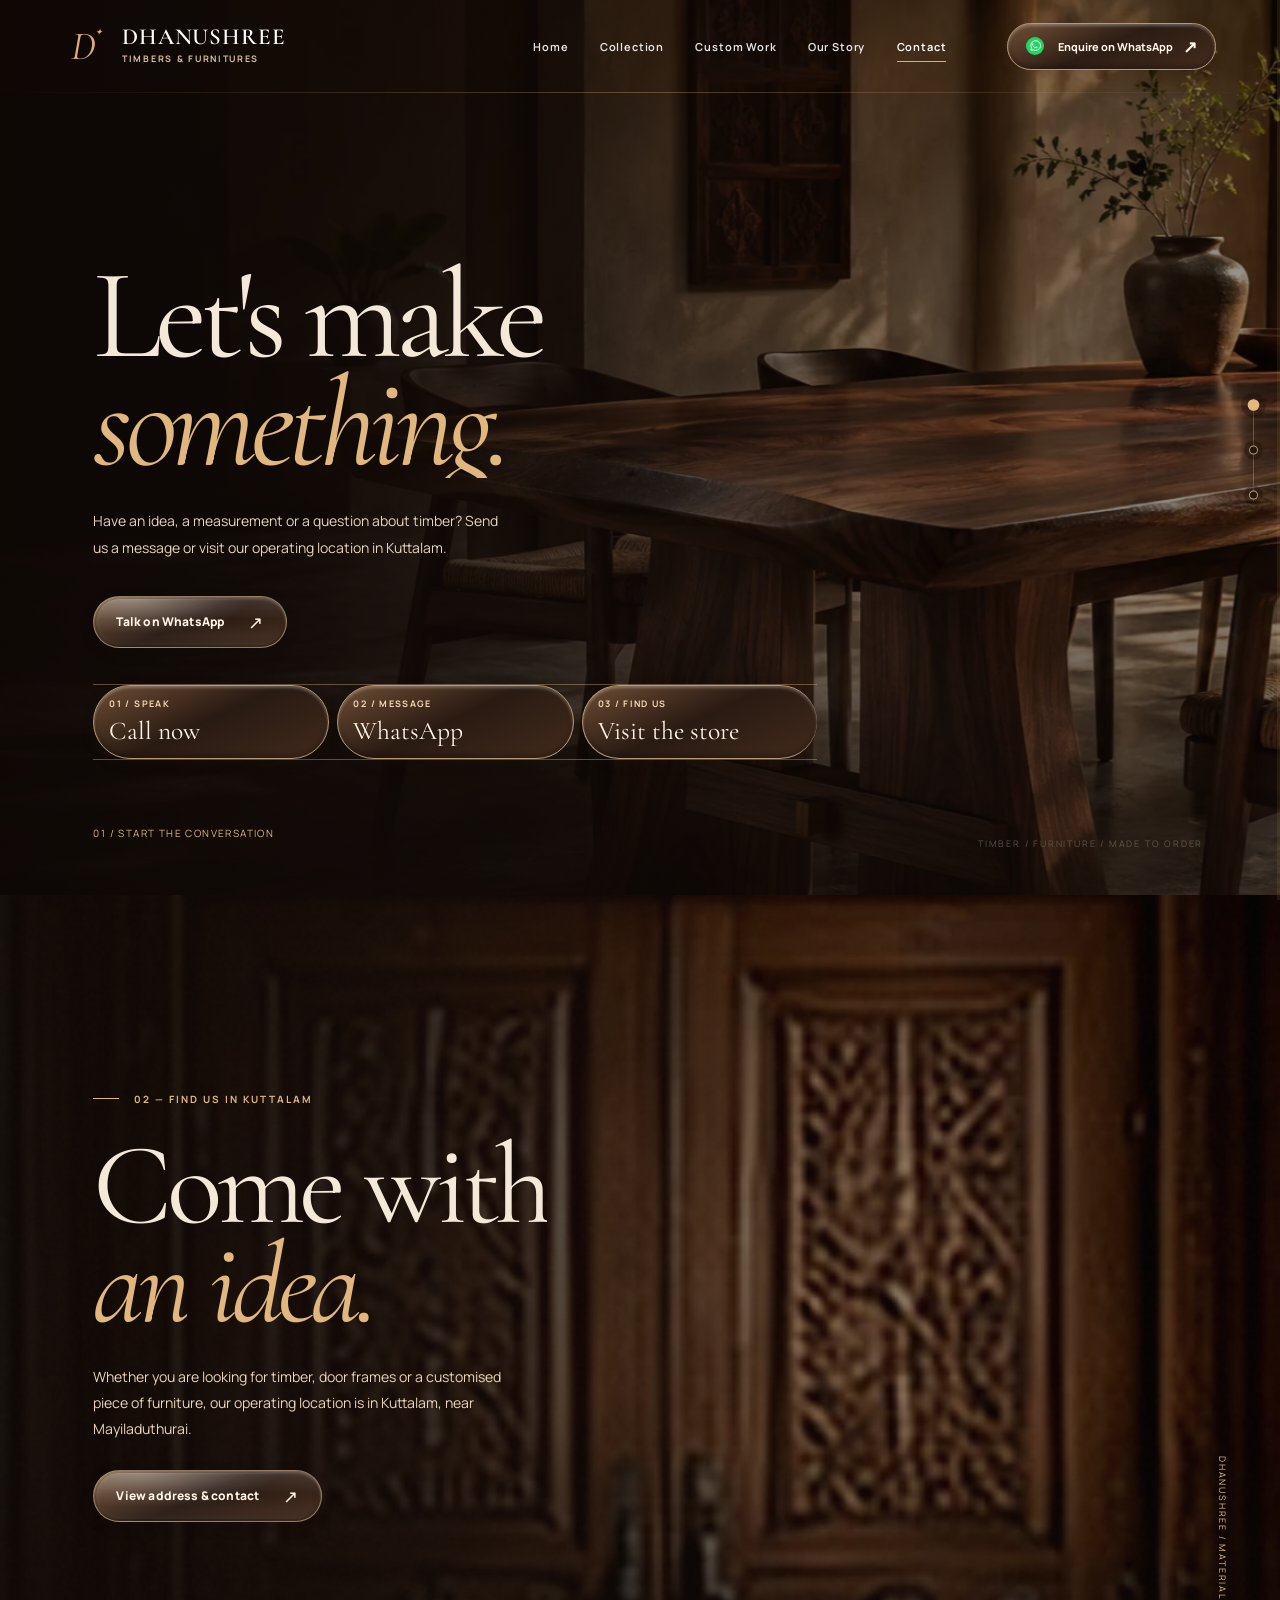
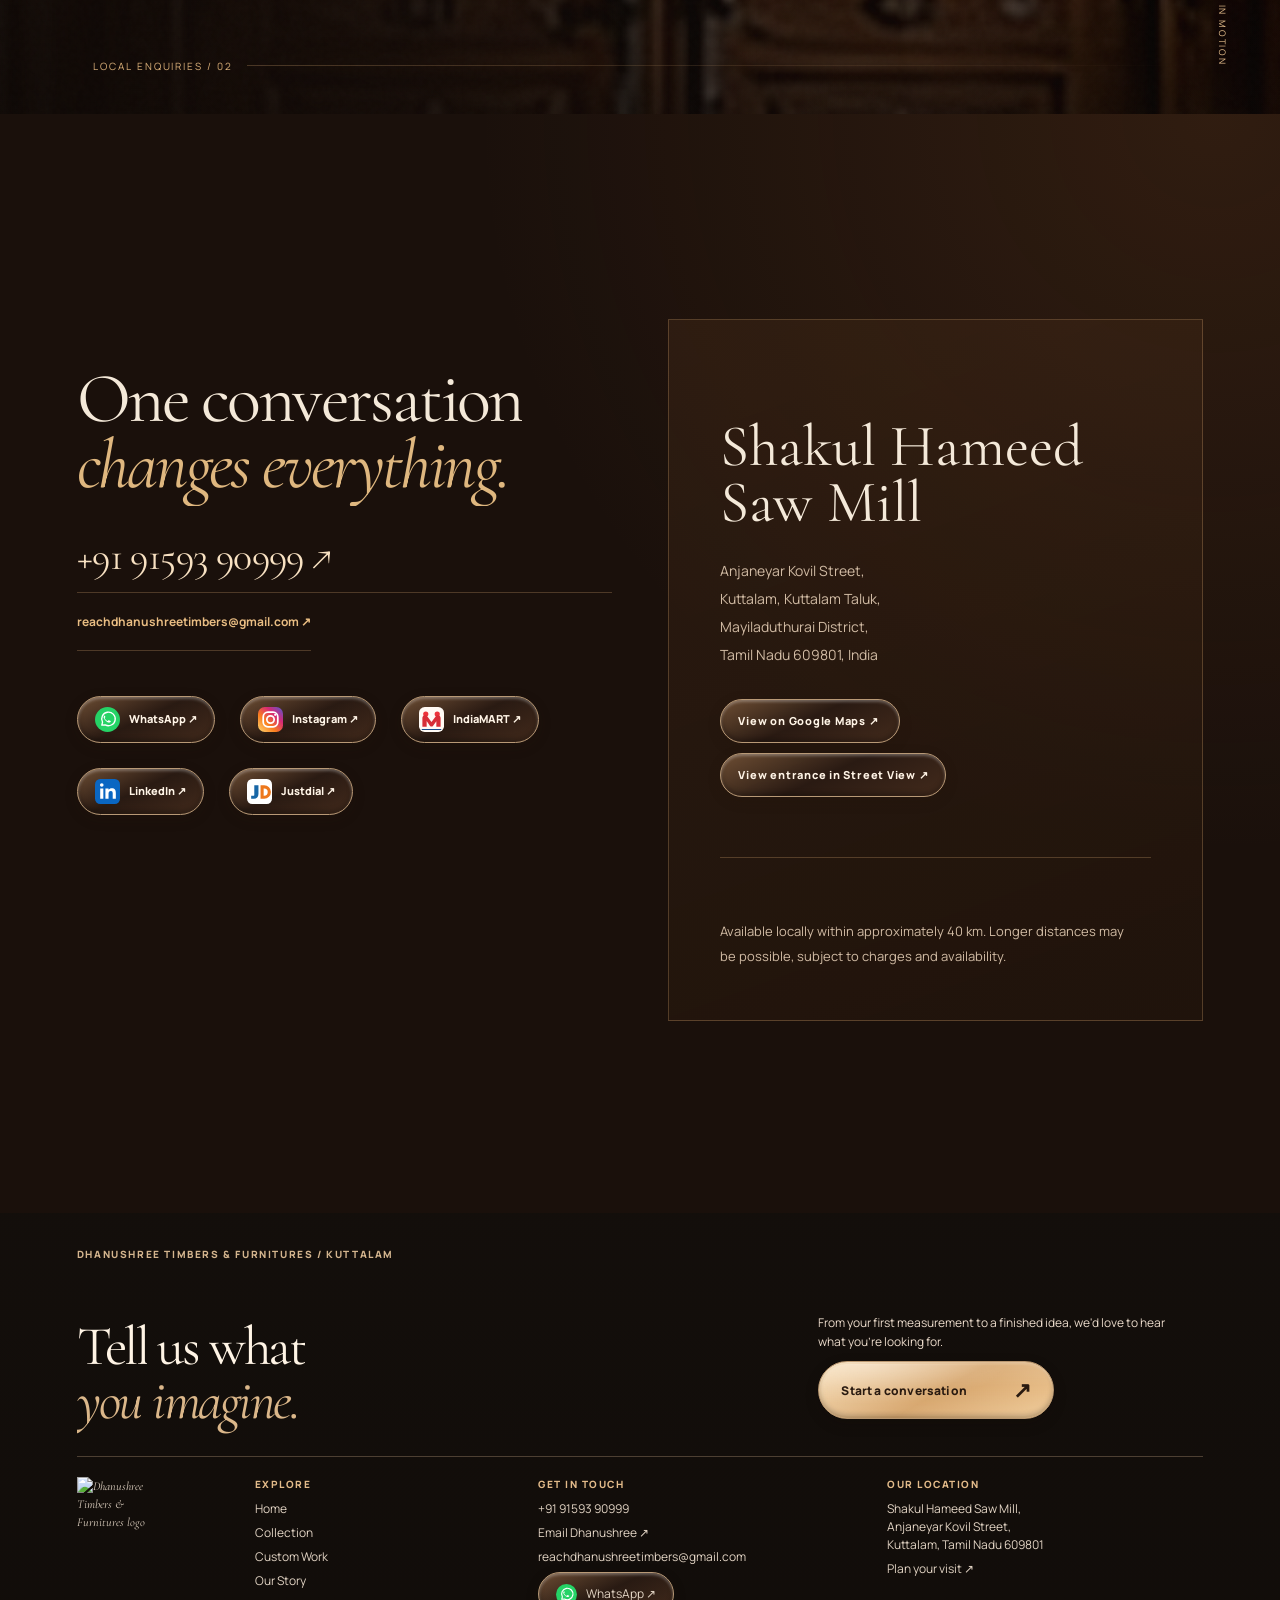
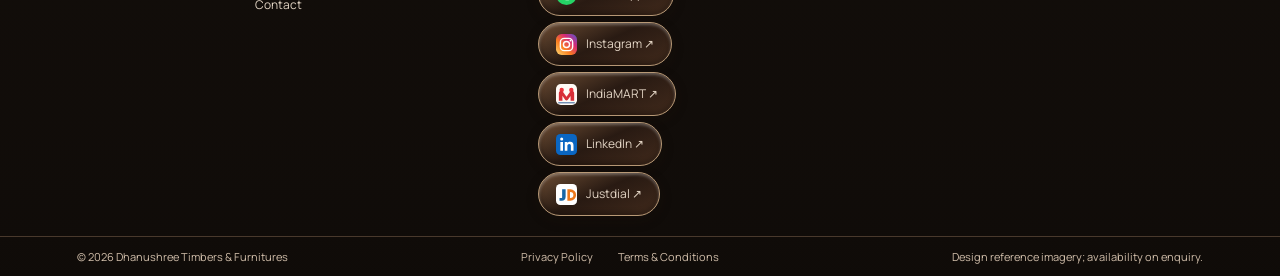
==== commit ece59237: "Add LinkedIn and Justdial profiles across footer, contact page and business schema" ====
--- a/contact.html
+++ b/contact.html
@@ -1,5 +1,5 @@
 <!DOCTYPE html>
-<html lang="en-IN"><head><meta charset="utf-8"/><meta content="width=device-width,initial-scale=1" name="viewport"/><meta content="#1b120e" name="theme-color"/><link as="image" href="assets/hero-room.webp" rel="preload"/><link href="https://fonts.googleapis.com" rel="preconnect"/><link crossorigin="" href="https://fonts.gstatic.com" rel="preconnect"/><link href="https://fonts.googleapis.com/css2?family=Cormorant+Garamond:ital,wght@0,400;0,500;0,600;1,400;1,500&amp;family=Manrope:wght@400;500;600;700;800&amp;display=swap" rel="stylesheet"/><link href="assets/site.css" rel="stylesheet"/><script type="application/ld+json">{"@context":"https://schema.org","@type":"FurnitureStore","@id":"https://dhanushreetimbers.in/#business","name":"Dhanushree Timbers & Furnitures","alternateName":"Dhanushree Timbers","url":"https://dhanushreetimbers.in/","telephone":"+919159390999","email":"reachdhanushreetimbers@gmail.com","description":"Timber, cut wood, wooden pallets, doors, frames and customised furniture in Kuttalam, Mayiladuthurai district, Tamil Nadu. Product availability and quotations on enquiry.","address":{"@type":"PostalAddress","streetAddress":"Shakul Hameed Saw Mill, Anjaneyar Kovil Street","addressLocality":"Kuttalam","addressRegion":"Tamil Nadu","postalCode":"609801","addressCountry":"IN"},"geo":{"@type":"GeoCoordinates","latitude":11.0784645,"longitude":79.5608324},"hasMap":"https://www.google.com/maps/search/?api=1&query=11.0784645%2C79.5608324","areaServed":{"@type":"GeoCircle","geoMidpoint":{"@type":"GeoCoordinates","latitude":11.0784645,"longitude":79.5608324},"geoRadius":40000},"sameAs":["https://www.instagram.com/dhanushree_timbers/","https://www.indiamart.com/dhanusree-timbers/"],"logo":"https://dhanushreetimbers.in/assets/dhanushree-icon.webp","hasOfferCatalog":{"@type":"OfferCatalog","@id":"https://dhanushreetimbers.in/store.html#catalogue","name":"Selected timber and furniture catalogue","url":"https://dhanushreetimbers.in/store.html#products","itemListElement":[{"@type":"Offer","itemOffered":{"@type":"Product","@id":"https://dhanushreetimbers.in/store.html#product-1","name":"Custom Wooden Beds"}},{"@type":"Offer","itemOffered":{"@type":"Product","@id":"https://dhanushreetimbers.in/store.html#product-2","name":"Dining Tables"}},{"@type":"Offer","itemOffered":{"@type":"Product","@id":"https://dhanushreetimbers.in/store.html#product-3","name":"Wardrobes"}},{"@type":"Offer","itemOffered":{"@type":"Product","@id":"https://dhanushreetimbers.in/store.html#product-4","name":"Wooden Doors"}},{"@type":"Offer","itemOffered":{"@type":"Product","@id":"https://dhanushreetimbers.in/store.html#product-5","name":"Door & Window Frames"}},{"@type":"Offer","itemOffered":{"@type":"Product","@id":"https://dhanushreetimbers.in/store.html#product-6","name":"Sofas & Seating"}},{"@type":"Offer","itemOffered":{"@type":"Product","@id":"https://dhanushreetimbers.in/store.html#product-7","name":"TV Units"}},{"@type":"Offer","itemOffered":{"@type":"Product","@id":"https://dhanushreetimbers.in/store.html#product-8","name":"Pooja Units"}},{"@type":"Offer","itemOffered":{"@type":"Product","@id":"https://dhanushreetimbers.in/store.html#product-9","name":"Study Tables"}},{"@type":"Offer","itemOffered":{"@type":"Product","@id":"https://dhanushreetimbers.in/store.html#product-10","name":"Office Desks"}},{"@type":"Offer","itemOffered":{"@type":"Product","@id":"https://dhanushreetimbers.in/store.html#product-11","name":"Bookshelves"}},{"@type":"Offer","itemOffered":{"@type":"Product","@id":"https://dhanushreetimbers.in/store.html#product-12","name":"Coffee Tables"}},{"@type":"Offer","itemOffered":{"@type":"Product","@id":"https://dhanushreetimbers.in/store.html#product-13","name":"Kitchen Cabinets"}},{"@type":"Offer","itemOffered":{"@type":"Product","@id":"https://dhanushreetimbers.in/store.html#product-14","name":"Dressing Tables"}},{"@type":"Offer","itemOffered":{"@type":"Product","@id":"https://dhanushreetimbers.in/store.html#product-15","name":"Wooden Swings"}},{"@type":"Offer","itemOffered":{"@type":"Product","@id":"https://dhanushreetimbers.in/store.html#product-16","name":"Garden Benches"}},{"@type":"Offer","itemOffered":{"@type":"Product","@id":"https://dhanushreetimbers.in/store.html#product-17","name":"Wall Panels"}},{"@type":"Offer","itemOffered":{"@type":"Product","@id":"https://dhanushreetimbers.in/store.html#product-18","name":"Wooden Pallets & Cut Timber"}}]}}</script><link href="assets/figma-motion.css" rel="stylesheet"/><link href="assets/cinematic-site.css" rel="stylesheet"/><link href="assets/motion-studio.css" rel="stylesheet"/><link rel="stylesheet" href="assets/social-links.css"><title>Contact Dhanushree Timbers | Kuttalam, Mayiladuthurai</title>
+<html lang="en-IN"><head><meta charset="utf-8"/><meta content="width=device-width,initial-scale=1" name="viewport"/><meta content="#1b120e" name="theme-color"/><link as="image" href="assets/hero-room.webp" rel="preload"/><link href="https://fonts.googleapis.com" rel="preconnect"/><link crossorigin="" href="https://fonts.gstatic.com" rel="preconnect"/><link href="https://fonts.googleapis.com/css2?family=Cormorant+Garamond:ital,wght@0,400;0,500;0,600;1,400;1,500&amp;family=Manrope:wght@400;500;600;700;800&amp;display=swap" rel="stylesheet"/><link href="assets/site.css" rel="stylesheet"/><script type="application/ld+json">{"@context":"https://schema.org","@type":"FurnitureStore","@id":"https://dhanushreetimbers.in/#business","name":"Dhanushree Timbers & Furnitures","alternateName":"Dhanushree Timbers","url":"https://dhanushreetimbers.in/","telephone":"+919159390999","email":"reachdhanushreetimbers@gmail.com","description":"Timber, cut wood, wooden pallets, doors, frames and customised furniture in Kuttalam, Mayiladuthurai district, Tamil Nadu. Product availability and quotations on enquiry.","address":{"@type":"PostalAddress","streetAddress":"Shakul Hameed Saw Mill, Anjaneyar Kovil Street","addressLocality":"Kuttalam","addressRegion":"Tamil Nadu","postalCode":"609801","addressCountry":"IN"},"geo":{"@type":"GeoCoordinates","latitude":11.0784645,"longitude":79.5608324},"hasMap":"https://www.google.com/maps/search/?api=1&query=11.0784645%2C79.5608324","areaServed":{"@type":"GeoCircle","geoMidpoint":{"@type":"GeoCoordinates","latitude":11.0784645,"longitude":79.5608324},"geoRadius":40000},"sameAs":["https://www.instagram.com/dhanushree_timbers/","https://www.indiamart.com/dhanusree-timbers/","https://www.linkedin.com/company/dhanushree-timbers-furnitures/about/","https://www.justdial.com/Mayiladuthurai/Dhanusree-Timbers-Malliyam/9999P4364-4364-230119051617-A9C5_BZDET"],"logo":"https://dhanushreetimbers.in/assets/dhanushree-icon.webp","hasOfferCatalog":{"@type":"OfferCatalog","@id":"https://dhanushreetimbers.in/store.html#catalogue","name":"Selected timber and furniture catalogue","url":"https://dhanushreetimbers.in/store.html#products","itemListElement":[{"@type":"Offer","itemOffered":{"@type":"Product","@id":"https://dhanushreetimbers.in/store.html#product-1","name":"Custom Wooden Beds"}},{"@type":"Offer","itemOffered":{"@type":"Product","@id":"https://dhanushreetimbers.in/store.html#product-2","name":"Dining Tables"}},{"@type":"Offer","itemOffered":{"@type":"Product","@id":"https://dhanushreetimbers.in/store.html#product-3","name":"Wardrobes"}},{"@type":"Offer","itemOffered":{"@type":"Product","@id":"https://dhanushreetimbers.in/store.html#product-4","name":"Wooden Doors"}},{"@type":"Offer","itemOffered":{"@type":"Product","@id":"https://dhanushreetimbers.in/store.html#product-5","name":"Door & Window Frames"}},{"@type":"Offer","itemOffered":{"@type":"Product","@id":"https://dhanushreetimbers.in/store.html#product-6","name":"Sofas & Seating"}},{"@type":"Offer","itemOffered":{"@type":"Product","@id":"https://dhanushreetimbers.in/store.html#product-7","name":"TV Units"}},{"@type":"Offer","itemOffered":{"@type":"Product","@id":"https://dhanushreetimbers.in/store.html#product-8","name":"Pooja Units"}},{"@type":"Offer","itemOffered":{"@type":"Product","@id":"https://dhanushreetimbers.in/store.html#product-9","name":"Study Tables"}},{"@type":"Offer","itemOffered":{"@type":"Product","@id":"https://dhanushreetimbers.in/store.html#product-10","name":"Office Desks"}},{"@type":"Offer","itemOffered":{"@type":"Product","@id":"https://dhanushreetimbers.in/store.html#product-11","name":"Bookshelves"}},{"@type":"Offer","itemOffered":{"@type":"Product","@id":"https://dhanushreetimbers.in/store.html#product-12","name":"Coffee Tables"}},{"@type":"Offer","itemOffered":{"@type":"Product","@id":"https://dhanushreetimbers.in/store.html#product-13","name":"Kitchen Cabinets"}},{"@type":"Offer","itemOffered":{"@type":"Product","@id":"https://dhanushreetimbers.in/store.html#product-14","name":"Dressing Tables"}},{"@type":"Offer","itemOffered":{"@type":"Product","@id":"https://dhanushreetimbers.in/store.html#product-15","name":"Wooden Swings"}},{"@type":"Offer","itemOffered":{"@type":"Product","@id":"https://dhanushreetimbers.in/store.html#product-16","name":"Garden Benches"}},{"@type":"Offer","itemOffered":{"@type":"Product","@id":"https://dhanushreetimbers.in/store.html#product-17","name":"Wall Panels"}},{"@type":"Offer","itemOffered":{"@type":"Product","@id":"https://dhanushreetimbers.in/store.html#product-18","name":"Wooden Pallets & Cut Timber"}}]}}</script><link href="assets/figma-motion.css" rel="stylesheet"/><link href="assets/cinematic-site.css" rel="stylesheet"/><link href="assets/motion-studio.css" rel="stylesheet"/><link rel="stylesheet" href="assets/social-links.css"><title>Contact Dhanushree Timbers | Kuttalam, Mayiladuthurai</title>
 <meta name="description" content="Visit Dhanushree Timbers on Anjaneyar Kovil Street, Kuttalam, Tamil Nadu 609801. Call or WhatsApp +91 91593 90999 for timber and furniture enquiries.">
 <meta name="robots" content="index, follow, max-image-preview:large">
 <link rel="icon" type="image/png" sizes="32x32" href="/assets/favicon-32.png?v=2">
@@ -37,4 +37,4 @@
 <span aria-hidden="true" class="cine-film-side">DHANUSHREE / MATERIAL IN MOTION</span>
 <span aria-hidden="true" class="cine-film-floor">LOCAL ENQUIRIES / 02</span>
 </section>
-<section class="contact-details section-pad" id="visit"><div class="section-topline"><span>WAYS TO CONNECT</span><span>KUTTALAM, TAMIL NADU</span></div><div class="contact-columns"><div class="contact-info" data-reveal=""><span class="eyebrow dark">01 / SPEAK TO US</span><h2>One conversation<br/><em>changes everything.</em></h2><a class="huge-contact" href="tel:+919159390999">+91 91593 90999 ↗</a><a class="contact-email" href="mailto:reachdhanushreetimbers@gmail.com">reachdhanushreetimbers@gmail.com ↗</a><div class="contact-links"><a class="platform-link" href="https://wa.me/919159390999?text=Hello%20Dhanushree%20Timbers%2C%20I%20would%20like%20to%20enquire%20about%20your%20products." rel="noopener noreferrer" target="_blank"><img class="platform-icon platform-icon--whatsapp" src="assets/whatsapp-icon.svg" alt="" aria-hidden="true" width="22" height="22">WhatsApp ↗</a><a class="platform-link" href="https://instagram.com/dhanushree_timbers" rel="noopener noreferrer" target="_blank"><img class="platform-icon platform-icon--instagram" src="assets/instagram-icon.svg" alt="" aria-hidden="true" width="22" height="22">Instagram ↗</a><a class="platform-link" href="https://www.indiamart.com/dhanusree-timbers/" rel="noopener noreferrer" target="_blank"><img class="platform-icon platform-icon--indiamart" src="assets/indiamart-icon.svg" alt="" aria-hidden="true" width="22" height="22">IndiaMART ↗</a></div></div><div class="contact-address" data-reveal=""><span class="eyebrow dark">02 / VISIT OUR OPERATING LOCATION</span><h3>Shakul Hameed<br/>Saw Mill</h3><p>Anjaneyar Kovil Street,<br/>Kuttalam, Kuttalam Taluk,<br/>Mayiladuthurai District,<br/>Tamil Nadu 609801, India</p><a class="under-link" href="https://www.google.com/maps/search/?api=1&amp;query=11.0784645%2C79.5608324" rel="noopener noreferrer" target="_blank">View on Google Maps ↗</a><br><a class="under-link" href="https://www.google.com/maps/@11.0784645,79.5608324,33a,75y,257.86h,95.4t/data=!3m7!1e1!3m5!1sI2H_7K1X4tXoTIHZI_X9XQ!2e0!6shttps:%2F%2Fstreetviewpixels-pa.clients6.google.com%2Fv1%2Fthumbnail%3Fcb_client%3Dmaps_sv.tactile%26w%3D900%26h%3D600%26pitch%3D-5.401771947566544%26panoid%3DI2H_7K1X4tXoTIHZI_X9XQ%26yaw%3D257.85919086944506!7i13312!8i6656?entry=ttu" rel="noopener noreferrer" target="_blank">View entrance in Street View ↗</a><div class="delivery-note"><span class="eyebrow dark">DELIVERY</span><p>Available locally within approximately 40 km. Longer distances may be possible, subject to charges and availability.</p></div></div></div></section></main><footer class="footer"><div class="footer-grain"></div><div class="footer-main"><p class="eyebrow">Dhanushree Timbers &amp; Furnitures <span> / </span> Kuttalam</p><div class="footer-flex"><h2>Tell us what<br/><em>you imagine.</em></h2><div class="footer-side"><p>From your first measurement to a finished idea, we'd love to hear what you're looking for.</p><a class="round-cta" href="https://wa.me/919159390999?text=Hello%20Dhanushree%20Timbers%2C%20I%20would%20like%20to%20enquire%20about%20your%20products." rel="noopener noreferrer" target="_blank">Start a conversation <span>↗</span></a></div></div><div class="footer-columns"><div class="footer-brand"><a class="footer-logo" href="index.html" aria-label="Dhanushree Timbers &amp; Furnitures home"><img src="https://dhanushreetimbers.in/assets/dhanushree-icon.webp" alt="Dhanushree Timbers &amp; Furnitures logo" width="76" height="76" loading="lazy"></a></div><div><span class="mini-head">Explore</span><a href="index.html">Home</a><a href="store.html">Collection</a><a href="custom-work.html">Custom Work</a><a href="our-story.html">Our Story</a><a href="contact.html">Contact</a></div><div><span class="mini-head">Get in touch</span><a href="tel:+919159390999">+91 91593 90999</a><a href="https://mail.google.com/mail/?view=cm&amp;fs=1&amp;to=reachdhanushreetimbers%40gmail.com" target="_blank" rel="noopener noreferrer">Email Dhanushree ↗</a><a href="mailto:reachdhanushreetimbers@gmail.com" class="footer-email-address">reachdhanushreetimbers@gmail.com</a><a class="platform-link" href="https://wa.me/919159390999" target="_blank" rel="noopener noreferrer"><img class="platform-icon platform-icon--whatsapp" src="assets/whatsapp-icon.svg" alt="" aria-hidden="true" width="22" height="22">WhatsApp ↗</a><a class="platform-link" href="https://instagram.com/dhanushree_timbers" rel="noopener noreferrer" target="_blank"><img class="platform-icon platform-icon--instagram" src="assets/instagram-icon.svg" alt="" aria-hidden="true" width="22" height="22">Instagram ↗</a><a class="platform-link" href="https://www.indiamart.com/dhanusree-timbers/" rel="noopener noreferrer" target="_blank"><img class="platform-icon platform-icon--indiamart" src="assets/indiamart-icon.svg" alt="" aria-hidden="true" width="22" height="22">IndiaMART ↗</a></div><div><span class="mini-head">Our location</span><p>Shakul Hameed Saw Mill,<br/>Anjaneyar Kovil Street,<br/>Kuttalam, Tamil Nadu 609801</p><a href="contact.html#visit">Plan your visit ↗</a></div></div></div><div class="footer-bottom"><span>© <span data-year="">2026</span> Dhanushree Timbers &amp; Furnitures</span><div><a href="privacy-policy.html">Privacy Policy</a><a href="terms-and-conditions.html">Terms &amp; Conditions</a></div><span>Design reference imagery; availability on enquiry.</span></div></footer><script defer="" src="assets/site.js"></script><script defer="" src="assets/figma-motion.js"></script><script defer="" src="assets/cinematic-site.js"></script><script defer="" src="assets/motion-studio.js"></script><script type="module" src="assets/framer-motion.js"></script></body></html>+<section class="contact-details section-pad" id="visit"><div class="section-topline"><span>WAYS TO CONNECT</span><span>KUTTALAM, TAMIL NADU</span></div><div class="contact-columns"><div class="contact-info" data-reveal=""><span class="eyebrow dark">01 / SPEAK TO US</span><h2>One conversation<br/><em>changes everything.</em></h2><a class="huge-contact" href="tel:+919159390999">+91 91593 90999 ↗</a><a class="contact-email" href="mailto:reachdhanushreetimbers@gmail.com">reachdhanushreetimbers@gmail.com ↗</a><div class="contact-links"><a class="platform-link" href="https://wa.me/919159390999?text=Hello%20Dhanushree%20Timbers%2C%20I%20would%20like%20to%20enquire%20about%20your%20products." rel="noopener noreferrer" target="_blank"><img class="platform-icon platform-icon--whatsapp" src="assets/whatsapp-icon.svg" alt="" aria-hidden="true" width="22" height="22">WhatsApp ↗</a><a class="platform-link" href="https://instagram.com/dhanushree_timbers" rel="noopener noreferrer" target="_blank"><img class="platform-icon platform-icon--instagram" src="assets/instagram-icon.svg" alt="" aria-hidden="true" width="22" height="22">Instagram ↗</a><a class="platform-link" href="https://www.indiamart.com/dhanusree-timbers/" rel="noopener noreferrer" target="_blank"><img class="platform-icon platform-icon--indiamart" src="assets/indiamart-icon.svg" alt="" aria-hidden="true" width="22" height="22">IndiaMART ↗</a><a class="platform-link" href="https://www.linkedin.com/company/dhanushree-timbers-furnitures/about/" target="_blank" rel="noopener noreferrer"><img class="platform-icon platform-icon--linkedin" src="assets/linkedin-icon.svg" alt="" aria-hidden="true" width="22" height="22" loading="lazy">LinkedIn ↗</a><a class="platform-link" href="https://www.justdial.com/Mayiladuthurai/Dhanusree-Timbers-Malliyam/9999P4364-4364-230119051617-A9C5_BZDET" target="_blank" rel="noopener noreferrer"><img class="platform-icon platform-icon--justdial" src="assets/justdial-icon.svg" alt="" aria-hidden="true" width="22" height="22" loading="lazy">Justdial ↗</a></div></div><div class="contact-address" data-reveal=""><span class="eyebrow dark">02 / VISIT OUR OPERATING LOCATION</span><h3>Shakul Hameed<br/>Saw Mill</h3><p>Anjaneyar Kovil Street,<br/>Kuttalam, Kuttalam Taluk,<br/>Mayiladuthurai District,<br/>Tamil Nadu 609801, India</p><a class="under-link" href="https://www.google.com/maps/search/?api=1&amp;query=11.0784645%2C79.5608324" rel="noopener noreferrer" target="_blank">View on Google Maps ↗</a><br><a class="under-link" href="https://www.google.com/maps/@11.0784645,79.5608324,33a,75y,257.86h,95.4t/data=!3m7!1e1!3m5!1sI2H_7K1X4tXoTIHZI_X9XQ!2e0!6shttps:%2F%2Fstreetviewpixels-pa.clients6.google.com%2Fv1%2Fthumbnail%3Fcb_client%3Dmaps_sv.tactile%26w%3D900%26h%3D600%26pitch%3D-5.401771947566544%26panoid%3DI2H_7K1X4tXoTIHZI_X9XQ%26yaw%3D257.85919086944506!7i13312!8i6656?entry=ttu" rel="noopener noreferrer" target="_blank">View entrance in Street View ↗</a><div class="delivery-note"><span class="eyebrow dark">DELIVERY</span><p>Available locally within approximately 40 km. Longer distances may be possible, subject to charges and availability.</p></div></div></div></section></main><footer class="footer"><div class="footer-grain"></div><div class="footer-main"><p class="eyebrow">Dhanushree Timbers &amp; Furnitures <span> / </span> Kuttalam</p><div class="footer-flex"><h2>Tell us what<br/><em>you imagine.</em></h2><div class="footer-side"><p>From your first measurement to a finished idea, we'd love to hear what you're looking for.</p><a class="round-cta" href="https://wa.me/919159390999?text=Hello%20Dhanushree%20Timbers%2C%20I%20would%20like%20to%20enquire%20about%20your%20products." rel="noopener noreferrer" target="_blank">Start a conversation <span>↗</span></a></div></div><div class="footer-columns"><div class="footer-brand"><a class="footer-logo" href="index.html" aria-label="Dhanushree Timbers &amp; Furnitures home"><img src="https://dhanushreetimbers.in/assets/dhanushree-icon.webp" alt="Dhanushree Timbers &amp; Furnitures logo" width="76" height="76" loading="lazy"></a></div><div><span class="mini-head">Explore</span><a href="index.html">Home</a><a href="store.html">Collection</a><a href="custom-work.html">Custom Work</a><a href="our-story.html">Our Story</a><a href="contact.html">Contact</a></div><div><span class="mini-head">Get in touch</span><a href="tel:+919159390999">+91 91593 90999</a><a href="https://mail.google.com/mail/?view=cm&amp;fs=1&amp;to=reachdhanushreetimbers%40gmail.com" target="_blank" rel="noopener noreferrer">Email Dhanushree ↗</a><a href="mailto:reachdhanushreetimbers@gmail.com" class="footer-email-address">reachdhanushreetimbers@gmail.com</a><a class="platform-link" href="https://wa.me/919159390999" target="_blank" rel="noopener noreferrer"><img class="platform-icon platform-icon--whatsapp" src="assets/whatsapp-icon.svg" alt="" aria-hidden="true" width="22" height="22">WhatsApp ↗</a><a class="platform-link" href="https://instagram.com/dhanushree_timbers" rel="noopener noreferrer" target="_blank"><img class="platform-icon platform-icon--instagram" src="assets/instagram-icon.svg" alt="" aria-hidden="true" width="22" height="22">Instagram ↗</a><a class="platform-link" href="https://www.indiamart.com/dhanusree-timbers/" rel="noopener noreferrer" target="_blank"><img class="platform-icon platform-icon--indiamart" src="assets/indiamart-icon.svg" alt="" aria-hidden="true" width="22" height="22">IndiaMART ↗</a><a class="platform-link" href="https://www.linkedin.com/company/dhanushree-timbers-furnitures/about/" target="_blank" rel="noopener noreferrer"><img class="platform-icon platform-icon--linkedin" src="assets/linkedin-icon.svg" alt="" aria-hidden="true" width="22" height="22" loading="lazy">LinkedIn ↗</a><a class="platform-link" href="https://www.justdial.com/Mayiladuthurai/Dhanusree-Timbers-Malliyam/9999P4364-4364-230119051617-A9C5_BZDET" target="_blank" rel="noopener noreferrer"><img class="platform-icon platform-icon--justdial" src="assets/justdial-icon.svg" alt="" aria-hidden="true" width="22" height="22" loading="lazy">Justdial ↗</a></div><div><span class="mini-head">Our location</span><p>Shakul Hameed Saw Mill,<br/>Anjaneyar Kovil Street,<br/>Kuttalam, Tamil Nadu 609801</p><a href="contact.html#visit">Plan your visit ↗</a></div></div></div><div class="footer-bottom"><span>© <span data-year="">2026</span> Dhanushree Timbers &amp; Furnitures</span><div><a href="privacy-policy.html">Privacy Policy</a><a href="terms-and-conditions.html">Terms &amp; Conditions</a></div><span>Design reference imagery; availability on enquiry.</span></div></footer><script defer="" src="assets/site.js"></script><script defer="" src="assets/figma-motion.js"></script><script defer="" src="assets/cinematic-site.js"></script><script defer="" src="assets/motion-studio.js"></script><script type="module" src="assets/framer-motion.js"></script></body></html>
--- a/assets/cinematic-site.css
+++ b/assets/cinematic-site.css
@@ -48,7 +48,7 @@
 .inside-content h1 em{color:var(--cs-gold)}
 .inside-content>p{color:#e7d9c7;max-width:490px}
 .inside-index{color:#e5bd84;bottom:55px;right:clamp(24px,6vw,92px);letter-spacing:.2em}
-.store-hero .inside-photo{background-image:url('hero-dining.webp')!important;background-position:center 48%}
+.store-hero .inside-photo{background-position:center 48%}
 .custom-hero .inside-photo{background-position:center 42%}
 .about-hero .inside-photo{background-image:url('hero-workshop.webp')!important;background-position:center 55%}
 
@@ -266,7 +266,7 @@
 
 /* High-resolution photographic sources first; small packaged WebP images remain
    offline fallbacks. Neither is presented as verified workshop/product imagery. */
-.store-hero .inside-photo {background-image:url('https://images.pexels.com/photos/7027772/pexels-photo-7027772.jpeg?auto=compress&cs=tinysrgb&w=1800'),url('hero-dining.webp')!important}
+.store-hero .inside-photo {}
 .custom-hero .inside-photo{background-image:url('https://images.pexels.com/photos/6790071/pexels-photo-6790071.jpeg?auto=compress&cs=tinysrgb&w=1800'),url('hero-workshop.webp')!important}
 .about-hero .inside-photo{background-image:url('https://images.pexels.com/photos/12278574/pexels-photo-12278574.jpeg?auto=compress&cs=tinysrgb&w=1800'),url('hero-workshop.webp')!important}
 .legal-hero{background-image:linear-gradient(90deg,rgba(18,10,6,.95),rgba(18,10,6,.6)),url('https://images.pexels.com/photos/10099331/pexels-photo-10099331.jpeg?auto=compress&cs=tinysrgb&w=1800'),url('hero-doors.webp')}
--- a/assets/motion-studio.css
+++ b/assets/motion-studio.css
@@ -184,3 +184,66 @@
 }
 /* FAQ text must remain fully legible even before intersection observers run. */
 html.ms-motion .local-faq .ms-kinetic .ms-word-inner{opacity:1!important;filter:none!important;transform:none!important;transition:none!important;color:inherit!important}
+
+
+/* Liquid glass — site-wide controls, except the homepage's shiny hero CTAs.
+   CSS adaptation for the static website; opaque fallback protects legibility. */
+:root{--lg-dark:linear-gradient(155deg,rgba(116,83,56,.93),rgba(42,27,19,.97) 48%,rgba(68,44,29,.96));--lg-light:linear-gradient(155deg,rgba(255,250,239,.98),rgba(229,207,178,.96) 52%,rgba(249,231,205,.97));--lg-gold:linear-gradient(150deg,#f9e0ba,#d7a66d 52%,#f0ca97)}
+body :is(.btn-gold,.btn-outline,.btn-dark,.round-cta,.ms-theatre-cta,.filters button,.collection-arrows button,.ms-theatre-controls button,.menu-toggle,.fm-story-step,.ms-studio-options button,[data-film-toggle]):not(.cinema-hero .hero-buttons>a){
+  --lg-fill:var(--lg-dark);--lg-ink:#fff4e6;--lg-rim:rgba(248,219,182,.48);
+  color:var(--lg-ink);background:var(--lg-fill);border:1px solid var(--lg-rim);
+  border-radius:999px;box-shadow:inset 0 2px 2px rgba(255,255,255,.28),inset 0 -3px 5px rgba(0,0,0,.22),inset 2px 0 7px rgba(255,235,201,.12),0 5px 14px rgba(22,13,7,.19);
+  backdrop-filter:blur(14px) saturate(145%);-webkit-backdrop-filter:blur(14px) saturate(145%);
+  transition:box-shadow .28s ease,filter .28s ease,scale .22s ease,border-color .28s ease;
+}
+body :is(.btn-gold,.footer .round-cta,.collection-arrows button):not(.cinema-hero .hero-buttons>a){--lg-fill:var(--lg-light);--lg-ink:#291a10;--lg-rim:#b99770}
+body :is(.btn-gold,.footer .round-cta):not(.cinema-hero .hero-buttons>a){--lg-fill:var(--lg-gold)}
+body :is(.btn-gold,.btn-outline,.btn-dark,.round-cta,.ms-theatre-cta):not(.cinema-hero .hero-buttons>a){position:relative;isolation:isolate;overflow:hidden;min-height:48px;padding:13px 22px}
+body :is(.btn-gold,.btn-outline,.btn-dark,.round-cta,.ms-theatre-cta):not(.cinema-hero .hero-buttons>a)::after{
+  content:"";position:absolute;inset:2px;left:2px;width:auto;z-index:-1;border-radius:inherit;transform:none;pointer-events:none;
+  background:radial-gradient(ellipse at 20% 0%,rgba(255,255,255,.35),transparent 54%),linear-gradient(180deg,rgba(255,255,255,.12),transparent 45%,rgba(255,255,255,.06));
+  opacity:.9;transition:opacity .3s ease;
+}
+body :is(.btn-gold,.btn-outline,.btn-dark,.round-cta,.ms-theatre-cta,.filters button,.collection-arrows button,.ms-theatre-controls button,.menu-toggle,.fm-story-step,.ms-studio-options button,[data-film-toggle]):not(.cinema-hero .hero-buttons>a):hover{filter:brightness(1.07);box-shadow:inset 0 2px 4px rgba(255,255,255,.45),inset 0 -3px 5px rgba(0,0,0,.22),0 6px 18px rgba(31,18,9,.28);scale:1.025}
+body :is(.btn-gold,.btn-outline,.btn-dark,.round-cta,.ms-theatre-cta,.filters button,.collection-arrows button,.ms-theatre-controls button,.menu-toggle,.fm-story-step,.ms-studio-options button,[data-film-toggle]):not(.cinema-hero .hero-buttons>a):active{scale:.97}
+body :is(.filters button[aria-pressed=true],.fm-story-step.is-active,.ms-studio-options button[aria-pressed=true]){--lg-fill:var(--lg-gold);--lg-ink:#291a10;--lg-rim:#f1d5ad}
+body .fm-story-step.is-active span,body .ms-studio-options button[aria-pressed=true] small{color:#56371f}
+body .fm-story-steps,body .ms-studio-options{gap:8px}
+body .fm-story-step,body .ms-studio-options button{padding:12px 16px}
+body .ms-studio-options button small,body .fm-story-step span{color:#f6d7b4}
+body :is(.btn-gold,.btn-outline,.btn-dark,.round-cta,.ms-theatre-cta,.filters button,.collection-arrows button,.ms-theatre-controls button,.menu-toggle,.fm-story-step,.ms-studio-options button,[data-film-toggle]):not(.cinema-hero .hero-buttons>a):focus-visible{outline:2px solid #fff4e6;outline-offset:3px;box-shadow:0 0 0 6px #53351f}
+body button:disabled{cursor:not-allowed;filter:none;scale:1}
+@media(max-width:650px){body .fm-story-step{padding:8px 4px!important;border-radius:14px}body .ms-studio-options button{border-radius:22px;padding:12px}body :is(.btn-gold,.btn-outline,.btn-dark,.round-cta,.ms-theatre-cta):not(.cinema-hero .hero-buttons>a){padding:12px 16px}}
+@media(prefers-reduced-motion:reduce){body :is(.btn-gold,.btn-outline,.btn-dark,.round-cta,.ms-theatre-cta,.filters button,.collection-arrows button,.ms-theatre-controls button,.menu-toggle,.fm-story-step,.ms-studio-options button,[data-film-toggle]):not(.cinema-hero .hero-buttons>a){transition:none!important;scale:1!important}}
+
+
+/* Complete liquid-glass coverage: linked CTAs, product actions and contact routes.
+   Ordinary navigation, legal text links and skip links retain their semantics/style. */
+body :is(a.top-enquire,a.mobile-contact,main a.under-link,a.ms-studio-link,.product-meta>a,a.platform-link,.ms-contact-routes>a){
+  --lg-fill:var(--lg-dark);--lg-ink:#fff4e6;--lg-rim:#b89976;
+  color:var(--lg-ink);background:var(--lg-fill);border:1px solid var(--lg-rim);
+  border-radius:999px;box-shadow:inset 0 2px 3px #ffffff48,inset 0 -3px 5px #0004,0 4px 13px #24150930;
+  backdrop-filter:blur(14px) saturate(145%);-webkit-backdrop-filter:blur(14px) saturate(145%);
+  transition:box-shadow .28s ease,filter .28s ease,scale .22s ease;
+  text-decoration:none;box-sizing:border-box;
+}
+body :is(main a.under-link,a.ms-studio-link,.product-meta>a,a.platform-link,a.mobile-contact){display:inline-flex;align-items:center;justify-content:space-between;gap:10px;padding:10px 17px;min-height:44px;max-width:100%;width:max-content;line-height:1.35}
+body a.top-enquire{padding:11px 18px}
+body .local-faq a.under-link{--lg-fill:var(--lg-light);--lg-ink:#291a10;--lg-rim:#b99770;display:inline-flex;color:var(--lg-ink)}
+body .contact-address a.under-link{margin:5px 0}
+body .product-meta>a{font-size:11px;margin-top:7px}
+body a.platform-link{justify-content:flex-start;padding:8px 13px;min-height:40px;font-size:11px}
+body .ms-contact-routes>a{padding:12px 15px;border-radius:18px;min-height:58px}
+body .ms-contact-routes>a small{color:#f6d7b4}
+body .ms-contact-routes>a :is(span,i){color:#fff4e6}
+body .ms-contact-routes{gap:8px}
+body :is(a.top-enquire,a.mobile-contact,main a.under-link,a.ms-studio-link,.product-meta>a,a.platform-link,.ms-contact-routes>a):hover{color:var(--lg-ink);filter:brightness(1.09);scale:1.025;box-shadow:inset 0 2px 4px #ffffff65,inset 0 -3px 5px #0004,0 6px 18px #24150940}
+body :is(a.top-enquire,a.mobile-contact,main a.under-link,a.ms-studio-link,.product-meta>a,a.platform-link,.ms-contact-routes>a):active{scale:.97}
+body :is(.product-bubble,.tile-round-arrow){background:var(--lg-light);color:#291a10;border:1px solid #b99770;box-shadow:inset 0 2px 3px #ffffff80,inset 0 -3px 5px #6d452526,0 4px 12px #0004;backdrop-filter:blur(12px)}
+body :is(.product-photo:hover .product-bubble,.collection-tile:hover .tile-round-arrow){background:var(--lg-gold);color:#291a10}
+body :is(a.top-enquire,a.mobile-contact,main a.under-link,a.ms-studio-link,.product-meta>a,a.platform-link,.ms-contact-routes>a):focus-visible{outline:2px solid #fff4e6;outline-offset:3px;box-shadow:0 0 0 6px #53351f}
+@media(max-width:650px){body :is(main a.under-link,a.ms-studio-link,.product-meta>a){padding:9px 13px;min-width:0}body .ms-contact-routes>a{padding:9px 10px}body a.platform-link{padding:7px 10px}}
+@media(prefers-reduced-motion:reduce){body :is(a.top-enquire,a.mobile-contact,main a.under-link,a.ms-studio-link,.product-meta>a,a.platform-link,.ms-contact-routes>a){transition:none!important;scale:1!important}}
+
+/* Keep the collection closing headline fully visible, including punctuation. */
+.store-tail h2{line-height:1.12;overflow:visible;max-width:100%;font-size:clamp(36px,7vw,116px);padding-block:.07em;overflow-wrap:normal;word-break:normal}.store-tail h2 em{display:inline;white-space:normal}.store-tail h2 .ms-word{overflow:visible}.store-tail h2 .ms-word-inner{opacity:1!important;transform:none!important;filter:none!important;transition:none!important}@media(max-width:650px){.store-tail h2{font-size:clamp(36px,10vw,65px);line-height:1.14}}
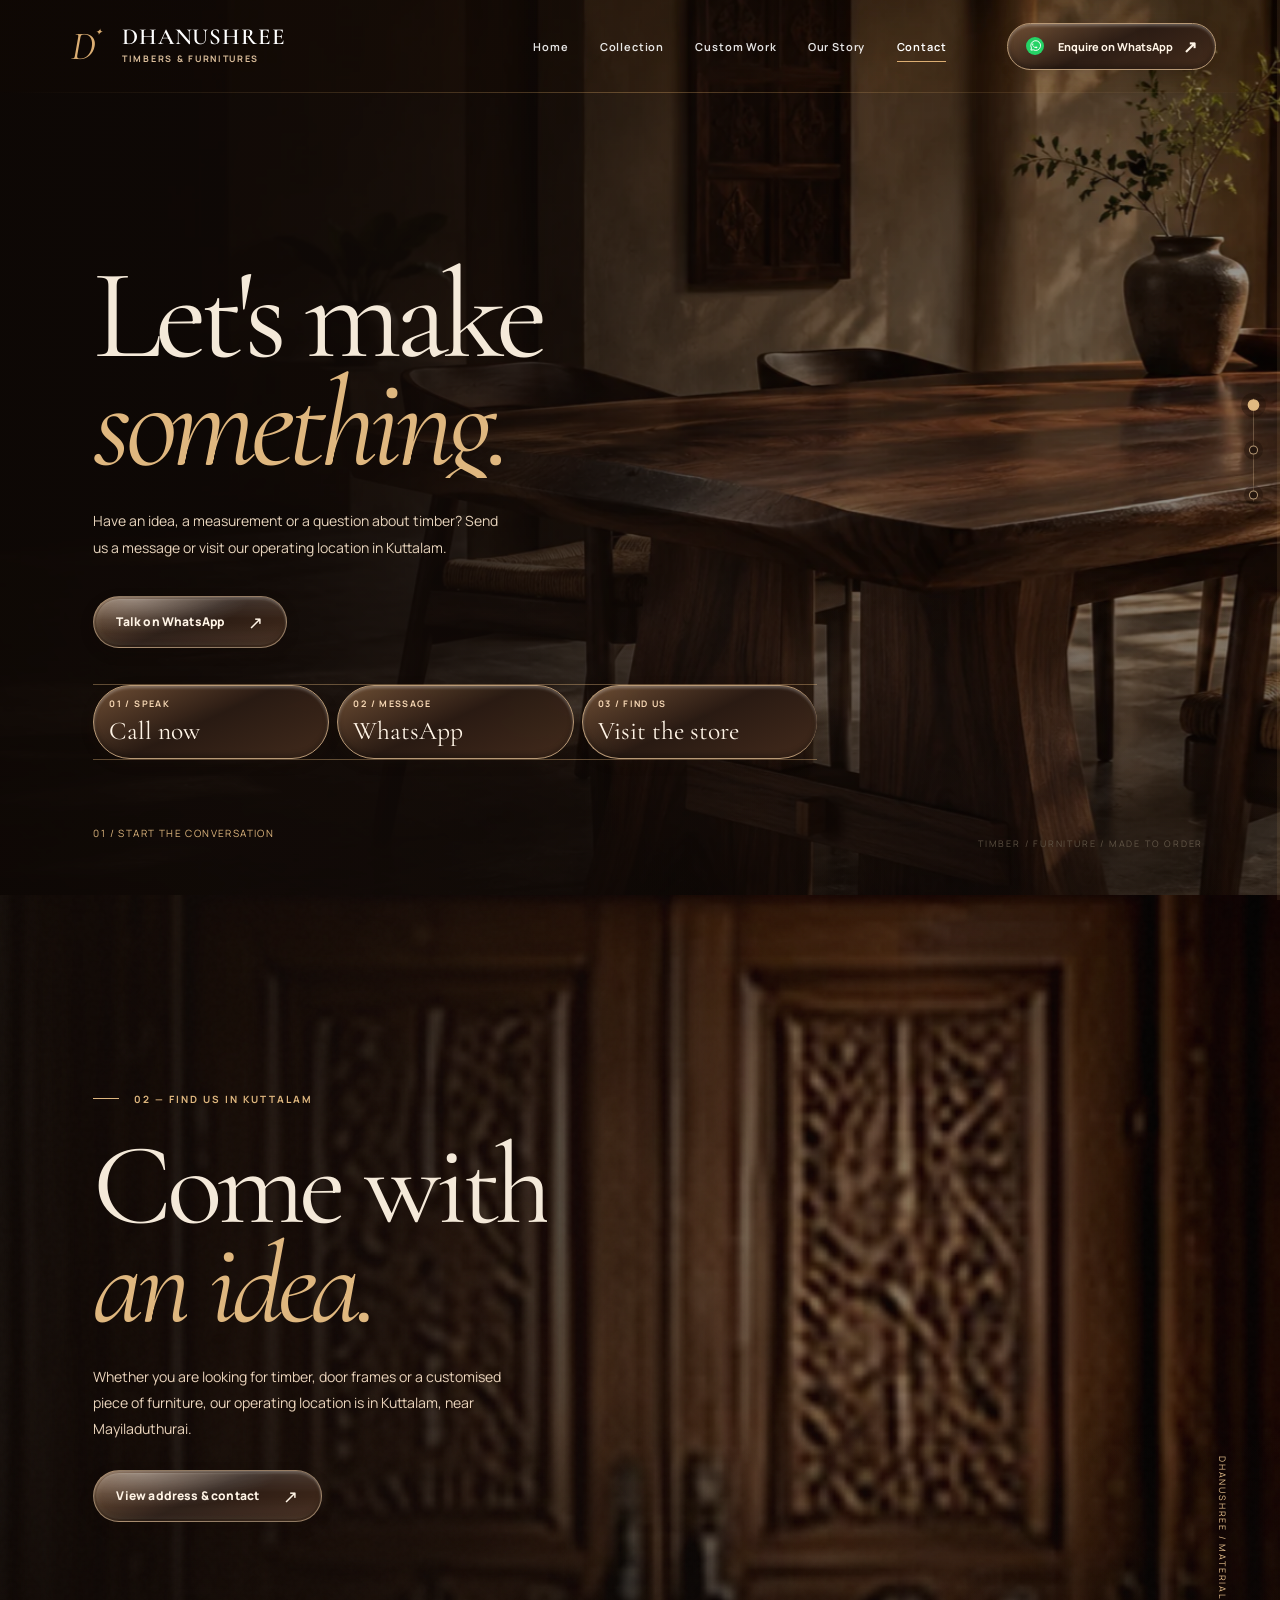
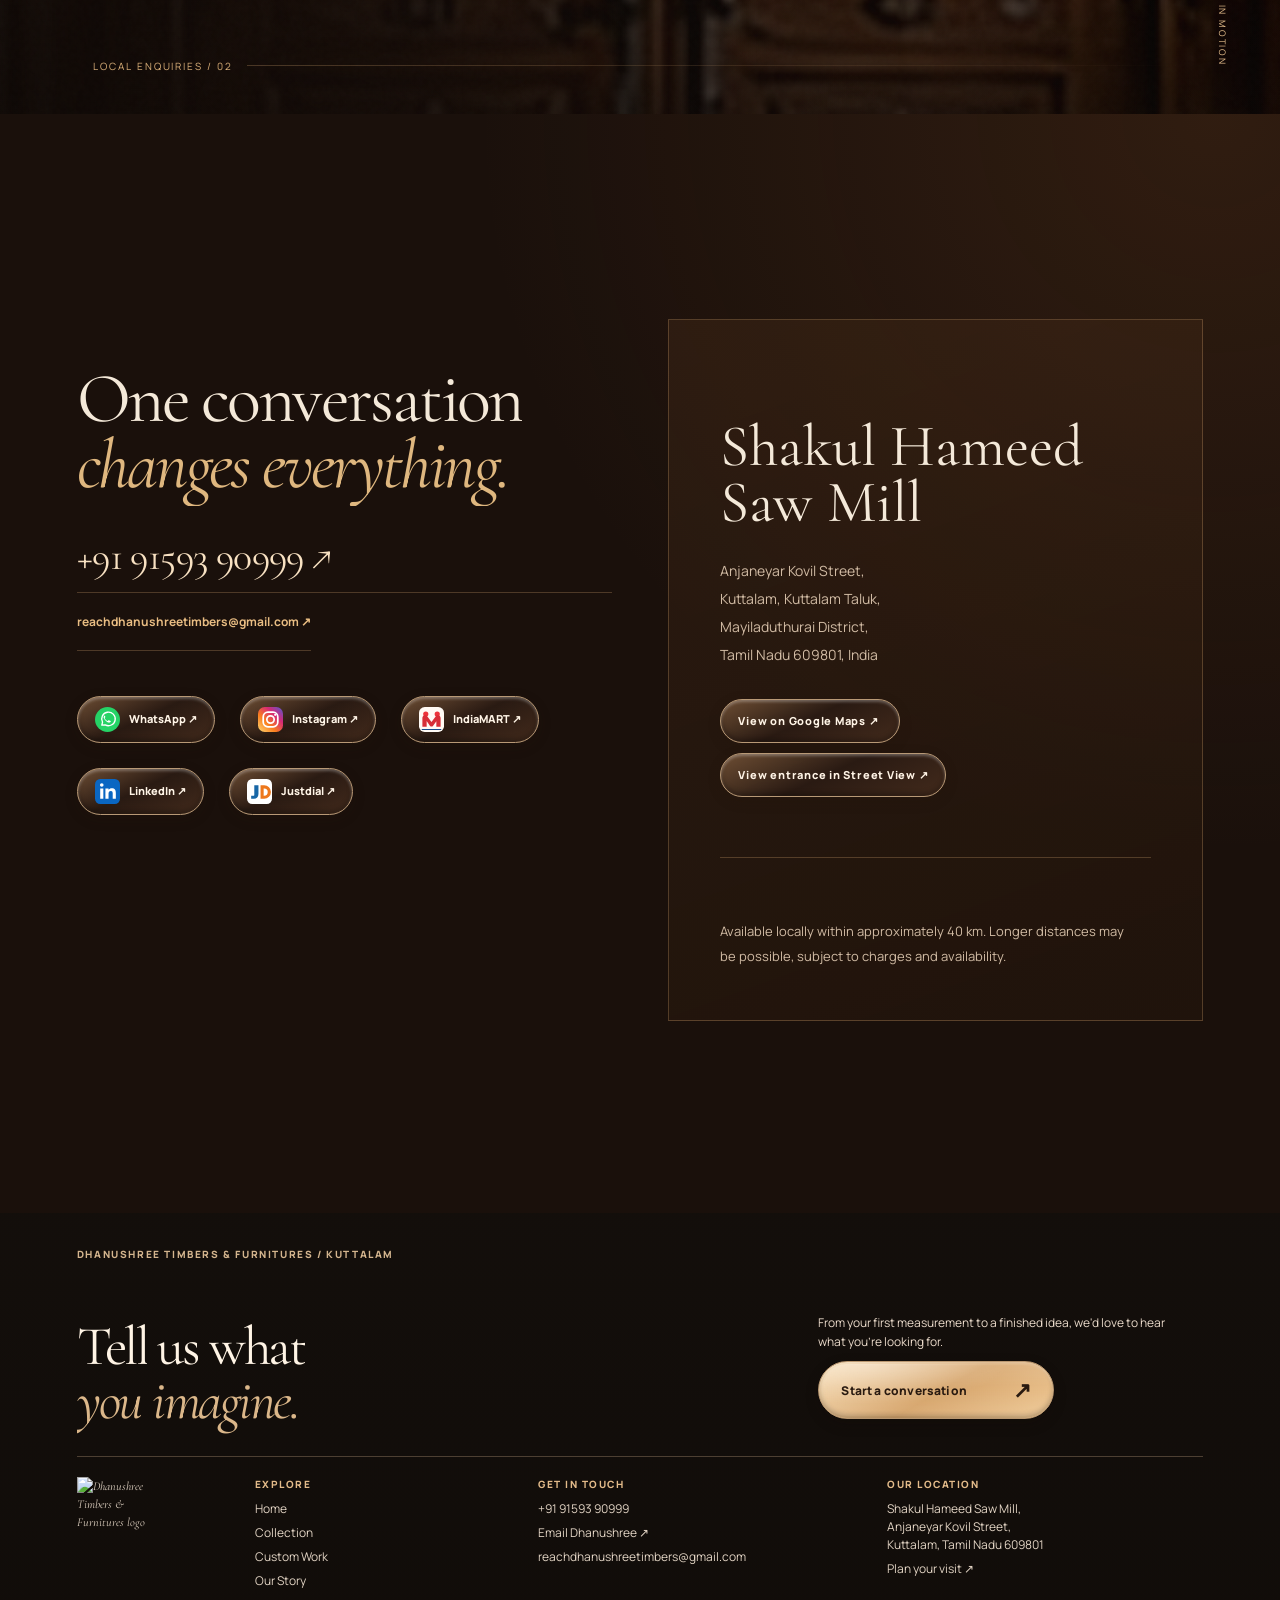
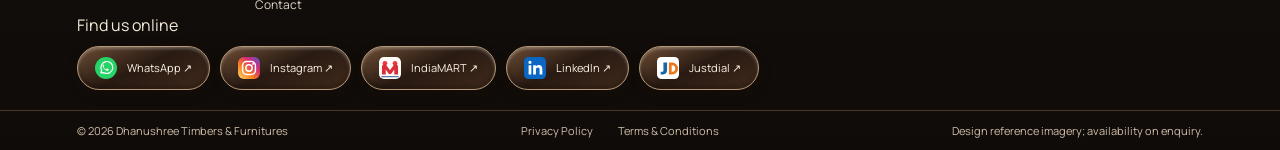
==== commit ae5f7175: "Wrap footer social buttons into compact dedicated responsive row" ====
--- a/contact.html
+++ b/contact.html
@@ -1,5 +1,5 @@
 <!DOCTYPE html>
-<html lang="en-IN"><head><meta charset="utf-8"/><meta content="width=device-width,initial-scale=1" name="viewport"/><meta content="#1b120e" name="theme-color"/><link as="image" href="assets/hero-room.webp" rel="preload"/><link href="https://fonts.googleapis.com" rel="preconnect"/><link crossorigin="" href="https://fonts.gstatic.com" rel="preconnect"/><link href="https://fonts.googleapis.com/css2?family=Cormorant+Garamond:ital,wght@0,400;0,500;0,600;1,400;1,500&amp;family=Manrope:wght@400;500;600;700;800&amp;display=swap" rel="stylesheet"/><link href="assets/site.css" rel="stylesheet"/><script type="application/ld+json">{"@context":"https://schema.org","@type":"FurnitureStore","@id":"https://dhanushreetimbers.in/#business","name":"Dhanushree Timbers & Furnitures","alternateName":"Dhanushree Timbers","url":"https://dhanushreetimbers.in/","telephone":"+919159390999","email":"reachdhanushreetimbers@gmail.com","description":"Timber, cut wood, wooden pallets, doors, frames and customised furniture in Kuttalam, Mayiladuthurai district, Tamil Nadu. Product availability and quotations on enquiry.","address":{"@type":"PostalAddress","streetAddress":"Shakul Hameed Saw Mill, Anjaneyar Kovil Street","addressLocality":"Kuttalam","addressRegion":"Tamil Nadu","postalCode":"609801","addressCountry":"IN"},"geo":{"@type":"GeoCoordinates","latitude":11.0784645,"longitude":79.5608324},"hasMap":"https://www.google.com/maps/search/?api=1&query=11.0784645%2C79.5608324","areaServed":{"@type":"GeoCircle","geoMidpoint":{"@type":"GeoCoordinates","latitude":11.0784645,"longitude":79.5608324},"geoRadius":40000},"sameAs":["https://www.instagram.com/dhanushree_timbers/","https://www.indiamart.com/dhanusree-timbers/","https://www.linkedin.com/company/dhanushree-timbers-furnitures/about/","https://www.justdial.com/Mayiladuthurai/Dhanusree-Timbers-Malliyam/9999P4364-4364-230119051617-A9C5_BZDET"],"logo":"https://dhanushreetimbers.in/assets/dhanushree-icon.webp","hasOfferCatalog":{"@type":"OfferCatalog","@id":"https://dhanushreetimbers.in/store.html#catalogue","name":"Selected timber and furniture catalogue","url":"https://dhanushreetimbers.in/store.html#products","itemListElement":[{"@type":"Offer","itemOffered":{"@type":"Product","@id":"https://dhanushreetimbers.in/store.html#product-1","name":"Custom Wooden Beds"}},{"@type":"Offer","itemOffered":{"@type":"Product","@id":"https://dhanushreetimbers.in/store.html#product-2","name":"Dining Tables"}},{"@type":"Offer","itemOffered":{"@type":"Product","@id":"https://dhanushreetimbers.in/store.html#product-3","name":"Wardrobes"}},{"@type":"Offer","itemOffered":{"@type":"Product","@id":"https://dhanushreetimbers.in/store.html#product-4","name":"Wooden Doors"}},{"@type":"Offer","itemOffered":{"@type":"Product","@id":"https://dhanushreetimbers.in/store.html#product-5","name":"Door & Window Frames"}},{"@type":"Offer","itemOffered":{"@type":"Product","@id":"https://dhanushreetimbers.in/store.html#product-6","name":"Sofas & Seating"}},{"@type":"Offer","itemOffered":{"@type":"Product","@id":"https://dhanushreetimbers.in/store.html#product-7","name":"TV Units"}},{"@type":"Offer","itemOffered":{"@type":"Product","@id":"https://dhanushreetimbers.in/store.html#product-8","name":"Pooja Units"}},{"@type":"Offer","itemOffered":{"@type":"Product","@id":"https://dhanushreetimbers.in/store.html#product-9","name":"Study Tables"}},{"@type":"Offer","itemOffered":{"@type":"Product","@id":"https://dhanushreetimbers.in/store.html#product-10","name":"Office Desks"}},{"@type":"Offer","itemOffered":{"@type":"Product","@id":"https://dhanushreetimbers.in/store.html#product-11","name":"Bookshelves"}},{"@type":"Offer","itemOffered":{"@type":"Product","@id":"https://dhanushreetimbers.in/store.html#product-12","name":"Coffee Tables"}},{"@type":"Offer","itemOffered":{"@type":"Product","@id":"https://dhanushreetimbers.in/store.html#product-13","name":"Kitchen Cabinets"}},{"@type":"Offer","itemOffered":{"@type":"Product","@id":"https://dhanushreetimbers.in/store.html#product-14","name":"Dressing Tables"}},{"@type":"Offer","itemOffered":{"@type":"Product","@id":"https://dhanushreetimbers.in/store.html#product-15","name":"Wooden Swings"}},{"@type":"Offer","itemOffered":{"@type":"Product","@id":"https://dhanushreetimbers.in/store.html#product-16","name":"Garden Benches"}},{"@type":"Offer","itemOffered":{"@type":"Product","@id":"https://dhanushreetimbers.in/store.html#product-17","name":"Wall Panels"}},{"@type":"Offer","itemOffered":{"@type":"Product","@id":"https://dhanushreetimbers.in/store.html#product-18","name":"Wooden Pallets & Cut Timber"}}]}}</script><link href="assets/figma-motion.css" rel="stylesheet"/><link href="assets/cinematic-site.css" rel="stylesheet"/><link href="assets/motion-studio.css" rel="stylesheet"/><link rel="stylesheet" href="assets/social-links.css"><title>Contact Dhanushree Timbers | Kuttalam, Mayiladuthurai</title>
+<html lang="en-IN"><head><meta charset="utf-8"/><meta content="width=device-width,initial-scale=1" name="viewport"/><meta content="#1b120e" name="theme-color"/><link as="image" href="assets/hero-room.webp" rel="preload"/><link href="https://fonts.googleapis.com" rel="preconnect"/><link crossorigin="" href="https://fonts.gstatic.com" rel="preconnect"/><link href="https://fonts.googleapis.com/css2?family=Cormorant+Garamond:ital,wght@0,400;0,500;0,600;1,400;1,500&amp;family=Manrope:wght@400;500;600;700;800&amp;display=swap" rel="stylesheet"/><link href="assets/site.css" rel="stylesheet"/><script type="application/ld+json">{"@context":"https://schema.org","@type":"FurnitureStore","@id":"https://dhanushreetimbers.in/#business","name":"Dhanushree Timbers & Furnitures","alternateName":"Dhanushree Timbers","url":"https://dhanushreetimbers.in/","telephone":"+919159390999","email":"reachdhanushreetimbers@gmail.com","description":"Timber, cut wood, wooden pallets, doors, frames and customised furniture in Kuttalam, Mayiladuthurai district, Tamil Nadu. Product availability and quotations on enquiry.","address":{"@type":"PostalAddress","streetAddress":"Shakul Hameed Saw Mill, Anjaneyar Kovil Street","addressLocality":"Kuttalam","addressRegion":"Tamil Nadu","postalCode":"609801","addressCountry":"IN"},"geo":{"@type":"GeoCoordinates","latitude":11.0784645,"longitude":79.5608324},"hasMap":"https://www.google.com/maps/search/?api=1&query=11.0784645%2C79.5608324","areaServed":{"@type":"GeoCircle","geoMidpoint":{"@type":"GeoCoordinates","latitude":11.0784645,"longitude":79.5608324},"geoRadius":40000},"sameAs":["https://www.instagram.com/dhanushree_timbers/","https://www.indiamart.com/dhanusree-timbers/","https://www.linkedin.com/company/dhanushree-timbers-furnitures/about/","https://www.justdial.com/Mayiladuthurai/Dhanusree-Timbers-Malliyam/9999P4364-4364-230119051617-A9C5_BZDET"],"logo":"https://dhanushreetimbers.in/assets/dhanushree-icon.webp","hasOfferCatalog":{"@type":"OfferCatalog","@id":"https://dhanushreetimbers.in/store.html#catalogue","name":"Selected timber and furniture catalogue","url":"https://dhanushreetimbers.in/store.html#products","itemListElement":[{"@type":"Offer","itemOffered":{"@type":"Product","@id":"https://dhanushreetimbers.in/store.html#product-1","name":"Custom Wooden Beds"}},{"@type":"Offer","itemOffered":{"@type":"Product","@id":"https://dhanushreetimbers.in/store.html#product-2","name":"Dining Tables"}},{"@type":"Offer","itemOffered":{"@type":"Product","@id":"https://dhanushreetimbers.in/store.html#product-3","name":"Wardrobes"}},{"@type":"Offer","itemOffered":{"@type":"Product","@id":"https://dhanushreetimbers.in/store.html#product-4","name":"Wooden Doors"}},{"@type":"Offer","itemOffered":{"@type":"Product","@id":"https://dhanushreetimbers.in/store.html#product-5","name":"Door & Window Frames"}},{"@type":"Offer","itemOffered":{"@type":"Product","@id":"https://dhanushreetimbers.in/store.html#product-6","name":"Sofas & Seating"}},{"@type":"Offer","itemOffered":{"@type":"Product","@id":"https://dhanushreetimbers.in/store.html#product-7","name":"TV Units"}},{"@type":"Offer","itemOffered":{"@type":"Product","@id":"https://dhanushreetimbers.in/store.html#product-8","name":"Pooja Units"}},{"@type":"Offer","itemOffered":{"@type":"Product","@id":"https://dhanushreetimbers.in/store.html#product-9","name":"Study Tables"}},{"@type":"Offer","itemOffered":{"@type":"Product","@id":"https://dhanushreetimbers.in/store.html#product-10","name":"Office Desks"}},{"@type":"Offer","itemOffered":{"@type":"Product","@id":"https://dhanushreetimbers.in/store.html#product-11","name":"Bookshelves"}},{"@type":"Offer","itemOffered":{"@type":"Product","@id":"https://dhanushreetimbers.in/store.html#product-12","name":"Coffee Tables"}},{"@type":"Offer","itemOffered":{"@type":"Product","@id":"https://dhanushreetimbers.in/store.html#product-13","name":"Kitchen Cabinets"}},{"@type":"Offer","itemOffered":{"@type":"Product","@id":"https://dhanushreetimbers.in/store.html#product-14","name":"Dressing Tables"}},{"@type":"Offer","itemOffered":{"@type":"Product","@id":"https://dhanushreetimbers.in/store.html#product-15","name":"Wooden Swings"}},{"@type":"Offer","itemOffered":{"@type":"Product","@id":"https://dhanushreetimbers.in/store.html#product-16","name":"Garden Benches"}},{"@type":"Offer","itemOffered":{"@type":"Product","@id":"https://dhanushreetimbers.in/store.html#product-17","name":"Wall Panels"}},{"@type":"Offer","itemOffered":{"@type":"Product","@id":"https://dhanushreetimbers.in/store.html#product-18","name":"Wooden Pallets & Cut Timber"}}]}}</script><link href="assets/figma-motion.css" rel="stylesheet"/><link href="assets/cinematic-site.css" rel="stylesheet"/><link href="assets/motion-studio.css" rel="stylesheet"/><link rel="stylesheet" href="assets/social-links.css?v=20261124g"><title>Contact Dhanushree Timbers | Kuttalam, Mayiladuthurai</title>
 <meta name="description" content="Visit Dhanushree Timbers on Anjaneyar Kovil Street, Kuttalam, Tamil Nadu 609801. Call or WhatsApp +91 91593 90999 for timber and furniture enquiries.">
 <meta name="robots" content="index, follow, max-image-preview:large">
 <link rel="icon" type="image/png" sizes="32x32" href="/assets/favicon-32.png?v=2">
@@ -37,4 +37,4 @@
 <span aria-hidden="true" class="cine-film-side">DHANUSHREE / MATERIAL IN MOTION</span>
 <span aria-hidden="true" class="cine-film-floor">LOCAL ENQUIRIES / 02</span>
 </section>
-<section class="contact-details section-pad" id="visit"><div class="section-topline"><span>WAYS TO CONNECT</span><span>KUTTALAM, TAMIL NADU</span></div><div class="contact-columns"><div class="contact-info" data-reveal=""><span class="eyebrow dark">01 / SPEAK TO US</span><h2>One conversation<br/><em>changes everything.</em></h2><a class="huge-contact" href="tel:+919159390999">+91 91593 90999 ↗</a><a class="contact-email" href="mailto:reachdhanushreetimbers@gmail.com">reachdhanushreetimbers@gmail.com ↗</a><div class="contact-links"><a class="platform-link" href="https://wa.me/919159390999?text=Hello%20Dhanushree%20Timbers%2C%20I%20would%20like%20to%20enquire%20about%20your%20products." rel="noopener noreferrer" target="_blank"><img class="platform-icon platform-icon--whatsapp" src="assets/whatsapp-icon.svg" alt="" aria-hidden="true" width="22" height="22">WhatsApp ↗</a><a class="platform-link" href="https://instagram.com/dhanushree_timbers" rel="noopener noreferrer" target="_blank"><img class="platform-icon platform-icon--instagram" src="assets/instagram-icon.svg" alt="" aria-hidden="true" width="22" height="22">Instagram ↗</a><a class="platform-link" href="https://www.indiamart.com/dhanusree-timbers/" rel="noopener noreferrer" target="_blank"><img class="platform-icon platform-icon--indiamart" src="assets/indiamart-icon.svg" alt="" aria-hidden="true" width="22" height="22">IndiaMART ↗</a><a class="platform-link" href="https://www.linkedin.com/company/dhanushree-timbers-furnitures/about/" target="_blank" rel="noopener noreferrer"><img class="platform-icon platform-icon--linkedin" src="assets/linkedin-icon.svg" alt="" aria-hidden="true" width="22" height="22" loading="lazy">LinkedIn ↗</a><a class="platform-link" href="https://www.justdial.com/Mayiladuthurai/Dhanusree-Timbers-Malliyam/9999P4364-4364-230119051617-A9C5_BZDET" target="_blank" rel="noopener noreferrer"><img class="platform-icon platform-icon--justdial" src="assets/justdial-icon.svg" alt="" aria-hidden="true" width="22" height="22" loading="lazy">Justdial ↗</a></div></div><div class="contact-address" data-reveal=""><span class="eyebrow dark">02 / VISIT OUR OPERATING LOCATION</span><h3>Shakul Hameed<br/>Saw Mill</h3><p>Anjaneyar Kovil Street,<br/>Kuttalam, Kuttalam Taluk,<br/>Mayiladuthurai District,<br/>Tamil Nadu 609801, India</p><a class="under-link" href="https://www.google.com/maps/search/?api=1&amp;query=11.0784645%2C79.5608324" rel="noopener noreferrer" target="_blank">View on Google Maps ↗</a><br><a class="under-link" href="https://www.google.com/maps/@11.0784645,79.5608324,33a,75y,257.86h,95.4t/data=!3m7!1e1!3m5!1sI2H_7K1X4tXoTIHZI_X9XQ!2e0!6shttps:%2F%2Fstreetviewpixels-pa.clients6.google.com%2Fv1%2Fthumbnail%3Fcb_client%3Dmaps_sv.tactile%26w%3D900%26h%3D600%26pitch%3D-5.401771947566544%26panoid%3DI2H_7K1X4tXoTIHZI_X9XQ%26yaw%3D257.85919086944506!7i13312!8i6656?entry=ttu" rel="noopener noreferrer" target="_blank">View entrance in Street View ↗</a><div class="delivery-note"><span class="eyebrow dark">DELIVERY</span><p>Available locally within approximately 40 km. Longer distances may be possible, subject to charges and availability.</p></div></div></div></section></main><footer class="footer"><div class="footer-grain"></div><div class="footer-main"><p class="eyebrow">Dhanushree Timbers &amp; Furnitures <span> / </span> Kuttalam</p><div class="footer-flex"><h2>Tell us what<br/><em>you imagine.</em></h2><div class="footer-side"><p>From your first measurement to a finished idea, we'd love to hear what you're looking for.</p><a class="round-cta" href="https://wa.me/919159390999?text=Hello%20Dhanushree%20Timbers%2C%20I%20would%20like%20to%20enquire%20about%20your%20products." rel="noopener noreferrer" target="_blank">Start a conversation <span>↗</span></a></div></div><div class="footer-columns"><div class="footer-brand"><a class="footer-logo" href="index.html" aria-label="Dhanushree Timbers &amp; Furnitures home"><img src="https://dhanushreetimbers.in/assets/dhanushree-icon.webp" alt="Dhanushree Timbers &amp; Furnitures logo" width="76" height="76" loading="lazy"></a></div><div><span class="mini-head">Explore</span><a href="index.html">Home</a><a href="store.html">Collection</a><a href="custom-work.html">Custom Work</a><a href="our-story.html">Our Story</a><a href="contact.html">Contact</a></div><div><span class="mini-head">Get in touch</span><a href="tel:+919159390999">+91 91593 90999</a><a href="https://mail.google.com/mail/?view=cm&amp;fs=1&amp;to=reachdhanushreetimbers%40gmail.com" target="_blank" rel="noopener noreferrer">Email Dhanushree ↗</a><a href="mailto:reachdhanushreetimbers@gmail.com" class="footer-email-address">reachdhanushreetimbers@gmail.com</a><a class="platform-link" href="https://wa.me/919159390999" target="_blank" rel="noopener noreferrer"><img class="platform-icon platform-icon--whatsapp" src="assets/whatsapp-icon.svg" alt="" aria-hidden="true" width="22" height="22">WhatsApp ↗</a><a class="platform-link" href="https://instagram.com/dhanushree_timbers" rel="noopener noreferrer" target="_blank"><img class="platform-icon platform-icon--instagram" src="assets/instagram-icon.svg" alt="" aria-hidden="true" width="22" height="22">Instagram ↗</a><a class="platform-link" href="https://www.indiamart.com/dhanusree-timbers/" rel="noopener noreferrer" target="_blank"><img class="platform-icon platform-icon--indiamart" src="assets/indiamart-icon.svg" alt="" aria-hidden="true" width="22" height="22">IndiaMART ↗</a><a class="platform-link" href="https://www.linkedin.com/company/dhanushree-timbers-furnitures/about/" target="_blank" rel="noopener noreferrer"><img class="platform-icon platform-icon--linkedin" src="assets/linkedin-icon.svg" alt="" aria-hidden="true" width="22" height="22" loading="lazy">LinkedIn ↗</a><a class="platform-link" href="https://www.justdial.com/Mayiladuthurai/Dhanusree-Timbers-Malliyam/9999P4364-4364-230119051617-A9C5_BZDET" target="_blank" rel="noopener noreferrer"><img class="platform-icon platform-icon--justdial" src="assets/justdial-icon.svg" alt="" aria-hidden="true" width="22" height="22" loading="lazy">Justdial ↗</a></div><div><span class="mini-head">Our location</span><p>Shakul Hameed Saw Mill,<br/>Anjaneyar Kovil Street,<br/>Kuttalam, Tamil Nadu 609801</p><a href="contact.html#visit">Plan your visit ↗</a></div></div></div><div class="footer-bottom"><span>© <span data-year="">2026</span> Dhanushree Timbers &amp; Furnitures</span><div><a href="privacy-policy.html">Privacy Policy</a><a href="terms-and-conditions.html">Terms &amp; Conditions</a></div><span>Design reference imagery; availability on enquiry.</span></div></footer><script defer="" src="assets/site.js"></script><script defer="" src="assets/figma-motion.js"></script><script defer="" src="assets/cinematic-site.js"></script><script defer="" src="assets/motion-studio.js"></script><script type="module" src="assets/framer-motion.js"></script></body></html>+<section class="contact-details section-pad" id="visit"><div class="section-topline"><span>WAYS TO CONNECT</span><span>KUTTALAM, TAMIL NADU</span></div><div class="contact-columns"><div class="contact-info" data-reveal=""><span class="eyebrow dark">01 / SPEAK TO US</span><h2>One conversation<br/><em>changes everything.</em></h2><a class="huge-contact" href="tel:+919159390999">+91 91593 90999 ↗</a><a class="contact-email" href="mailto:reachdhanushreetimbers@gmail.com">reachdhanushreetimbers@gmail.com ↗</a><div class="contact-links"><a class="platform-link" href="https://wa.me/919159390999?text=Hello%20Dhanushree%20Timbers%2C%20I%20would%20like%20to%20enquire%20about%20your%20products." rel="noopener noreferrer" target="_blank"><img class="platform-icon platform-icon--whatsapp" src="assets/whatsapp-icon.svg" alt="" aria-hidden="true" width="22" height="22">WhatsApp ↗</a><a class="platform-link" href="https://instagram.com/dhanushree_timbers" rel="noopener noreferrer" target="_blank"><img class="platform-icon platform-icon--instagram" src="assets/instagram-icon.svg" alt="" aria-hidden="true" width="22" height="22">Instagram ↗</a><a class="platform-link" href="https://www.indiamart.com/dhanusree-timbers/" rel="noopener noreferrer" target="_blank"><img class="platform-icon platform-icon--indiamart" src="assets/indiamart-icon.svg" alt="" aria-hidden="true" width="22" height="22">IndiaMART ↗</a><a class="platform-link" href="https://www.linkedin.com/company/dhanushree-timbers-furnitures/about/" target="_blank" rel="noopener noreferrer"><img class="platform-icon platform-icon--linkedin" src="assets/linkedin-icon.svg" alt="" aria-hidden="true" width="22" height="22" loading="lazy">LinkedIn ↗</a><a class="platform-link" href="https://www.justdial.com/Mayiladuthurai/Dhanusree-Timbers-Malliyam/9999P4364-4364-230119051617-A9C5_BZDET" target="_blank" rel="noopener noreferrer"><img class="platform-icon platform-icon--justdial" src="assets/justdial-icon.svg" alt="" aria-hidden="true" width="22" height="22" loading="lazy">Justdial ↗</a></div></div><div class="contact-address" data-reveal=""><span class="eyebrow dark">02 / VISIT OUR OPERATING LOCATION</span><h3>Shakul Hameed<br/>Saw Mill</h3><p>Anjaneyar Kovil Street,<br/>Kuttalam, Kuttalam Taluk,<br/>Mayiladuthurai District,<br/>Tamil Nadu 609801, India</p><a class="under-link" href="https://www.google.com/maps/search/?api=1&amp;query=11.0784645%2C79.5608324" rel="noopener noreferrer" target="_blank">View on Google Maps ↗</a><br><a class="under-link" href="https://www.google.com/maps/@11.0784645,79.5608324,33a,75y,257.86h,95.4t/data=!3m7!1e1!3m5!1sI2H_7K1X4tXoTIHZI_X9XQ!2e0!6shttps:%2F%2Fstreetviewpixels-pa.clients6.google.com%2Fv1%2Fthumbnail%3Fcb_client%3Dmaps_sv.tactile%26w%3D900%26h%3D600%26pitch%3D-5.401771947566544%26panoid%3DI2H_7K1X4tXoTIHZI_X9XQ%26yaw%3D257.85919086944506!7i13312!8i6656?entry=ttu" rel="noopener noreferrer" target="_blank">View entrance in Street View ↗</a><div class="delivery-note"><span class="eyebrow dark">DELIVERY</span><p>Available locally within approximately 40 km. Longer distances may be possible, subject to charges and availability.</p></div></div></div></section></main><footer class="footer"><div class="footer-grain"></div><div class="footer-main"><p class="eyebrow">Dhanushree Timbers &amp; Furnitures <span> / </span> Kuttalam</p><div class="footer-flex"><h2>Tell us what<br/><em>you imagine.</em></h2><div class="footer-side"><p>From your first measurement to a finished idea, we'd love to hear what you're looking for.</p><a class="round-cta" href="https://wa.me/919159390999?text=Hello%20Dhanushree%20Timbers%2C%20I%20would%20like%20to%20enquire%20about%20your%20products." rel="noopener noreferrer" target="_blank">Start a conversation <span>↗</span></a></div></div><div class="footer-columns"><div class="footer-brand"><a class="footer-logo" href="index.html" aria-label="Dhanushree Timbers &amp; Furnitures home"><img src="https://dhanushreetimbers.in/assets/dhanushree-icon.webp" alt="Dhanushree Timbers &amp; Furnitures logo" width="76" height="76" loading="lazy"></a></div><div><span class="mini-head">Explore</span><a href="index.html">Home</a><a href="store.html">Collection</a><a href="custom-work.html">Custom Work</a><a href="our-story.html">Our Story</a><a href="contact.html">Contact</a></div><div><span class="mini-head">Get in touch</span><a href="tel:+919159390999">+91 91593 90999</a><a href="https://mail.google.com/mail/?view=cm&amp;fs=1&amp;to=reachdhanushreetimbers%40gmail.com" target="_blank" rel="noopener noreferrer">Email Dhanushree ↗</a><a href="mailto:reachdhanushreetimbers@gmail.com" class="footer-email-address">reachdhanushreetimbers@gmail.com</a></div><div><span class="mini-head">Our location</span><p>Shakul Hameed Saw Mill,<br/>Anjaneyar Kovil Street,<br/>Kuttalam, Tamil Nadu 609801</p><a href="contact.html#visit">Plan your visit ↗</a></div></div><div class="footer-socials"><span class="mini-head">Find us online</span><a class="platform-link" href="https://wa.me/919159390999" target="_blank" rel="noopener noreferrer"><img class="platform-icon platform-icon--whatsapp" src="assets/whatsapp-icon.svg" alt="" aria-hidden="true" width="22" height="22">WhatsApp ↗</a><a class="platform-link" href="https://instagram.com/dhanushree_timbers" rel="noopener noreferrer" target="_blank"><img class="platform-icon platform-icon--instagram" src="assets/instagram-icon.svg" alt="" aria-hidden="true" width="22" height="22">Instagram ↗</a><a class="platform-link" href="https://www.indiamart.com/dhanusree-timbers/" rel="noopener noreferrer" target="_blank"><img class="platform-icon platform-icon--indiamart" src="assets/indiamart-icon.svg" alt="" aria-hidden="true" width="22" height="22">IndiaMART ↗</a><a class="platform-link" href="https://www.linkedin.com/company/dhanushree-timbers-furnitures/about/" target="_blank" rel="noopener noreferrer"><img class="platform-icon platform-icon--linkedin" src="assets/linkedin-icon.svg" alt="" aria-hidden="true" width="22" height="22" loading="lazy">LinkedIn ↗</a><a class="platform-link" href="https://www.justdial.com/Mayiladuthurai/Dhanusree-Timbers-Malliyam/9999P4364-4364-230119051617-A9C5_BZDET" target="_blank" rel="noopener noreferrer"><img class="platform-icon platform-icon--justdial" src="assets/justdial-icon.svg" alt="" aria-hidden="true" width="22" height="22" loading="lazy">Justdial ↗</a></div></div><div class="footer-bottom"><span>© <span data-year="">2026</span> Dhanushree Timbers &amp; Furnitures</span><div><a href="privacy-policy.html">Privacy Policy</a><a href="terms-and-conditions.html">Terms &amp; Conditions</a></div><span>Design reference imagery; availability on enquiry.</span></div></footer><script defer="" src="assets/site.js"></script><script defer="" src="assets/figma-motion.js"></script><script defer="" src="assets/cinematic-site.js"></script><script defer="" src="assets/motion-studio.js"></script><script type="module" src="assets/framer-motion.js"></script></body></html>
--- a/assets/social-links.css
+++ b/assets/social-links.css
@@ -10,3 +10,10 @@
 .footer-columns .platform-icon{width:21px;height:21px;min-width:21px}
 .platform-link:focus-visible{outline:2px solid #E5BA80;outline-offset:4px}
 @media(prefers-reduced-motion:reduce){.platform-icon{transition:none}.platform-link:is(:hover,:focus-visible) .platform-icon{transform:none}}
+
+/* Keep social actions in a compact, wrapping footer row instead of stretching a contact column. */
+.footer .footer-socials{grid-column:1/-1!important;display:flex!important;flex-direction:row!important;flex-wrap:wrap;align-items:center!important;gap:8px 10px!important;min-width:0;max-width:100%}
+.footer .footer-socials .mini-head{flex:0 0 100%;margin:0 0 2px}
+.footer .footer-socials .platform-link{flex:0 1 auto;width:auto;max-width:100%;min-width:0;white-space:normal;overflow-wrap:anywhere;margin:0;transform:none}
+.footer .footer-columns>div{min-width:0}.footer .footer-email-address{max-width:100%;overflow-wrap:anywhere;white-space:normal}
+@media(max-width:540px){.footer .footer-socials{gap:6px!important}.footer .footer-socials .platform-link{padding:6px 9px;min-height:38px;font-size:11px}}
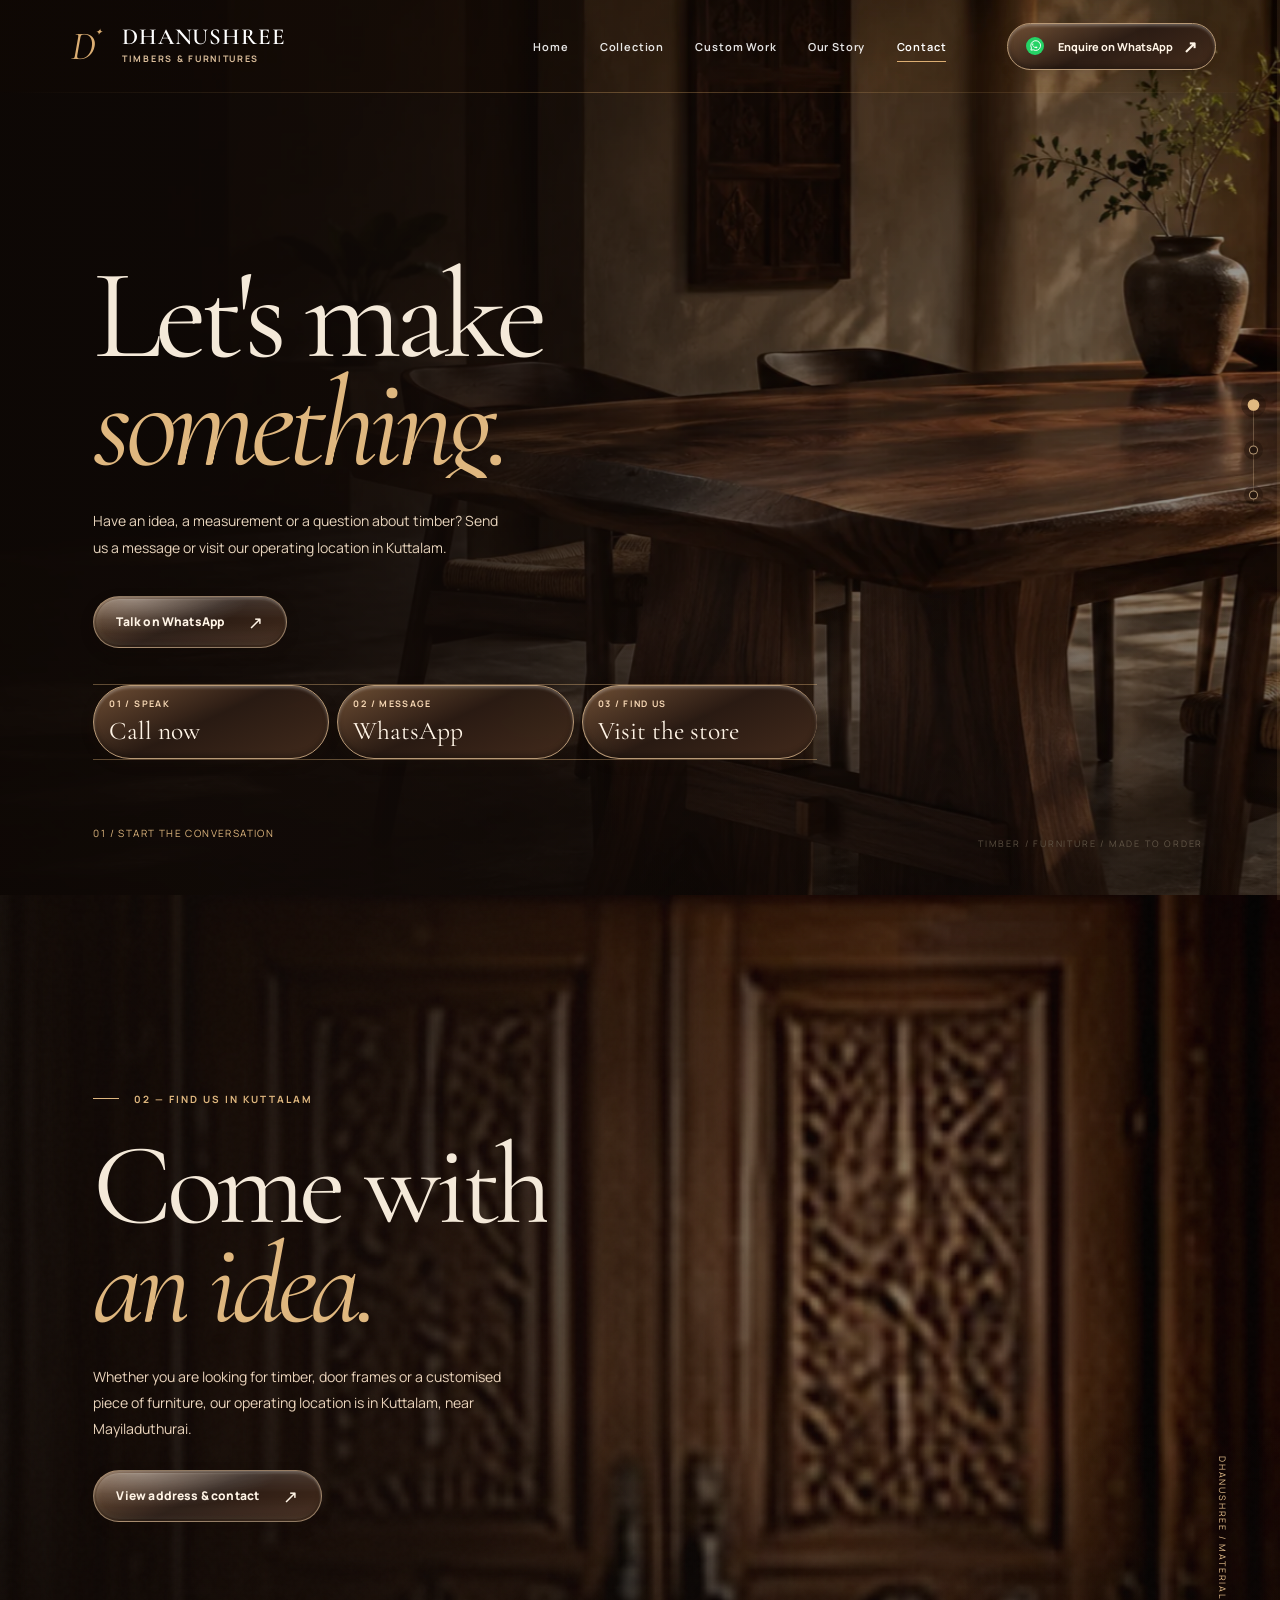
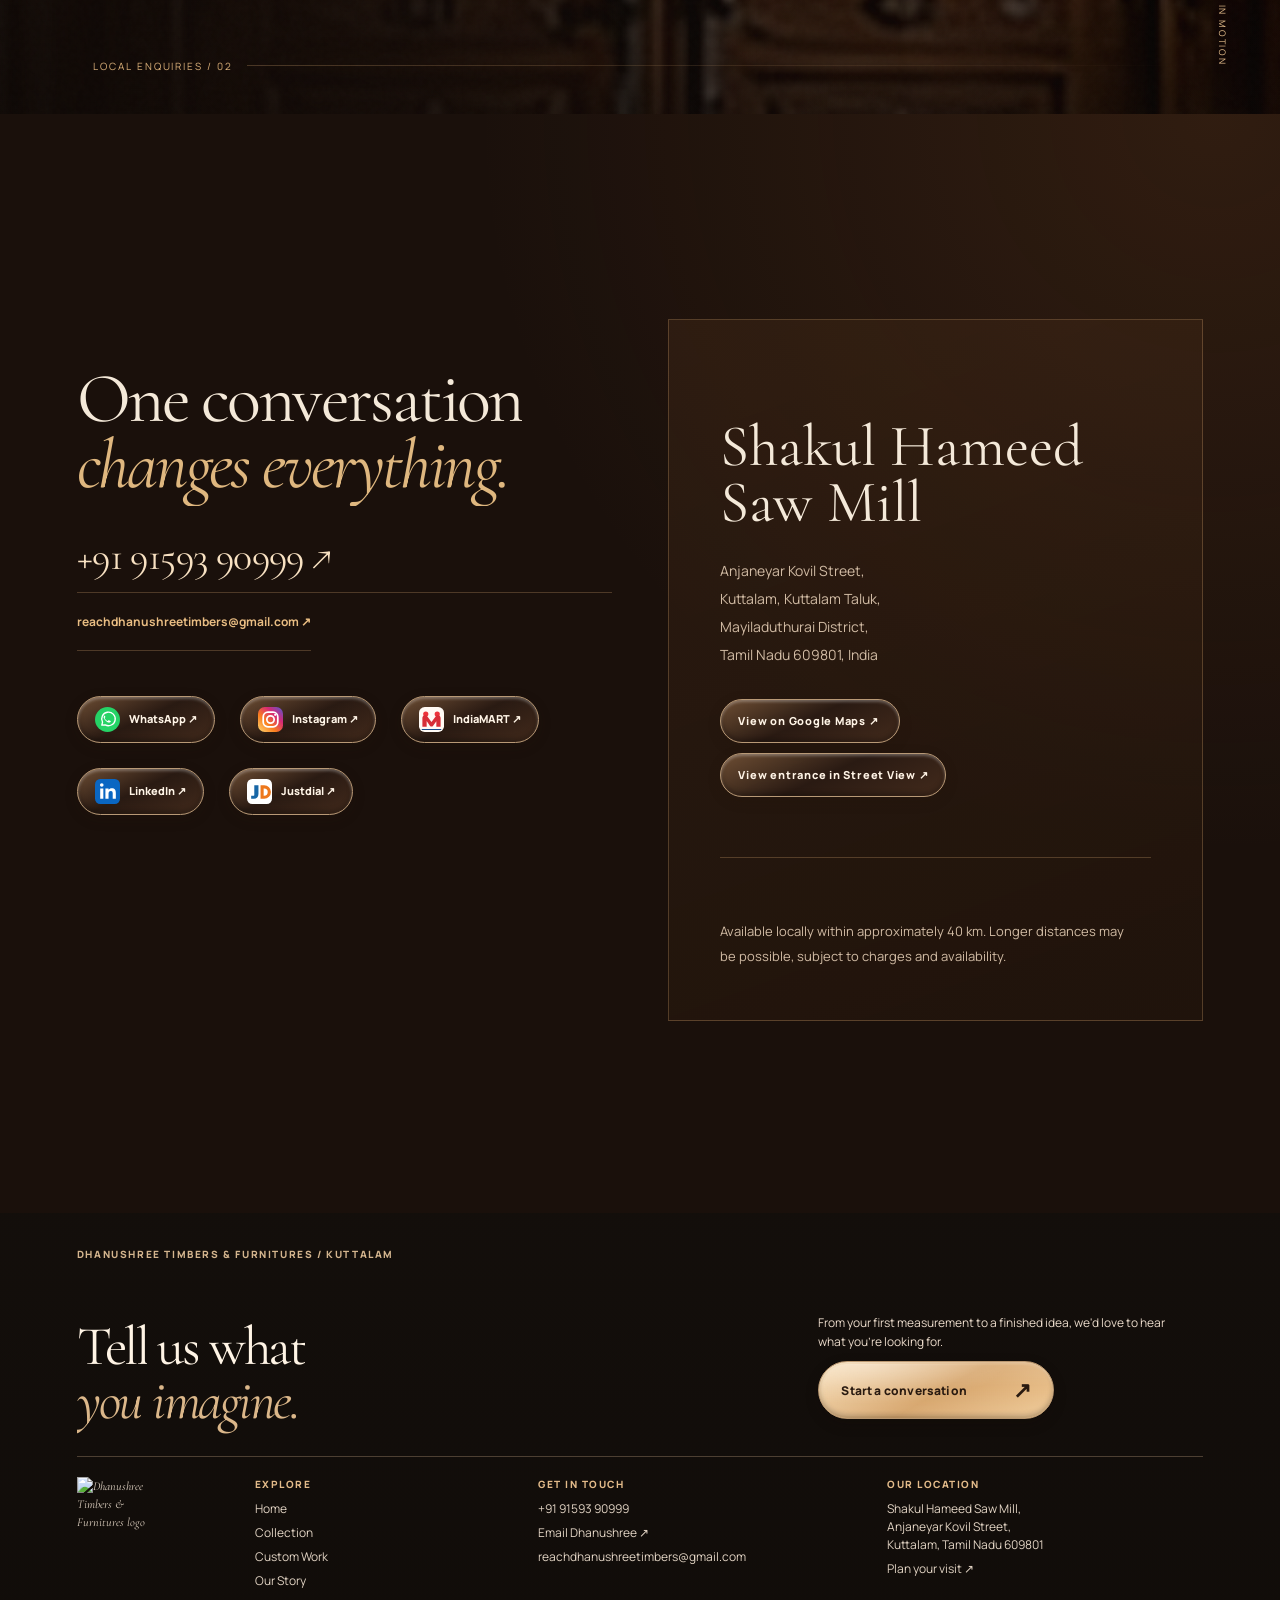
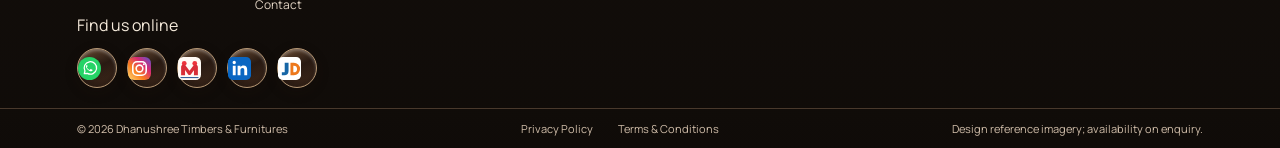
==== commit fc7ce4e4: "Simplify footer to icon-only Find us online strip" ====
--- a/contact.html
+++ b/contact.html
@@ -1,5 +1,5 @@
 <!DOCTYPE html>
-<html lang="en-IN"><head><meta charset="utf-8"/><meta content="width=device-width,initial-scale=1" name="viewport"/><meta content="#1b120e" name="theme-color"/><link as="image" href="assets/hero-room.webp" rel="preload"/><link href="https://fonts.googleapis.com" rel="preconnect"/><link crossorigin="" href="https://fonts.gstatic.com" rel="preconnect"/><link href="https://fonts.googleapis.com/css2?family=Cormorant+Garamond:ital,wght@0,400;0,500;0,600;1,400;1,500&amp;family=Manrope:wght@400;500;600;700;800&amp;display=swap" rel="stylesheet"/><link href="assets/site.css" rel="stylesheet"/><script type="application/ld+json">{"@context":"https://schema.org","@type":"FurnitureStore","@id":"https://dhanushreetimbers.in/#business","name":"Dhanushree Timbers & Furnitures","alternateName":"Dhanushree Timbers","url":"https://dhanushreetimbers.in/","telephone":"+919159390999","email":"reachdhanushreetimbers@gmail.com","description":"Timber, cut wood, wooden pallets, doors, frames and customised furniture in Kuttalam, Mayiladuthurai district, Tamil Nadu. Product availability and quotations on enquiry.","address":{"@type":"PostalAddress","streetAddress":"Shakul Hameed Saw Mill, Anjaneyar Kovil Street","addressLocality":"Kuttalam","addressRegion":"Tamil Nadu","postalCode":"609801","addressCountry":"IN"},"geo":{"@type":"GeoCoordinates","latitude":11.0784645,"longitude":79.5608324},"hasMap":"https://www.google.com/maps/search/?api=1&query=11.0784645%2C79.5608324","areaServed":{"@type":"GeoCircle","geoMidpoint":{"@type":"GeoCoordinates","latitude":11.0784645,"longitude":79.5608324},"geoRadius":40000},"sameAs":["https://www.instagram.com/dhanushree_timbers/","https://www.indiamart.com/dhanusree-timbers/","https://www.linkedin.com/company/dhanushree-timbers-furnitures/about/","https://www.justdial.com/Mayiladuthurai/Dhanusree-Timbers-Malliyam/9999P4364-4364-230119051617-A9C5_BZDET"],"logo":"https://dhanushreetimbers.in/assets/dhanushree-icon.webp","hasOfferCatalog":{"@type":"OfferCatalog","@id":"https://dhanushreetimbers.in/store.html#catalogue","name":"Selected timber and furniture catalogue","url":"https://dhanushreetimbers.in/store.html#products","itemListElement":[{"@type":"Offer","itemOffered":{"@type":"Product","@id":"https://dhanushreetimbers.in/store.html#product-1","name":"Custom Wooden Beds"}},{"@type":"Offer","itemOffered":{"@type":"Product","@id":"https://dhanushreetimbers.in/store.html#product-2","name":"Dining Tables"}},{"@type":"Offer","itemOffered":{"@type":"Product","@id":"https://dhanushreetimbers.in/store.html#product-3","name":"Wardrobes"}},{"@type":"Offer","itemOffered":{"@type":"Product","@id":"https://dhanushreetimbers.in/store.html#product-4","name":"Wooden Doors"}},{"@type":"Offer","itemOffered":{"@type":"Product","@id":"https://dhanushreetimbers.in/store.html#product-5","name":"Door & Window Frames"}},{"@type":"Offer","itemOffered":{"@type":"Product","@id":"https://dhanushreetimbers.in/store.html#product-6","name":"Sofas & Seating"}},{"@type":"Offer","itemOffered":{"@type":"Product","@id":"https://dhanushreetimbers.in/store.html#product-7","name":"TV Units"}},{"@type":"Offer","itemOffered":{"@type":"Product","@id":"https://dhanushreetimbers.in/store.html#product-8","name":"Pooja Units"}},{"@type":"Offer","itemOffered":{"@type":"Product","@id":"https://dhanushreetimbers.in/store.html#product-9","name":"Study Tables"}},{"@type":"Offer","itemOffered":{"@type":"Product","@id":"https://dhanushreetimbers.in/store.html#product-10","name":"Office Desks"}},{"@type":"Offer","itemOffered":{"@type":"Product","@id":"https://dhanushreetimbers.in/store.html#product-11","name":"Bookshelves"}},{"@type":"Offer","itemOffered":{"@type":"Product","@id":"https://dhanushreetimbers.in/store.html#product-12","name":"Coffee Tables"}},{"@type":"Offer","itemOffered":{"@type":"Product","@id":"https://dhanushreetimbers.in/store.html#product-13","name":"Kitchen Cabinets"}},{"@type":"Offer","itemOffered":{"@type":"Product","@id":"https://dhanushreetimbers.in/store.html#product-14","name":"Dressing Tables"}},{"@type":"Offer","itemOffered":{"@type":"Product","@id":"https://dhanushreetimbers.in/store.html#product-15","name":"Wooden Swings"}},{"@type":"Offer","itemOffered":{"@type":"Product","@id":"https://dhanushreetimbers.in/store.html#product-16","name":"Garden Benches"}},{"@type":"Offer","itemOffered":{"@type":"Product","@id":"https://dhanushreetimbers.in/store.html#product-17","name":"Wall Panels"}},{"@type":"Offer","itemOffered":{"@type":"Product","@id":"https://dhanushreetimbers.in/store.html#product-18","name":"Wooden Pallets & Cut Timber"}}]}}</script><link href="assets/figma-motion.css" rel="stylesheet"/><link href="assets/cinematic-site.css" rel="stylesheet"/><link href="assets/motion-studio.css" rel="stylesheet"/><link rel="stylesheet" href="assets/social-links.css?v=20261124g"><title>Contact Dhanushree Timbers | Kuttalam, Mayiladuthurai</title>
+<html lang="en-IN"><head><meta charset="utf-8"/><meta content="width=device-width,initial-scale=1" name="viewport"/><meta content="#1b120e" name="theme-color"/><link as="image" href="assets/hero-room.webp" rel="preload"/><link href="https://fonts.googleapis.com" rel="preconnect"/><link crossorigin="" href="https://fonts.gstatic.com" rel="preconnect"/><link href="https://fonts.googleapis.com/css2?family=Cormorant+Garamond:ital,wght@0,400;0,500;0,600;1,400;1,500&amp;family=Manrope:wght@400;500;600;700;800&amp;display=swap" rel="stylesheet"/><link href="assets/site.css" rel="stylesheet"/><script type="application/ld+json">{"@context":"https://schema.org","@type":"FurnitureStore","@id":"https://dhanushreetimbers.in/#business","name":"Dhanushree Timbers & Furnitures","alternateName":"Dhanushree Timbers","url":"https://dhanushreetimbers.in/","telephone":"+919159390999","email":"reachdhanushreetimbers@gmail.com","description":"Timber, cut wood, wooden pallets, doors, frames and customised furniture in Kuttalam, Mayiladuthurai district, Tamil Nadu. Product availability and quotations on enquiry.","address":{"@type":"PostalAddress","streetAddress":"Shakul Hameed Saw Mill, Anjaneyar Kovil Street","addressLocality":"Kuttalam","addressRegion":"Tamil Nadu","postalCode":"609801","addressCountry":"IN"},"geo":{"@type":"GeoCoordinates","latitude":11.0784645,"longitude":79.5608324},"hasMap":"https://www.google.com/maps/search/?api=1&query=11.0784645%2C79.5608324","areaServed":{"@type":"GeoCircle","geoMidpoint":{"@type":"GeoCoordinates","latitude":11.0784645,"longitude":79.5608324},"geoRadius":40000},"sameAs":["https://www.instagram.com/dhanushree_timbers/","https://www.indiamart.com/dhanusree-timbers/","https://www.linkedin.com/company/dhanushree-timbers-furnitures/about/","https://www.justdial.com/Mayiladuthurai/Dhanusree-Timbers-Malliyam/9999P4364-4364-230119051617-A9C5_BZDET"],"logo":"https://dhanushreetimbers.in/assets/dhanushree-icon.webp","hasOfferCatalog":{"@type":"OfferCatalog","@id":"https://dhanushreetimbers.in/store.html#catalogue","name":"Selected timber and furniture catalogue","url":"https://dhanushreetimbers.in/store.html#products","itemListElement":[{"@type":"Offer","itemOffered":{"@type":"Product","@id":"https://dhanushreetimbers.in/store.html#product-1","name":"Custom Wooden Beds"}},{"@type":"Offer","itemOffered":{"@type":"Product","@id":"https://dhanushreetimbers.in/store.html#product-2","name":"Dining Tables"}},{"@type":"Offer","itemOffered":{"@type":"Product","@id":"https://dhanushreetimbers.in/store.html#product-3","name":"Wardrobes"}},{"@type":"Offer","itemOffered":{"@type":"Product","@id":"https://dhanushreetimbers.in/store.html#product-4","name":"Wooden Doors"}},{"@type":"Offer","itemOffered":{"@type":"Product","@id":"https://dhanushreetimbers.in/store.html#product-5","name":"Door & Window Frames"}},{"@type":"Offer","itemOffered":{"@type":"Product","@id":"https://dhanushreetimbers.in/store.html#product-6","name":"Sofas & Seating"}},{"@type":"Offer","itemOffered":{"@type":"Product","@id":"https://dhanushreetimbers.in/store.html#product-7","name":"TV Units"}},{"@type":"Offer","itemOffered":{"@type":"Product","@id":"https://dhanushreetimbers.in/store.html#product-8","name":"Pooja Units"}},{"@type":"Offer","itemOffered":{"@type":"Product","@id":"https://dhanushreetimbers.in/store.html#product-9","name":"Study Tables"}},{"@type":"Offer","itemOffered":{"@type":"Product","@id":"https://dhanushreetimbers.in/store.html#product-10","name":"Office Desks"}},{"@type":"Offer","itemOffered":{"@type":"Product","@id":"https://dhanushreetimbers.in/store.html#product-11","name":"Bookshelves"}},{"@type":"Offer","itemOffered":{"@type":"Product","@id":"https://dhanushreetimbers.in/store.html#product-12","name":"Coffee Tables"}},{"@type":"Offer","itemOffered":{"@type":"Product","@id":"https://dhanushreetimbers.in/store.html#product-13","name":"Kitchen Cabinets"}},{"@type":"Offer","itemOffered":{"@type":"Product","@id":"https://dhanushreetimbers.in/store.html#product-14","name":"Dressing Tables"}},{"@type":"Offer","itemOffered":{"@type":"Product","@id":"https://dhanushreetimbers.in/store.html#product-15","name":"Wooden Swings"}},{"@type":"Offer","itemOffered":{"@type":"Product","@id":"https://dhanushreetimbers.in/store.html#product-16","name":"Garden Benches"}},{"@type":"Offer","itemOffered":{"@type":"Product","@id":"https://dhanushreetimbers.in/store.html#product-17","name":"Wall Panels"}},{"@type":"Offer","itemOffered":{"@type":"Product","@id":"https://dhanushreetimbers.in/store.html#product-18","name":"Wooden Pallets & Cut Timber"}}]}}</script><link href="assets/figma-motion.css" rel="stylesheet"/><link href="assets/cinematic-site.css" rel="stylesheet"/><link href="assets/motion-studio.css" rel="stylesheet"/><link rel="stylesheet" href="assets/social-links.css?v=20261124h"><title>Contact Dhanushree Timbers | Kuttalam, Mayiladuthurai</title>
 <meta name="description" content="Visit Dhanushree Timbers on Anjaneyar Kovil Street, Kuttalam, Tamil Nadu 609801. Call or WhatsApp +91 91593 90999 for timber and furniture enquiries.">
 <meta name="robots" content="index, follow, max-image-preview:large">
 <link rel="icon" type="image/png" sizes="32x32" href="/assets/favicon-32.png?v=2">
@@ -37,4 +37,4 @@
 <span aria-hidden="true" class="cine-film-side">DHANUSHREE / MATERIAL IN MOTION</span>
 <span aria-hidden="true" class="cine-film-floor">LOCAL ENQUIRIES / 02</span>
 </section>
-<section class="contact-details section-pad" id="visit"><div class="section-topline"><span>WAYS TO CONNECT</span><span>KUTTALAM, TAMIL NADU</span></div><div class="contact-columns"><div class="contact-info" data-reveal=""><span class="eyebrow dark">01 / SPEAK TO US</span><h2>One conversation<br/><em>changes everything.</em></h2><a class="huge-contact" href="tel:+919159390999">+91 91593 90999 ↗</a><a class="contact-email" href="mailto:reachdhanushreetimbers@gmail.com">reachdhanushreetimbers@gmail.com ↗</a><div class="contact-links"><a class="platform-link" href="https://wa.me/919159390999?text=Hello%20Dhanushree%20Timbers%2C%20I%20would%20like%20to%20enquire%20about%20your%20products." rel="noopener noreferrer" target="_blank"><img class="platform-icon platform-icon--whatsapp" src="assets/whatsapp-icon.svg" alt="" aria-hidden="true" width="22" height="22">WhatsApp ↗</a><a class="platform-link" href="https://instagram.com/dhanushree_timbers" rel="noopener noreferrer" target="_blank"><img class="platform-icon platform-icon--instagram" src="assets/instagram-icon.svg" alt="" aria-hidden="true" width="22" height="22">Instagram ↗</a><a class="platform-link" href="https://www.indiamart.com/dhanusree-timbers/" rel="noopener noreferrer" target="_blank"><img class="platform-icon platform-icon--indiamart" src="assets/indiamart-icon.svg" alt="" aria-hidden="true" width="22" height="22">IndiaMART ↗</a><a class="platform-link" href="https://www.linkedin.com/company/dhanushree-timbers-furnitures/about/" target="_blank" rel="noopener noreferrer"><img class="platform-icon platform-icon--linkedin" src="assets/linkedin-icon.svg" alt="" aria-hidden="true" width="22" height="22" loading="lazy">LinkedIn ↗</a><a class="platform-link" href="https://www.justdial.com/Mayiladuthurai/Dhanusree-Timbers-Malliyam/9999P4364-4364-230119051617-A9C5_BZDET" target="_blank" rel="noopener noreferrer"><img class="platform-icon platform-icon--justdial" src="assets/justdial-icon.svg" alt="" aria-hidden="true" width="22" height="22" loading="lazy">Justdial ↗</a></div></div><div class="contact-address" data-reveal=""><span class="eyebrow dark">02 / VISIT OUR OPERATING LOCATION</span><h3>Shakul Hameed<br/>Saw Mill</h3><p>Anjaneyar Kovil Street,<br/>Kuttalam, Kuttalam Taluk,<br/>Mayiladuthurai District,<br/>Tamil Nadu 609801, India</p><a class="under-link" href="https://www.google.com/maps/search/?api=1&amp;query=11.0784645%2C79.5608324" rel="noopener noreferrer" target="_blank">View on Google Maps ↗</a><br><a class="under-link" href="https://www.google.com/maps/@11.0784645,79.5608324,33a,75y,257.86h,95.4t/data=!3m7!1e1!3m5!1sI2H_7K1X4tXoTIHZI_X9XQ!2e0!6shttps:%2F%2Fstreetviewpixels-pa.clients6.google.com%2Fv1%2Fthumbnail%3Fcb_client%3Dmaps_sv.tactile%26w%3D900%26h%3D600%26pitch%3D-5.401771947566544%26panoid%3DI2H_7K1X4tXoTIHZI_X9XQ%26yaw%3D257.85919086944506!7i13312!8i6656?entry=ttu" rel="noopener noreferrer" target="_blank">View entrance in Street View ↗</a><div class="delivery-note"><span class="eyebrow dark">DELIVERY</span><p>Available locally within approximately 40 km. Longer distances may be possible, subject to charges and availability.</p></div></div></div></section></main><footer class="footer"><div class="footer-grain"></div><div class="footer-main"><p class="eyebrow">Dhanushree Timbers &amp; Furnitures <span> / </span> Kuttalam</p><div class="footer-flex"><h2>Tell us what<br/><em>you imagine.</em></h2><div class="footer-side"><p>From your first measurement to a finished idea, we'd love to hear what you're looking for.</p><a class="round-cta" href="https://wa.me/919159390999?text=Hello%20Dhanushree%20Timbers%2C%20I%20would%20like%20to%20enquire%20about%20your%20products." rel="noopener noreferrer" target="_blank">Start a conversation <span>↗</span></a></div></div><div class="footer-columns"><div class="footer-brand"><a class="footer-logo" href="index.html" aria-label="Dhanushree Timbers &amp; Furnitures home"><img src="https://dhanushreetimbers.in/assets/dhanushree-icon.webp" alt="Dhanushree Timbers &amp; Furnitures logo" width="76" height="76" loading="lazy"></a></div><div><span class="mini-head">Explore</span><a href="index.html">Home</a><a href="store.html">Collection</a><a href="custom-work.html">Custom Work</a><a href="our-story.html">Our Story</a><a href="contact.html">Contact</a></div><div><span class="mini-head">Get in touch</span><a href="tel:+919159390999">+91 91593 90999</a><a href="https://mail.google.com/mail/?view=cm&amp;fs=1&amp;to=reachdhanushreetimbers%40gmail.com" target="_blank" rel="noopener noreferrer">Email Dhanushree ↗</a><a href="mailto:reachdhanushreetimbers@gmail.com" class="footer-email-address">reachdhanushreetimbers@gmail.com</a></div><div><span class="mini-head">Our location</span><p>Shakul Hameed Saw Mill,<br/>Anjaneyar Kovil Street,<br/>Kuttalam, Tamil Nadu 609801</p><a href="contact.html#visit">Plan your visit ↗</a></div></div><div class="footer-socials"><span class="mini-head">Find us online</span><a class="platform-link" href="https://wa.me/919159390999" target="_blank" rel="noopener noreferrer"><img class="platform-icon platform-icon--whatsapp" src="assets/whatsapp-icon.svg" alt="" aria-hidden="true" width="22" height="22">WhatsApp ↗</a><a class="platform-link" href="https://instagram.com/dhanushree_timbers" rel="noopener noreferrer" target="_blank"><img class="platform-icon platform-icon--instagram" src="assets/instagram-icon.svg" alt="" aria-hidden="true" width="22" height="22">Instagram ↗</a><a class="platform-link" href="https://www.indiamart.com/dhanusree-timbers/" rel="noopener noreferrer" target="_blank"><img class="platform-icon platform-icon--indiamart" src="assets/indiamart-icon.svg" alt="" aria-hidden="true" width="22" height="22">IndiaMART ↗</a><a class="platform-link" href="https://www.linkedin.com/company/dhanushree-timbers-furnitures/about/" target="_blank" rel="noopener noreferrer"><img class="platform-icon platform-icon--linkedin" src="assets/linkedin-icon.svg" alt="" aria-hidden="true" width="22" height="22" loading="lazy">LinkedIn ↗</a><a class="platform-link" href="https://www.justdial.com/Mayiladuthurai/Dhanusree-Timbers-Malliyam/9999P4364-4364-230119051617-A9C5_BZDET" target="_blank" rel="noopener noreferrer"><img class="platform-icon platform-icon--justdial" src="assets/justdial-icon.svg" alt="" aria-hidden="true" width="22" height="22" loading="lazy">Justdial ↗</a></div></div><div class="footer-bottom"><span>© <span data-year="">2026</span> Dhanushree Timbers &amp; Furnitures</span><div><a href="privacy-policy.html">Privacy Policy</a><a href="terms-and-conditions.html">Terms &amp; Conditions</a></div><span>Design reference imagery; availability on enquiry.</span></div></footer><script defer="" src="assets/site.js"></script><script defer="" src="assets/figma-motion.js"></script><script defer="" src="assets/cinematic-site.js"></script><script defer="" src="assets/motion-studio.js"></script><script type="module" src="assets/framer-motion.js"></script></body></html>+<section class="contact-details section-pad" id="visit"><div class="section-topline"><span>WAYS TO CONNECT</span><span>KUTTALAM, TAMIL NADU</span></div><div class="contact-columns"><div class="contact-info" data-reveal=""><span class="eyebrow dark">01 / SPEAK TO US</span><h2>One conversation<br/><em>changes everything.</em></h2><a class="huge-contact" href="tel:+919159390999">+91 91593 90999 ↗</a><a class="contact-email" href="mailto:reachdhanushreetimbers@gmail.com">reachdhanushreetimbers@gmail.com ↗</a><div class="contact-links"><a class="platform-link" href="https://wa.me/919159390999?text=Hello%20Dhanushree%20Timbers%2C%20I%20would%20like%20to%20enquire%20about%20your%20products." rel="noopener noreferrer" target="_blank"><img class="platform-icon platform-icon--whatsapp" src="assets/whatsapp-icon.svg" alt="" aria-hidden="true" width="22" height="22">WhatsApp ↗</a><a class="platform-link" href="https://instagram.com/dhanushree_timbers" rel="noopener noreferrer" target="_blank"><img class="platform-icon platform-icon--instagram" src="assets/instagram-icon.svg" alt="" aria-hidden="true" width="22" height="22">Instagram ↗</a><a class="platform-link" href="https://www.indiamart.com/dhanusree-timbers/" rel="noopener noreferrer" target="_blank"><img class="platform-icon platform-icon--indiamart" src="assets/indiamart-icon.svg" alt="" aria-hidden="true" width="22" height="22">IndiaMART ↗</a><a class="platform-link" href="https://www.linkedin.com/company/dhanushree-timbers-furnitures/about/" target="_blank" rel="noopener noreferrer"><img class="platform-icon platform-icon--linkedin" src="assets/linkedin-icon.svg" alt="" aria-hidden="true" width="22" height="22" loading="lazy">LinkedIn ↗</a><a class="platform-link" href="https://www.justdial.com/Mayiladuthurai/Dhanusree-Timbers-Malliyam/9999P4364-4364-230119051617-A9C5_BZDET" target="_blank" rel="noopener noreferrer"><img class="platform-icon platform-icon--justdial" src="assets/justdial-icon.svg" alt="" aria-hidden="true" width="22" height="22" loading="lazy">Justdial ↗</a></div></div><div class="contact-address" data-reveal=""><span class="eyebrow dark">02 / VISIT OUR OPERATING LOCATION</span><h3>Shakul Hameed<br/>Saw Mill</h3><p>Anjaneyar Kovil Street,<br/>Kuttalam, Kuttalam Taluk,<br/>Mayiladuthurai District,<br/>Tamil Nadu 609801, India</p><a class="under-link" href="https://www.google.com/maps/search/?api=1&amp;query=11.0784645%2C79.5608324" rel="noopener noreferrer" target="_blank">View on Google Maps ↗</a><br><a class="under-link" href="https://www.google.com/maps/@11.0784645,79.5608324,33a,75y,257.86h,95.4t/data=!3m7!1e1!3m5!1sI2H_7K1X4tXoTIHZI_X9XQ!2e0!6shttps:%2F%2Fstreetviewpixels-pa.clients6.google.com%2Fv1%2Fthumbnail%3Fcb_client%3Dmaps_sv.tactile%26w%3D900%26h%3D600%26pitch%3D-5.401771947566544%26panoid%3DI2H_7K1X4tXoTIHZI_X9XQ%26yaw%3D257.85919086944506!7i13312!8i6656?entry=ttu" rel="noopener noreferrer" target="_blank">View entrance in Street View ↗</a><div class="delivery-note"><span class="eyebrow dark">DELIVERY</span><p>Available locally within approximately 40 km. Longer distances may be possible, subject to charges and availability.</p></div></div></div></section></main><footer class="footer"><div class="footer-grain"></div><div class="footer-main"><p class="eyebrow">Dhanushree Timbers &amp; Furnitures <span> / </span> Kuttalam</p><div class="footer-flex"><h2>Tell us what<br/><em>you imagine.</em></h2><div class="footer-side"><p>From your first measurement to a finished idea, we'd love to hear what you're looking for.</p><a class="round-cta" href="https://wa.me/919159390999?text=Hello%20Dhanushree%20Timbers%2C%20I%20would%20like%20to%20enquire%20about%20your%20products." rel="noopener noreferrer" target="_blank">Start a conversation <span>↗</span></a></div></div><div class="footer-columns"><div class="footer-brand"><a class="footer-logo" href="index.html" aria-label="Dhanushree Timbers &amp; Furnitures home"><img src="https://dhanushreetimbers.in/assets/dhanushree-icon.webp" alt="Dhanushree Timbers &amp; Furnitures logo" width="76" height="76" loading="lazy"></a></div><div><span class="mini-head">Explore</span><a href="index.html">Home</a><a href="store.html">Collection</a><a href="custom-work.html">Custom Work</a><a href="our-story.html">Our Story</a><a href="contact.html">Contact</a></div><div><span class="mini-head">Get in touch</span><a href="tel:+919159390999">+91 91593 90999</a><a href="https://mail.google.com/mail/?view=cm&amp;fs=1&amp;to=reachdhanushreetimbers%40gmail.com" target="_blank" rel="noopener noreferrer">Email Dhanushree ↗</a><a href="mailto:reachdhanushreetimbers@gmail.com" class="footer-email-address">reachdhanushreetimbers@gmail.com</a></div><div><span class="mini-head">Our location</span><p>Shakul Hameed Saw Mill,<br/>Anjaneyar Kovil Street,<br/>Kuttalam, Tamil Nadu 609801</p><a href="contact.html#visit">Plan your visit ↗</a></div></div><div class="footer-socials"><span class="mini-head">Find us online</span><a class="platform-link" href="https://wa.me/919159390999" target="_blank" rel="noopener noreferrer" aria-label="WhatsApp" title="WhatsApp"><img class="platform-icon platform-icon--whatsapp" src="assets/whatsapp-icon.svg" alt="" aria-hidden="true" width="22" height="22"></a><a class="platform-link" href="https://instagram.com/dhanushree_timbers" rel="noopener noreferrer" target="_blank" aria-label="Instagram" title="Instagram"><img class="platform-icon platform-icon--instagram" src="assets/instagram-icon.svg" alt="" aria-hidden="true" width="22" height="22"></a><a class="platform-link" href="https://www.indiamart.com/dhanusree-timbers/" rel="noopener noreferrer" target="_blank" aria-label="IndiaMART" title="IndiaMART"><img class="platform-icon platform-icon--indiamart" src="assets/indiamart-icon.svg" alt="" aria-hidden="true" width="22" height="22"></a><a class="platform-link" href="https://www.linkedin.com/company/dhanushree-timbers-furnitures/about/" target="_blank" rel="noopener noreferrer" aria-label="LinkedIn" title="LinkedIn"><img class="platform-icon platform-icon--linkedin" src="assets/linkedin-icon.svg" alt="" aria-hidden="true" width="22" height="22" loading="lazy"></a><a class="platform-link" href="https://www.justdial.com/Mayiladuthurai/Dhanusree-Timbers-Malliyam/9999P4364-4364-230119051617-A9C5_BZDET" target="_blank" rel="noopener noreferrer" aria-label="Justdial" title="Justdial"><img class="platform-icon platform-icon--justdial" src="assets/justdial-icon.svg" alt="" aria-hidden="true" width="22" height="22" loading="lazy"></a></div></div><div class="footer-bottom"><span>© <span data-year="">2026</span> Dhanushree Timbers &amp; Furnitures</span><div><a href="privacy-policy.html">Privacy Policy</a><a href="terms-and-conditions.html">Terms &amp; Conditions</a></div><span>Design reference imagery; availability on enquiry.</span></div></footer><script defer="" src="assets/site.js"></script><script defer="" src="assets/figma-motion.js"></script><script defer="" src="assets/cinematic-site.js"></script><script defer="" src="assets/motion-studio.js"></script><script type="module" src="assets/framer-motion.js"></script></body></html>
--- a/assets/social-links.css
+++ b/assets/social-links.css
@@ -17,3 +17,10 @@
 .footer .footer-socials .platform-link{flex:0 1 auto;width:auto;max-width:100%;min-width:0;white-space:normal;overflow-wrap:anywhere;margin:0;transform:none}
 .footer .footer-columns>div{min-width:0}.footer .footer-email-address{max-width:100%;overflow-wrap:anywhere;white-space:normal}
 @media(max-width:540px){.footer .footer-socials{gap:6px!important}.footer .footer-socials .platform-link{padding:6px 9px;min-height:38px;font-size:11px}}
+
+/* Compact icon-only footer social strip. Contact-page links are unaffected. */
+.footer .footer-socials{gap:10px!important;flex-wrap:wrap;align-items:center!important}
+.footer .footer-socials .mini-head{flex-basis:100%;margin-bottom:2px}
+.footer .footer-socials a.platform-link{display:inline-grid!important;place-items:center;flex:0 0 40px;width:40px;height:40px;min-height:40px;padding:0!important;gap:0;border-radius:50%;margin:0}
+.footer .footer-socials .platform-icon{width:23px;height:23px;min-width:23px;margin:0}
+@media(max-width:540px){.footer .footer-socials{gap:8px!important}.footer .footer-socials a.platform-link{flex-basis:38px;width:38px;height:38px;min-height:38px}}
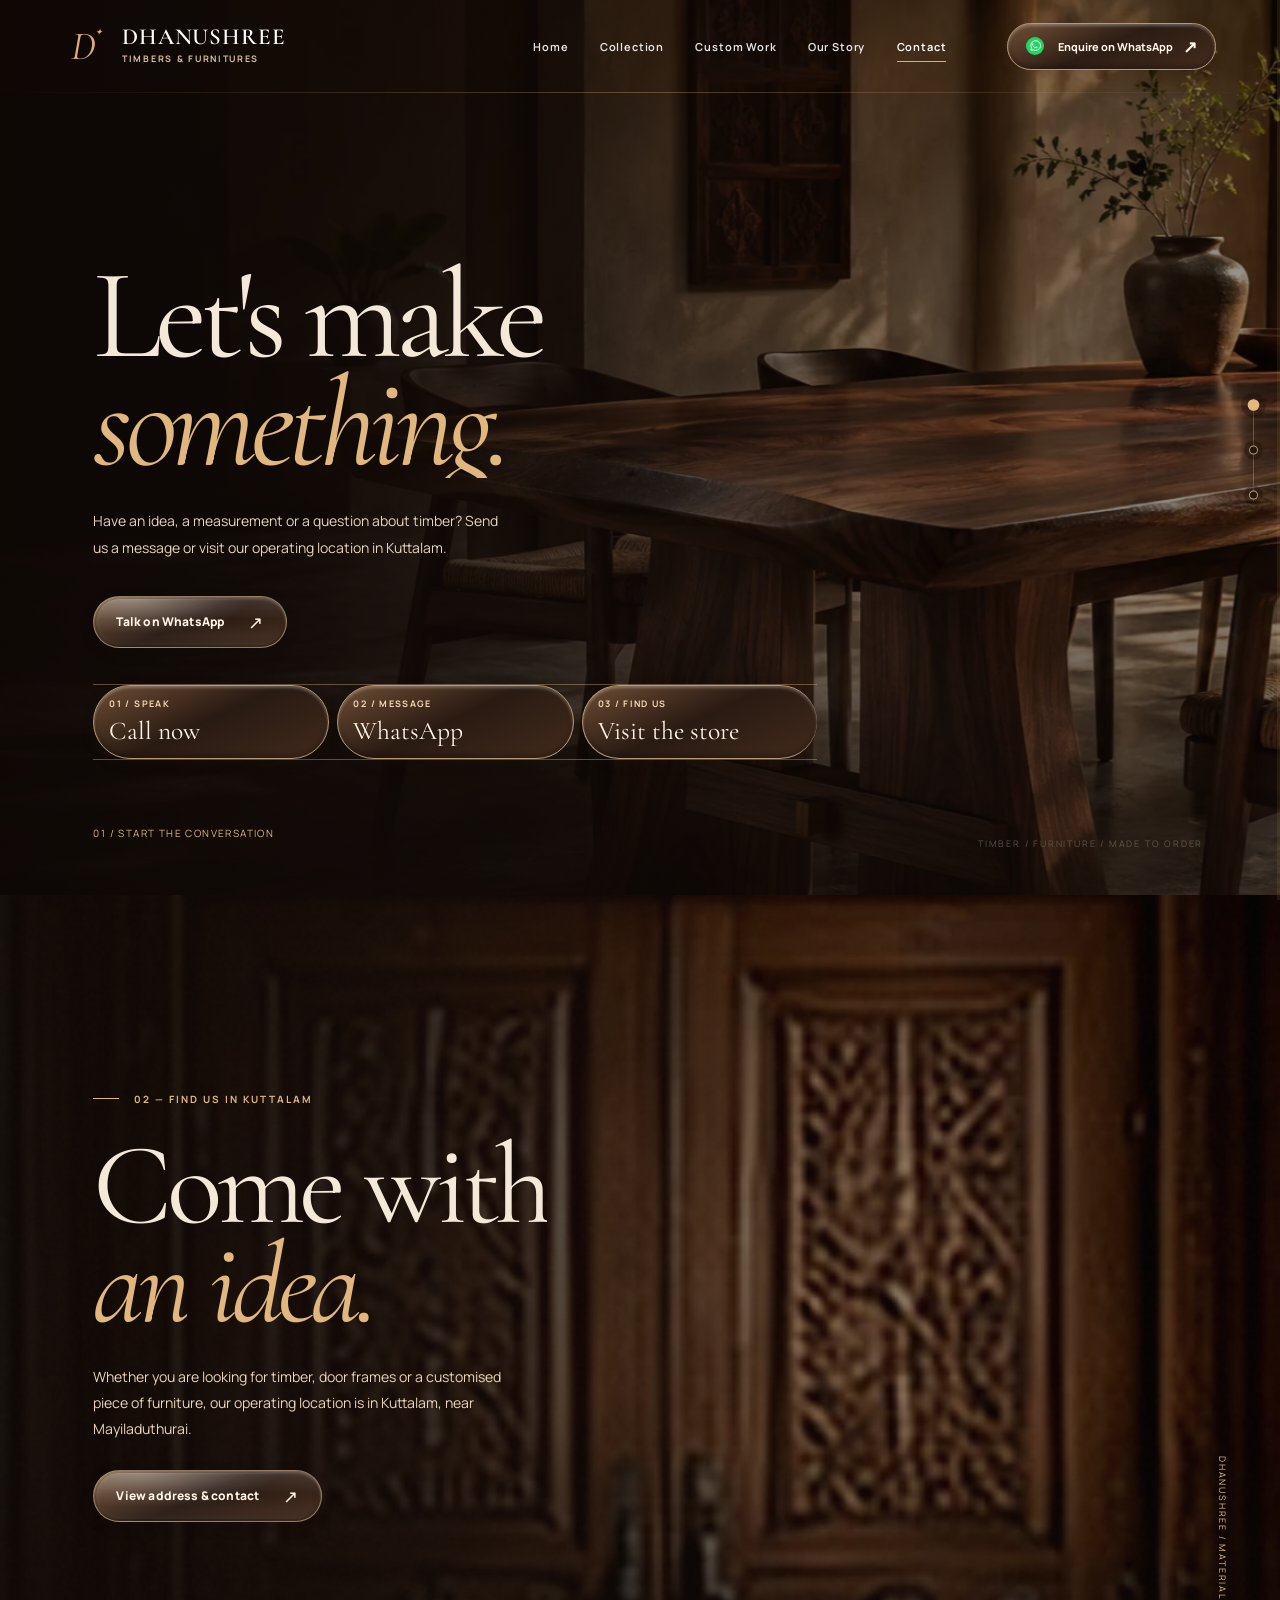
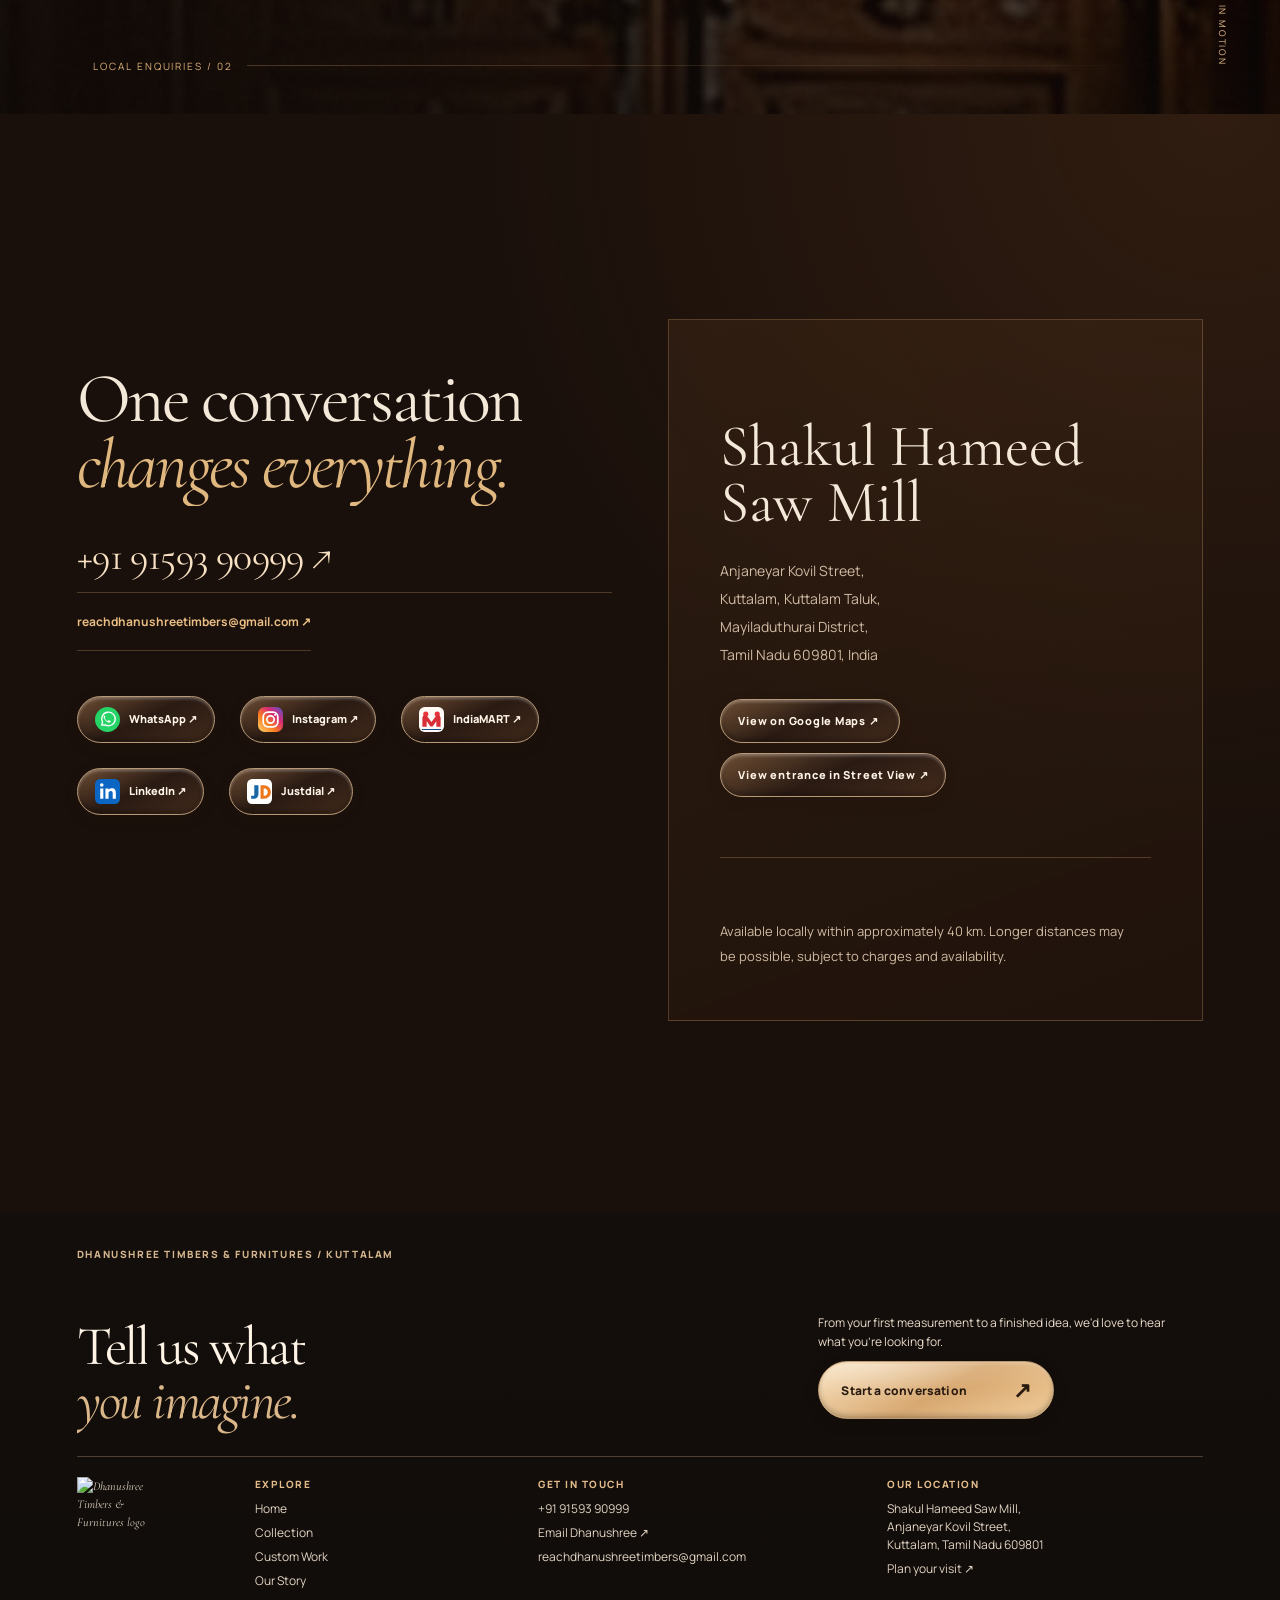
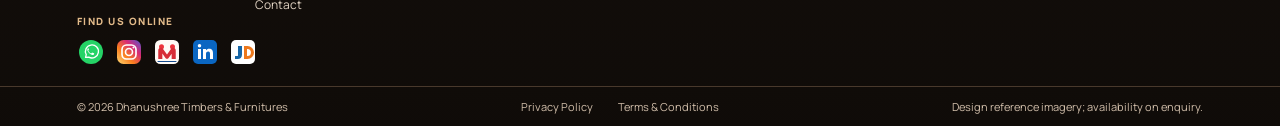
==== commit 9b08be51: "Replace incomplete product rich-result markup with enquiry catalogue ItemList" ====
--- a/contact.html
+++ b/contact.html
@@ -1,5 +1,5 @@
 <!DOCTYPE html>
-<html lang="en-IN"><head><meta charset="utf-8"/><meta content="width=device-width,initial-scale=1" name="viewport"/><meta content="#1b120e" name="theme-color"/><link as="image" href="assets/hero-room.webp" rel="preload"/><link href="https://fonts.googleapis.com" rel="preconnect"/><link crossorigin="" href="https://fonts.gstatic.com" rel="preconnect"/><link href="https://fonts.googleapis.com/css2?family=Cormorant+Garamond:ital,wght@0,400;0,500;0,600;1,400;1,500&amp;family=Manrope:wght@400;500;600;700;800&amp;display=swap" rel="stylesheet"/><link href="assets/site.css" rel="stylesheet"/><script type="application/ld+json">{"@context":"https://schema.org","@type":"FurnitureStore","@id":"https://dhanushreetimbers.in/#business","name":"Dhanushree Timbers & Furnitures","alternateName":"Dhanushree Timbers","url":"https://dhanushreetimbers.in/","telephone":"+919159390999","email":"reachdhanushreetimbers@gmail.com","description":"Timber, cut wood, wooden pallets, doors, frames and customised furniture in Kuttalam, Mayiladuthurai district, Tamil Nadu. Product availability and quotations on enquiry.","address":{"@type":"PostalAddress","streetAddress":"Shakul Hameed Saw Mill, Anjaneyar Kovil Street","addressLocality":"Kuttalam","addressRegion":"Tamil Nadu","postalCode":"609801","addressCountry":"IN"},"geo":{"@type":"GeoCoordinates","latitude":11.0784645,"longitude":79.5608324},"hasMap":"https://www.google.com/maps/search/?api=1&query=11.0784645%2C79.5608324","areaServed":{"@type":"GeoCircle","geoMidpoint":{"@type":"GeoCoordinates","latitude":11.0784645,"longitude":79.5608324},"geoRadius":40000},"sameAs":["https://www.instagram.com/dhanushree_timbers/","https://www.indiamart.com/dhanusree-timbers/","https://www.linkedin.com/company/dhanushree-timbers-furnitures/about/","https://www.justdial.com/Mayiladuthurai/Dhanusree-Timbers-Malliyam/9999P4364-4364-230119051617-A9C5_BZDET"],"logo":"https://dhanushreetimbers.in/assets/dhanushree-icon.webp","hasOfferCatalog":{"@type":"OfferCatalog","@id":"https://dhanushreetimbers.in/store.html#catalogue","name":"Selected timber and furniture catalogue","url":"https://dhanushreetimbers.in/store.html#products","itemListElement":[{"@type":"Offer","itemOffered":{"@type":"Product","@id":"https://dhanushreetimbers.in/store.html#product-1","name":"Custom Wooden Beds"}},{"@type":"Offer","itemOffered":{"@type":"Product","@id":"https://dhanushreetimbers.in/store.html#product-2","name":"Dining Tables"}},{"@type":"Offer","itemOffered":{"@type":"Product","@id":"https://dhanushreetimbers.in/store.html#product-3","name":"Wardrobes"}},{"@type":"Offer","itemOffered":{"@type":"Product","@id":"https://dhanushreetimbers.in/store.html#product-4","name":"Wooden Doors"}},{"@type":"Offer","itemOffered":{"@type":"Product","@id":"https://dhanushreetimbers.in/store.html#product-5","name":"Door & Window Frames"}},{"@type":"Offer","itemOffered":{"@type":"Product","@id":"https://dhanushreetimbers.in/store.html#product-6","name":"Sofas & Seating"}},{"@type":"Offer","itemOffered":{"@type":"Product","@id":"https://dhanushreetimbers.in/store.html#product-7","name":"TV Units"}},{"@type":"Offer","itemOffered":{"@type":"Product","@id":"https://dhanushreetimbers.in/store.html#product-8","name":"Pooja Units"}},{"@type":"Offer","itemOffered":{"@type":"Product","@id":"https://dhanushreetimbers.in/store.html#product-9","name":"Study Tables"}},{"@type":"Offer","itemOffered":{"@type":"Product","@id":"https://dhanushreetimbers.in/store.html#product-10","name":"Office Desks"}},{"@type":"Offer","itemOffered":{"@type":"Product","@id":"https://dhanushreetimbers.in/store.html#product-11","name":"Bookshelves"}},{"@type":"Offer","itemOffered":{"@type":"Product","@id":"https://dhanushreetimbers.in/store.html#product-12","name":"Coffee Tables"}},{"@type":"Offer","itemOffered":{"@type":"Product","@id":"https://dhanushreetimbers.in/store.html#product-13","name":"Kitchen Cabinets"}},{"@type":"Offer","itemOffered":{"@type":"Product","@id":"https://dhanushreetimbers.in/store.html#product-14","name":"Dressing Tables"}},{"@type":"Offer","itemOffered":{"@type":"Product","@id":"https://dhanushreetimbers.in/store.html#product-15","name":"Wooden Swings"}},{"@type":"Offer","itemOffered":{"@type":"Product","@id":"https://dhanushreetimbers.in/store.html#product-16","name":"Garden Benches"}},{"@type":"Offer","itemOffered":{"@type":"Product","@id":"https://dhanushreetimbers.in/store.html#product-17","name":"Wall Panels"}},{"@type":"Offer","itemOffered":{"@type":"Product","@id":"https://dhanushreetimbers.in/store.html#product-18","name":"Wooden Pallets & Cut Timber"}}]}}</script><link href="assets/figma-motion.css" rel="stylesheet"/><link href="assets/cinematic-site.css" rel="stylesheet"/><link href="assets/motion-studio.css" rel="stylesheet"/><link rel="stylesheet" href="assets/social-links.css?v=20261124h"><title>Contact Dhanushree Timbers | Kuttalam, Mayiladuthurai</title>
+<html lang="en-IN"><head><meta charset="utf-8"/><meta content="width=device-width,initial-scale=1" name="viewport"/><meta content="#1b120e" name="theme-color"/><link as="image" href="assets/hero-room.webp" rel="preload"/><link href="https://fonts.googleapis.com" rel="preconnect"/><link crossorigin="" href="https://fonts.gstatic.com" rel="preconnect"/><link href="https://fonts.googleapis.com/css2?family=Cormorant+Garamond:ital,wght@0,400;0,500;0,600;1,400;1,500&amp;family=Manrope:wght@400;500;600;700;800&amp;display=swap" rel="stylesheet"/><link href="assets/site.css" rel="stylesheet"/><script type="application/ld+json">{"@context":"https://schema.org","@type":"FurnitureStore","@id":"https://dhanushreetimbers.in/#business","name":"Dhanushree Timbers & Furnitures","alternateName":"Dhanushree Timbers","url":"https://dhanushreetimbers.in/","telephone":"+919159390999","email":"reachdhanushreetimbers@gmail.com","description":"Timber, cut wood, wooden pallets, doors, frames and customised furniture in Kuttalam, Mayiladuthurai district, Tamil Nadu. Product availability and quotations on enquiry.","address":{"@type":"PostalAddress","streetAddress":"Shakul Hameed Saw Mill, Anjaneyar Kovil Street","addressLocality":"Kuttalam","addressRegion":"Tamil Nadu","postalCode":"609801","addressCountry":"IN"},"geo":{"@type":"GeoCoordinates","latitude":11.0784645,"longitude":79.5608324},"hasMap":"https://www.google.com/maps/search/?api=1&query=11.0784645%2C79.5608324","areaServed":{"@type":"GeoCircle","geoMidpoint":{"@type":"GeoCoordinates","latitude":11.0784645,"longitude":79.5608324},"geoRadius":40000},"sameAs":["https://www.instagram.com/dhanushree_timbers/","https://www.indiamart.com/dhanusree-timbers/","https://www.linkedin.com/company/dhanushree-timbers-furnitures/about/","https://www.justdial.com/Mayiladuthurai/Dhanusree-Timbers-Malliyam/9999P4364-4364-230119051617-A9C5_BZDET"],"logo":"https://dhanushreetimbers.in/assets/dhanushree-icon.webp","knowsAbout":["Custom Wooden Beds","Dining Tables","Wardrobes","Wooden Doors","Door & Window Frames","Sofas & Seating","TV Units","Pooja Units","Study Tables","Office Desks","Bookshelves","Coffee Tables","Kitchen Cabinets","Dressing Tables","Wooden Swings","Garden Benches","Wall Panels","Wooden Pallets & Cut Timber"],"subjectOf":{"@type":"CollectionPage","@id":"https://dhanushreetimbers.in/store.html#collection","url":"https://dhanushreetimbers.in/store.html","name":"Selected timber and furniture catalogue"}}</script><link href="assets/figma-motion.css" rel="stylesheet"/><link href="assets/cinematic-site.css" rel="stylesheet"/><link href="assets/motion-studio.css" rel="stylesheet"/><link rel="stylesheet" href="assets/social-links.css?v=20261124h"><title>Contact Dhanushree Timbers | Kuttalam, Mayiladuthurai</title>
 <meta name="description" content="Visit Dhanushree Timbers on Anjaneyar Kovil Street, Kuttalam, Tamil Nadu 609801. Call or WhatsApp +91 91593 90999 for timber and furniture enquiries.">
 <meta name="robots" content="index, follow, max-image-preview:large">
 <link rel="icon" type="image/png" sizes="32x32" href="/assets/favicon-32.png?v=2">
--- a/assets/social-links.css
+++ b/assets/social-links.css
@@ -24,3 +24,17 @@
 .footer .footer-socials a.platform-link{display:inline-grid!important;place-items:center;flex:0 0 40px;width:40px;height:40px;min-height:40px;padding:0!important;gap:0;border-radius:50%;margin:0}
 .footer .footer-socials .platform-icon{width:23px;height:23px;min-width:23px;margin:0}
 @media(max-width:540px){.footer .footer-socials{gap:8px!important}.footer .footer-socials a.platform-link{flex-basis:38px;width:38px;height:38px;min-height:38px}}
+
+/* Footer social icons: no glass button shell, just the brand marks. */
+body .footer .footer-socials a.platform-link,
+body .footer .footer-socials a.platform-link:hover,
+body .footer .footer-socials a.platform-link:active{
+display:inline-flex!important;align-items:center!important;justify-content:center!important;
+flex:0 0 28px!important;width:28px!important;height:28px!important;min-height:28px!important;
+padding:0!important;margin:0!important;gap:0!important;border:0!important;background:none!important;
+box-shadow:none!important;backdrop-filter:none!important;-webkit-backdrop-filter:none!important;
+border-radius:4px!important;filter:none!important;scale:1!important;transform:none!important}
+body .footer .footer-socials a.platform-link .platform-icon{display:block!important;width:24px!important;height:24px!important;min-width:24px!important;margin:0!important;object-fit:contain;transform:none!important}
+body .footer .footer-socials a.platform-link:hover .platform-icon{filter:brightness(1.18)}
+body .footer .footer-socials .mini-head{font-size:10px!important;line-height:1.5!important;font-weight:800!important;letter-spacing:.15em!important;text-transform:uppercase!important;color:#e3bb8a!important}
+body .footer .footer-socials{gap:7px 10px!important}
